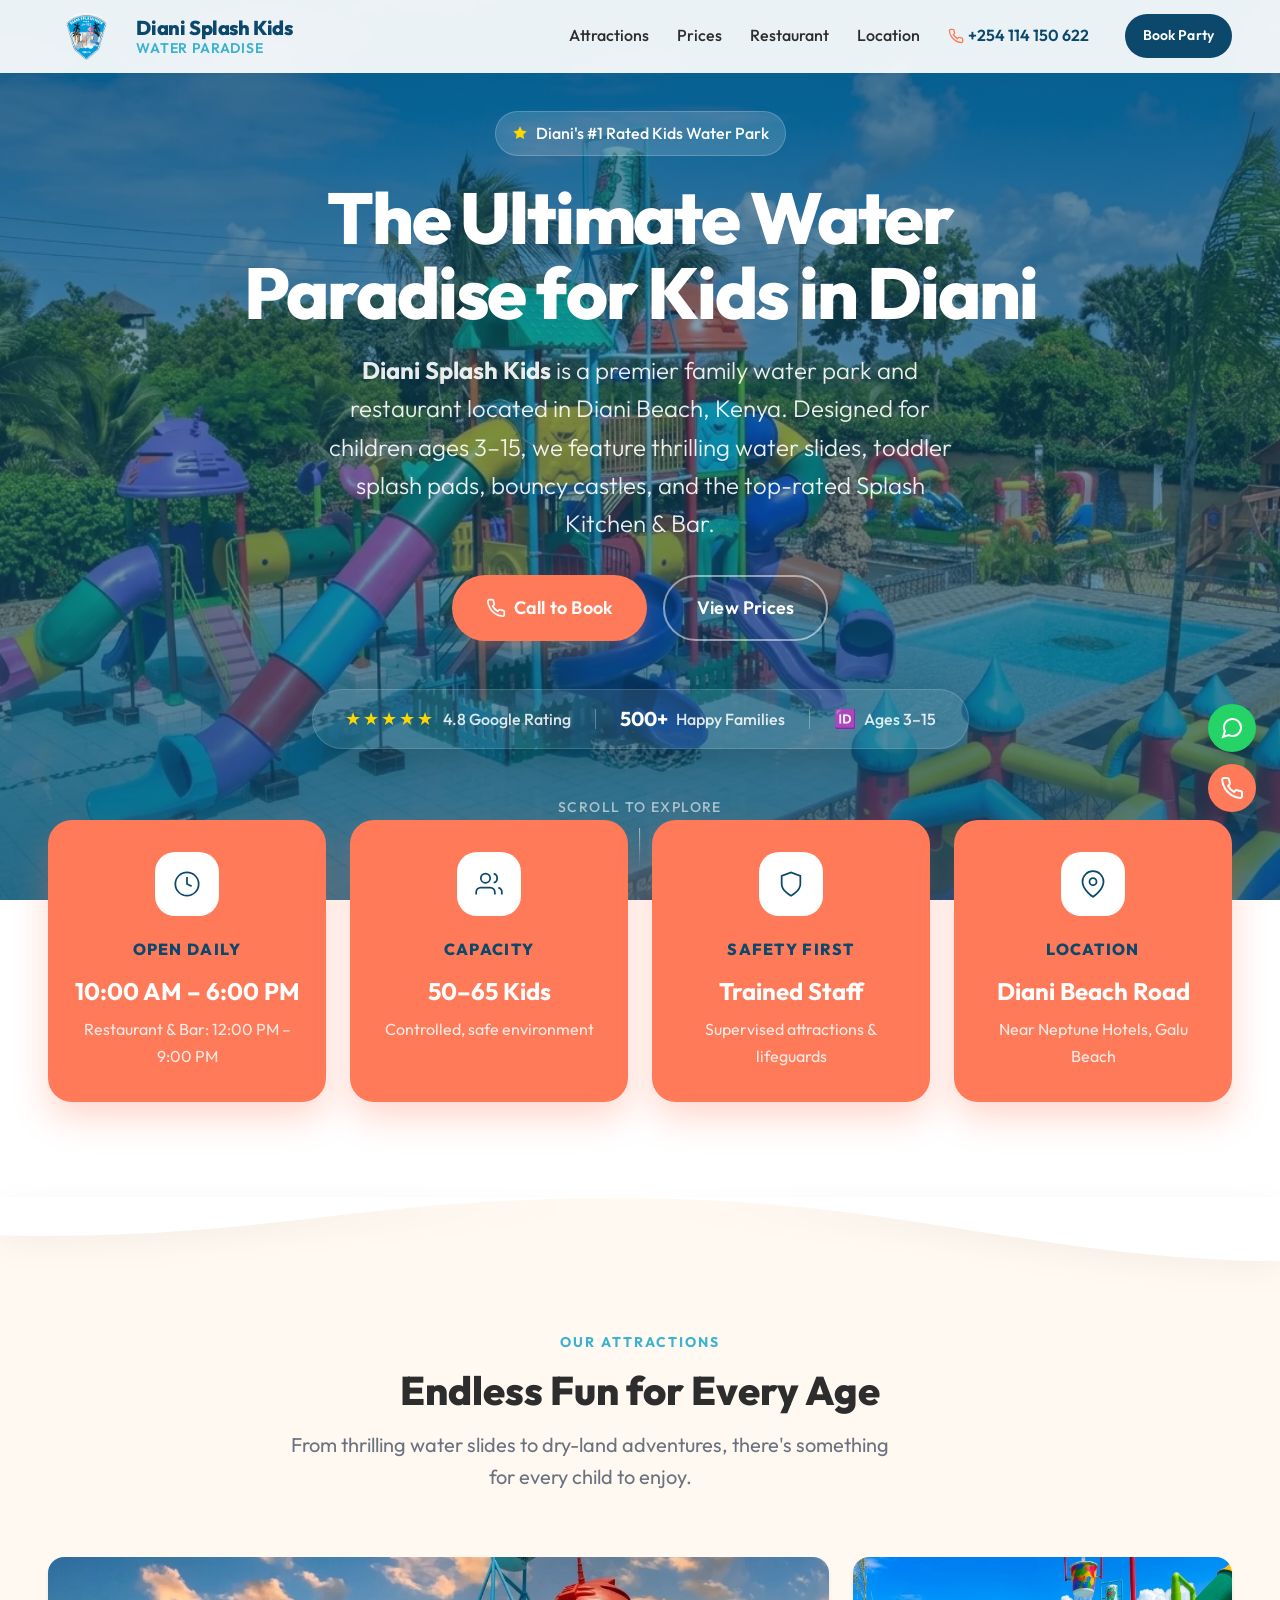
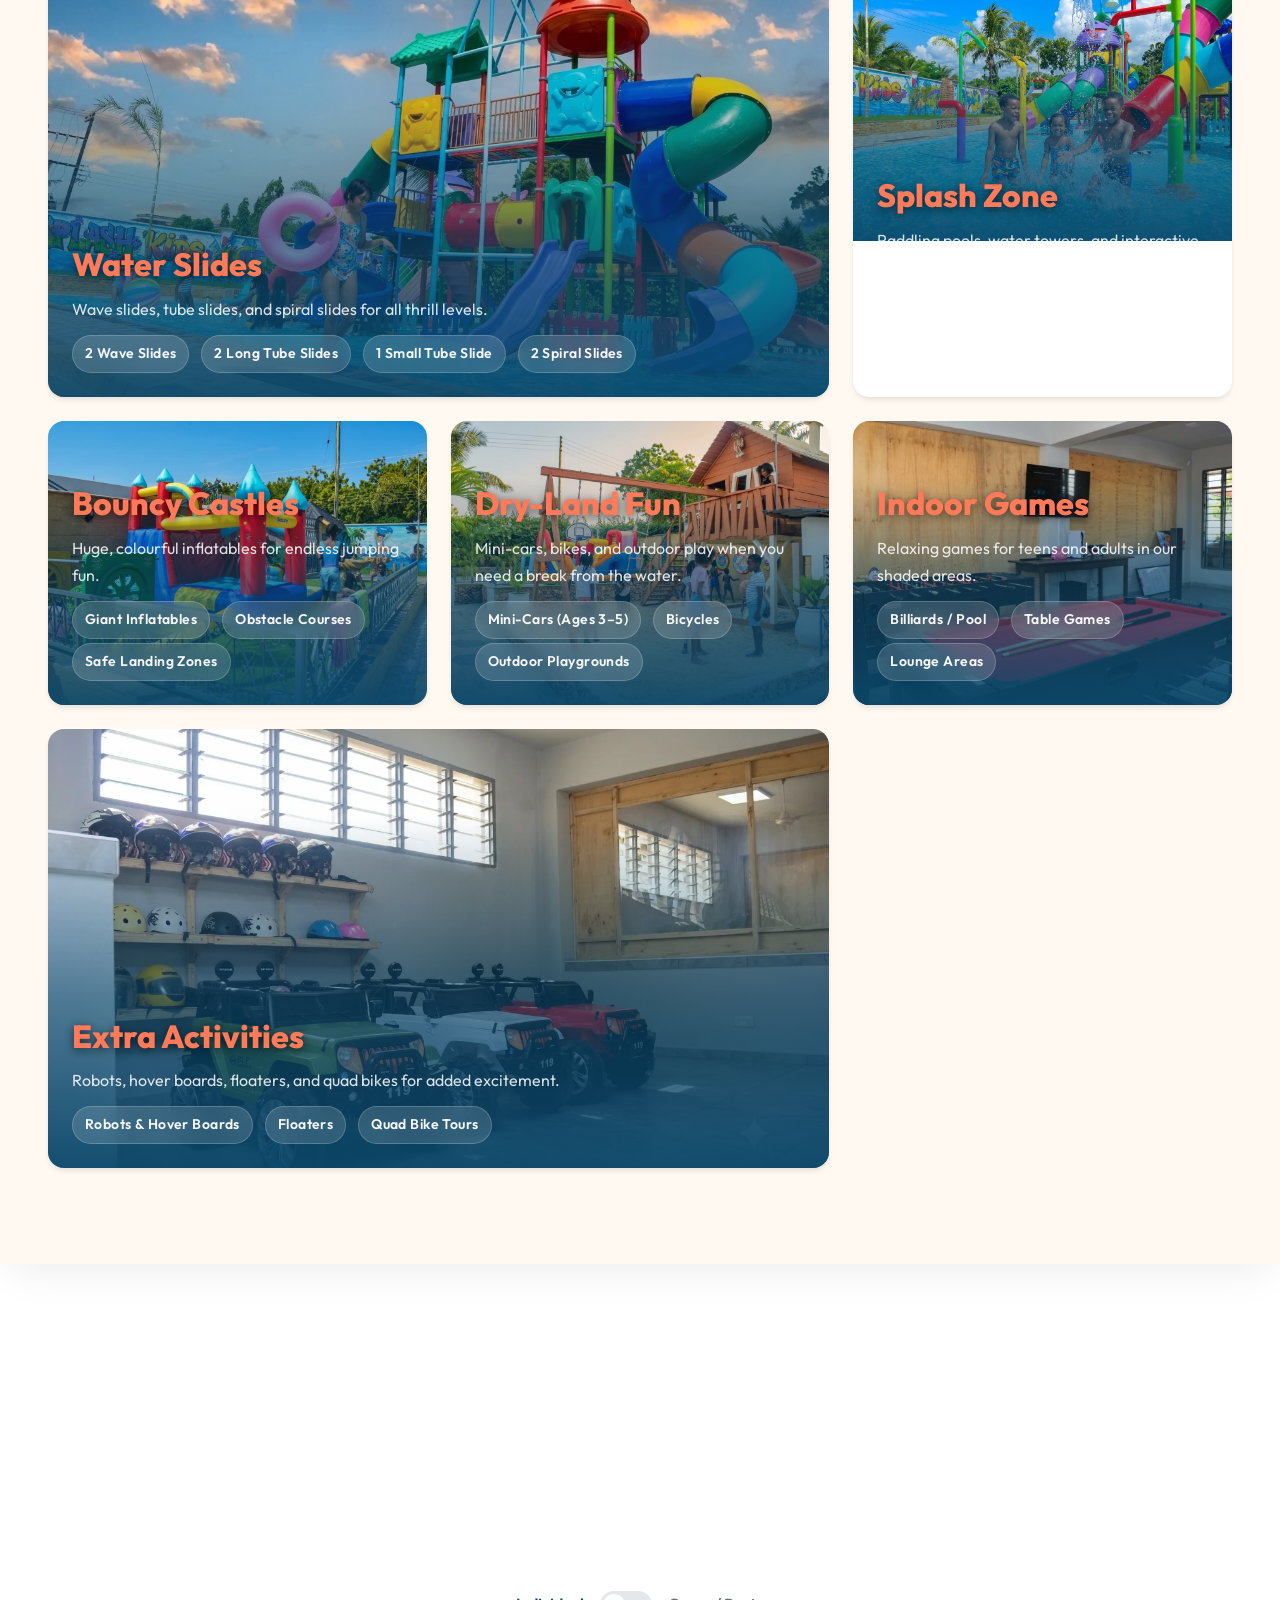
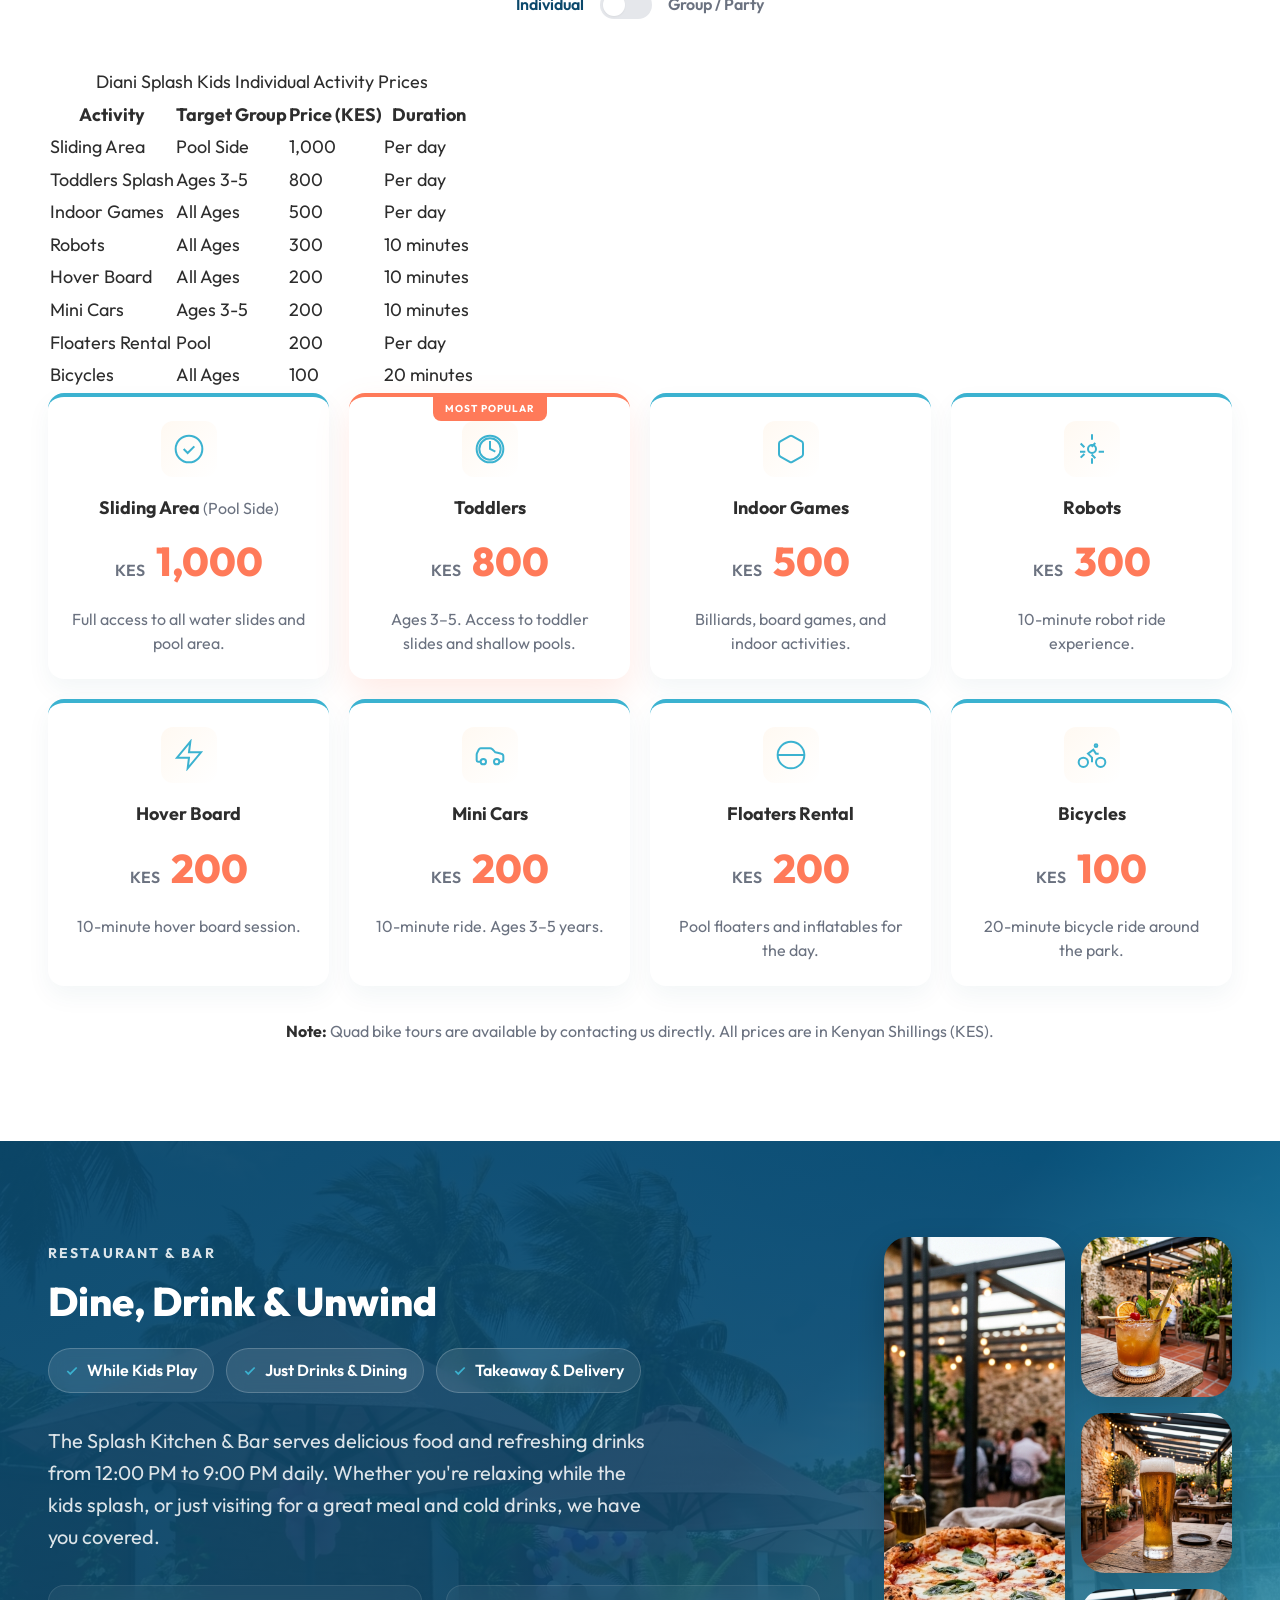
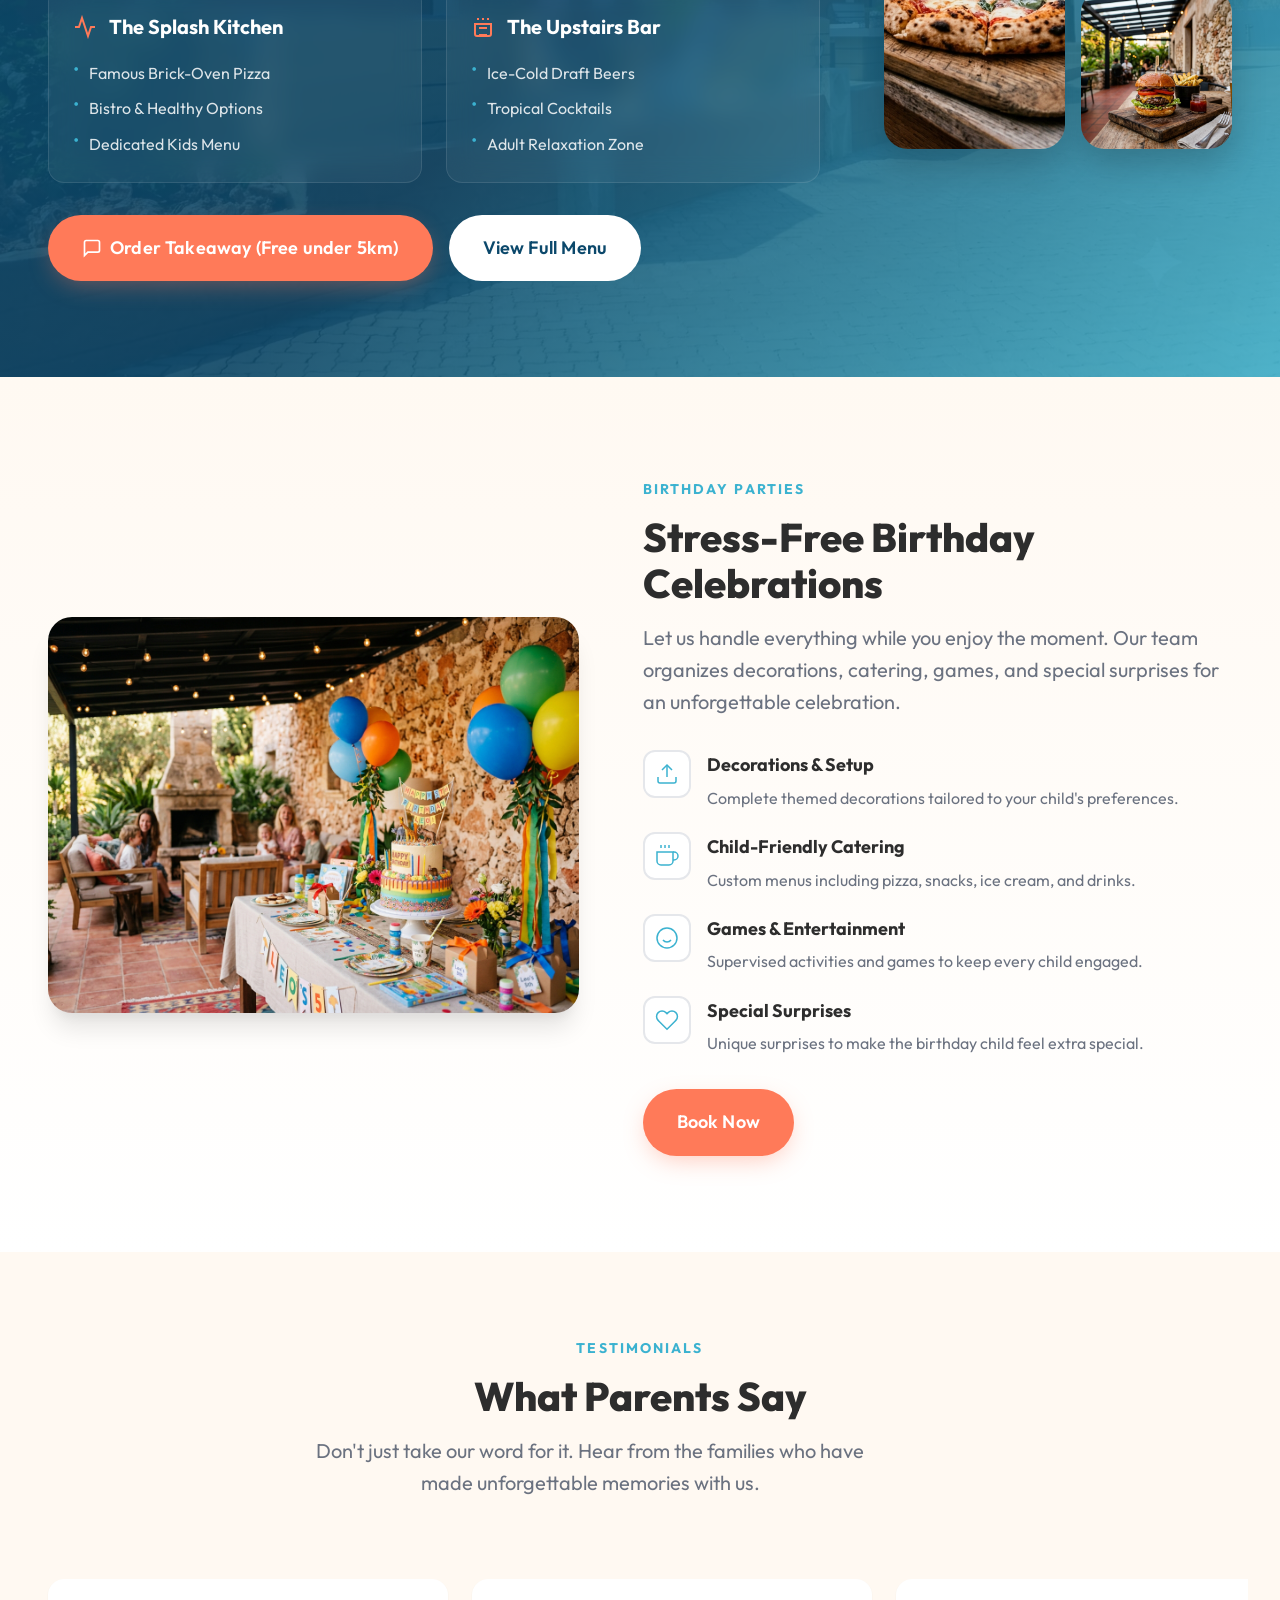
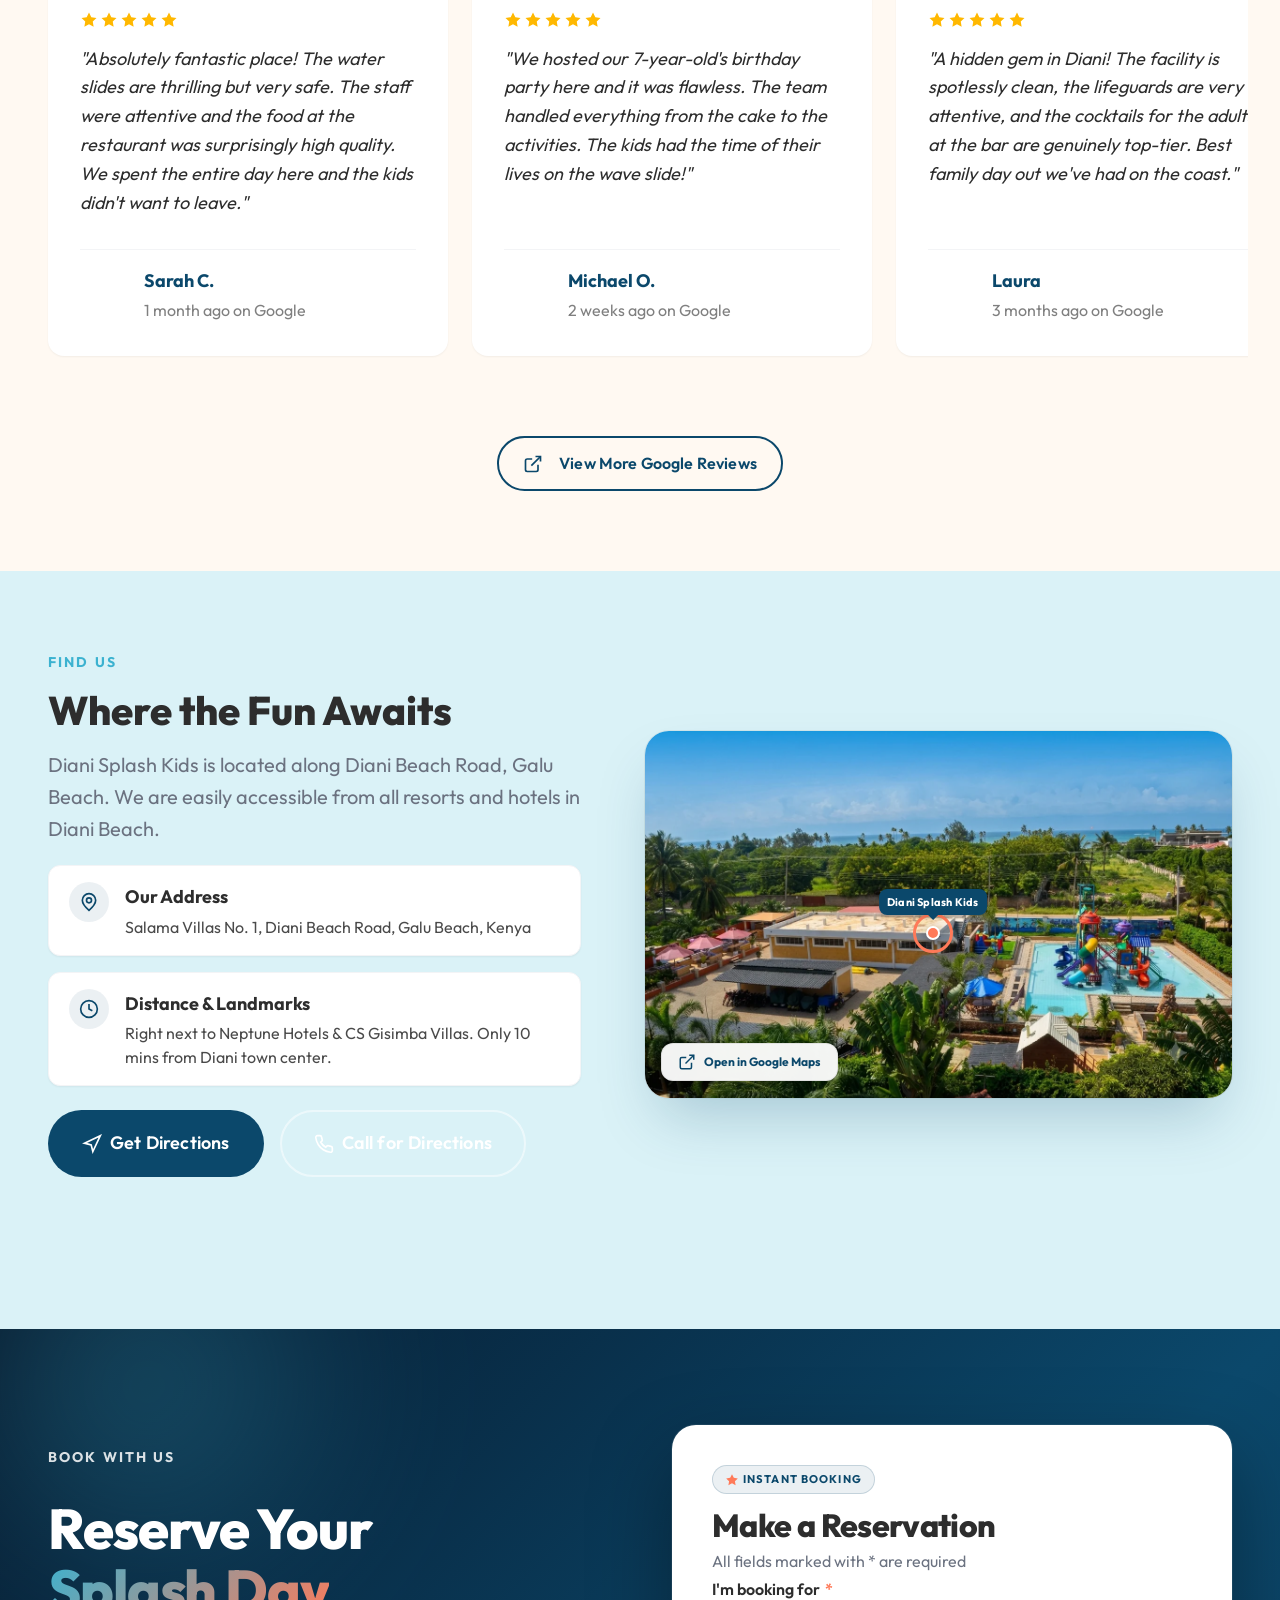
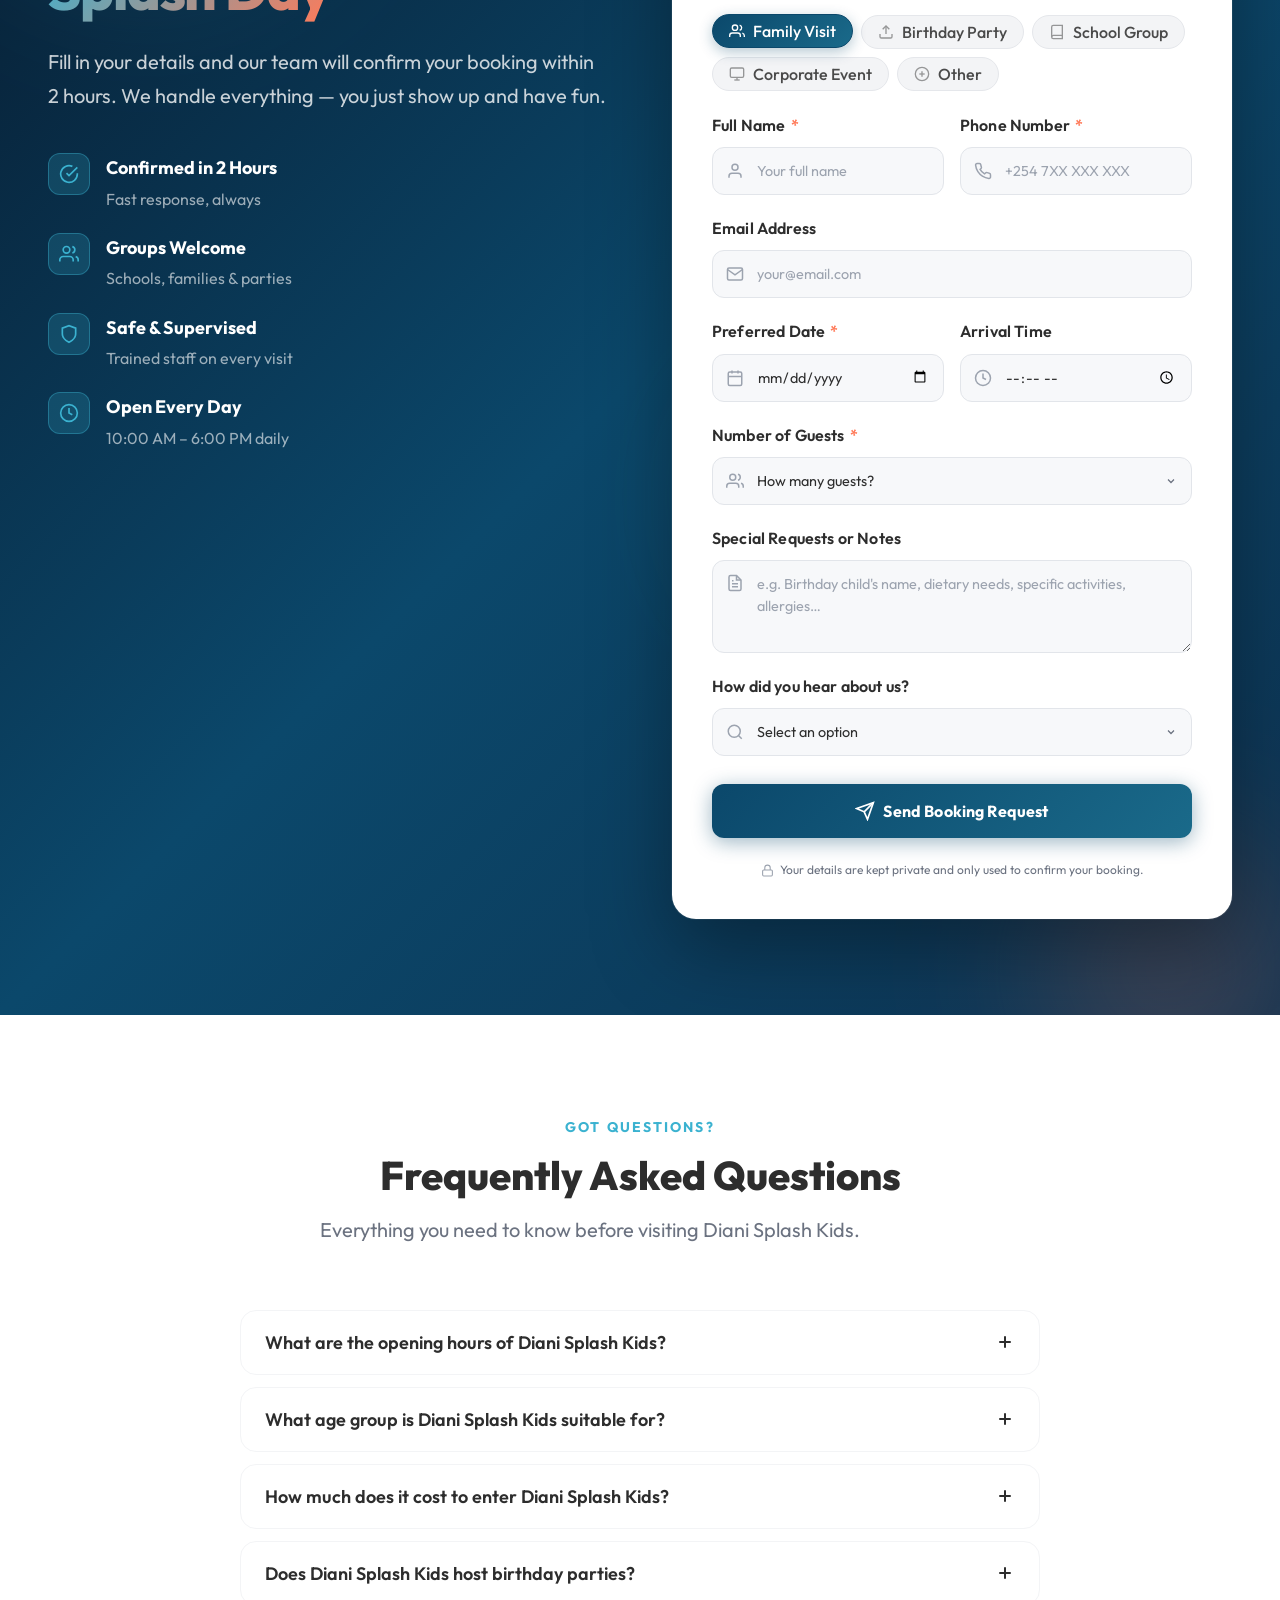
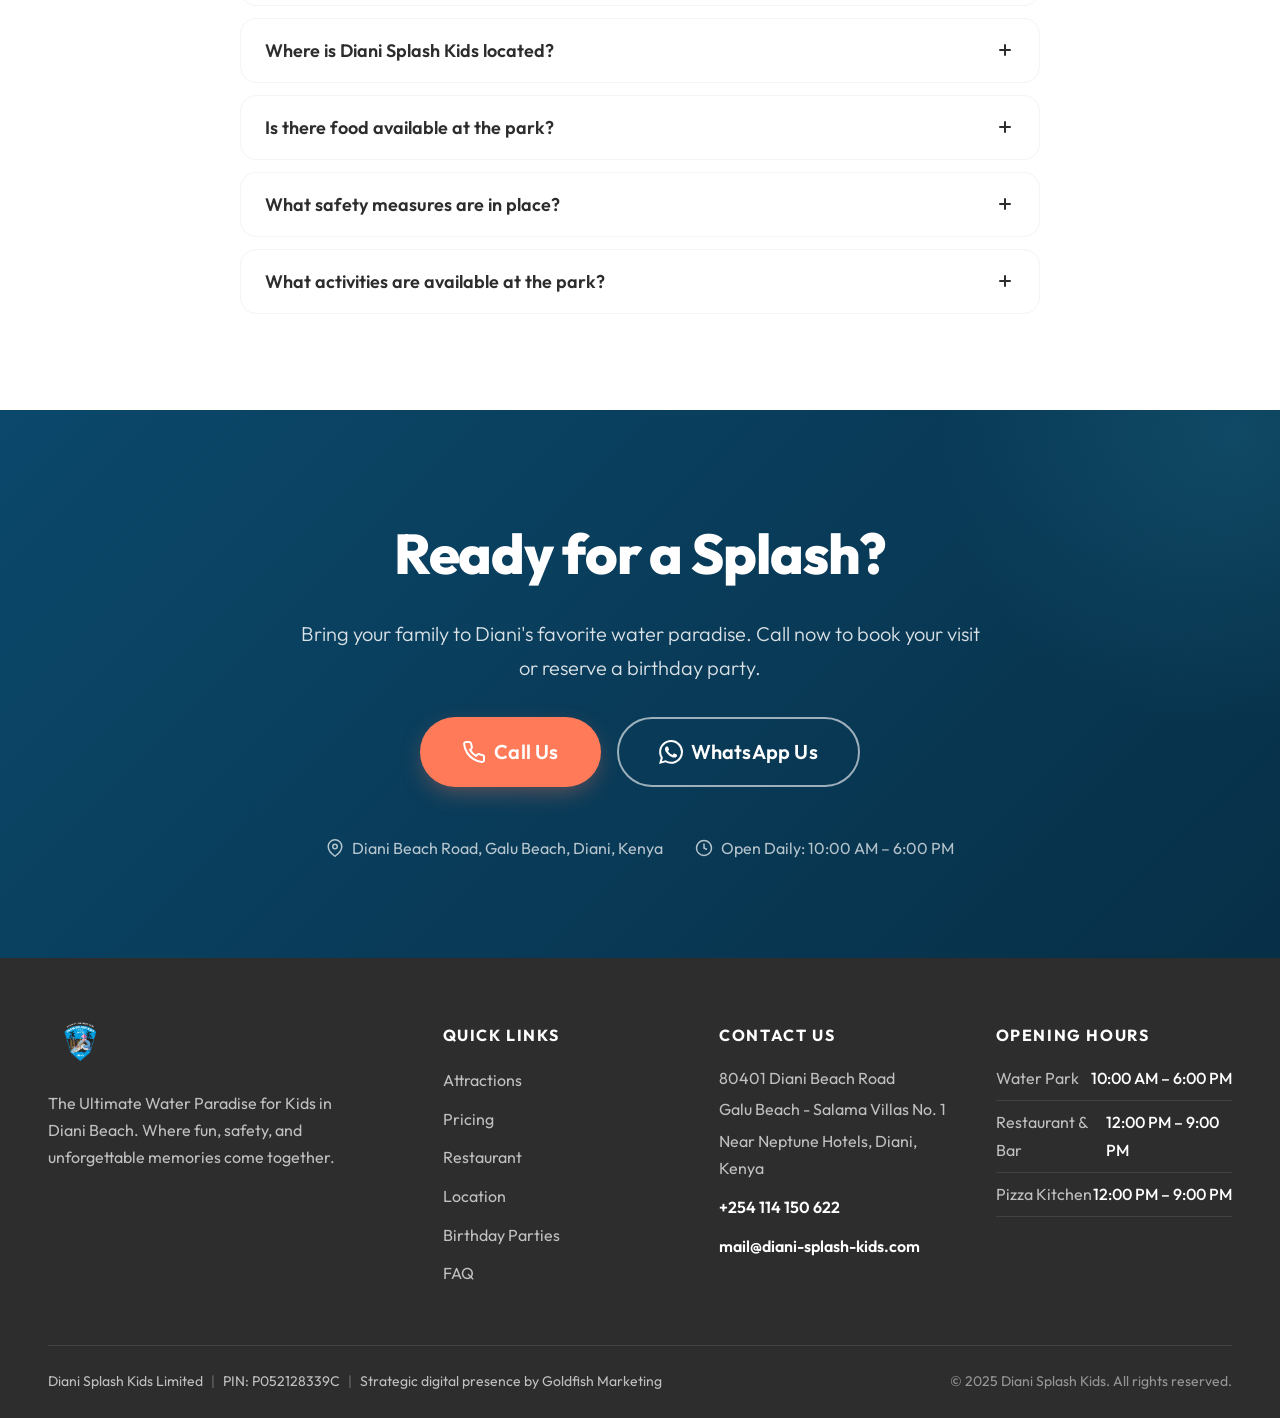
==== index.html @ 2550af13 "Initial commit with SEO and GEO optimizations" ====
<!DOCTYPE html>
<html lang="en">
<head>
    <meta charset="UTF-8">
    <meta name="viewport" content="width=device-width, initial-scale=1.0">
    <meta http-equiv="X-UA-Compatible" content="IE=edge">
    
    <!-- Primary Meta Tags -->
    <title>Diani Splash Kids | The Ultimate Water Paradise for Kids in Diani Beach</title>
    <meta name="title" content="Diani Splash Kids | The Ultimate Water Paradise for Kids in Diani Beach">
    <meta name="description" content="Diani's premier water park for children ages 3-15. Water slides, splash pads, bouncy castles, restaurant & bar. Perfect for birthday parties and family fun. Open daily 10AM-6PM.">
    <meta name="keywords" content="water park Diani, kids activities Diani Beach, children water park Kenya, birthday party venue Diani, family fun Diani, water slides kids, Splash Kids Diani">
    <meta name="author" content="Diani Splash Kids Limited">
    <meta name="robots" content="index, follow">
    <link rel="canonical" href="https://diani-splash-kids.com/">
    
    <!-- Open Graph / Facebook -->
    <meta property="og:type" content="website">
    <meta property="og:url" content="https://diani-splash-kids.com/">
    <meta property="og:title" content="Diani Splash Kids | The Ultimate Water Paradise for Kids in Diani Beach">
    <meta property="og:description" content="Diani's premier water park for children ages 3-15. Water slides, splash pads, bouncy castles, restaurant & bar. Book your visit today!">
    <meta property="og:image" content="https://diani-splash-kids.com/images/og-image.jpg">
    <meta property="og:locale" content="en_KE">
    
    <!-- Twitter -->
    <meta property="twitter:card" content="summary_large_image">
    <meta property="twitter:url" content="https://diani-splash-kids.com/">
    <meta property="twitter:title" content="Diani Splash Kids | The Ultimate Water Paradise for Kids in Diani Beach">
    <meta property="twitter:description" content="Diani's premier water park for children ages 3-15. Water slides, splash pads, bouncy castles, restaurant & bar. Book your visit today!">
    <meta property="twitter:image" content="https://diani-splash-kids.com/images/og-image.jpg">
    
    <!-- Preconnect for Performance -->
    <link rel="preconnect" href="https://fonts.googleapis.com">
    <link rel="preconnect" href="https://fonts.gstatic.com" crossorigin>
    <link rel="preconnect" href="https://images.unsplash.com">
    
    <!-- Google Fonts -->
    <link href="https://fonts.googleapis.com/css2?family=Outfit:wght@300;400;500;600;700;800&display=swap" rel="stylesheet">
    
    <!-- Favicon -->
    <link rel="icon" type="image/webp" href="images/logo.webp">
    
    <!-- Stylesheet -->
    <link rel="stylesheet" href="css/style.css?v=2.2">
    
    <!-- Schema.org JSON-LD -->
    <script type="application/ld+json">
    {
        "@context": "https://schema.org",
        "@type": "WaterPark",
        "name": "Diani Splash Kids",
        "alternateName": "Diani Splash Kids Limited",
        "description": "The Ultimate Water Paradise for Kids in Diani Beach. Water slides, splash pads, bouncy castles, restaurant & bar. Perfect for birthday parties and family fun.",
        "url": "https://diani-splash-kids.com",
        "telephone": "+254114150622",
        "email": "mail@diani-splash-kids.com",
        "priceRange": "$$",
        "currenciesAccepted": "KES",
        "paymentAccepted": "Cash, M-Pesa",
        "address": {
            "@type": "PostalAddress",
            "streetAddress": "Diani Beach Road, Galu Beach - Salama Villas No. 1, Near Neptune Hotels",
            "addressLocality": "Diani Beach",
            "addressRegion": "Kwale",
            "postalCode": "80401",
            "addressCountry": "KE"
        },
        "geo": {
            "@type": "GeoCoordinates",
            "latitude": "-4.3167",
            "longitude": "39.5667"
        },
        "openingHoursSpecification": [
            {
                "@type": "OpeningHoursSpecification",
                "dayOfWeek": ["Monday", "Tuesday", "Wednesday", "Thursday", "Friday", "Saturday", "Sunday"],
                "opens": "10:00",
                "closes": "18:00"
            }
        ],
        "department": {
            "@type": "Restaurant",
            "name": "The Splash Kitchen & Bar",
            "openingHoursSpecification": {
                "@type": "OpeningHoursSpecification",
                "dayOfWeek": ["Monday", "Tuesday", "Wednesday", "Thursday", "Friday", "Saturday", "Sunday"],
                "opens": "12:00",
                "closes": "21:00"
            },
            "servesCuisine": ["Italian", "Kenyan", "Fast Food", "Bistro"],
            "priceRange": "$$"
        },
        "aggregateRating": {
            "@type": "AggregateRating",
            "ratingValue": "4.8",
            "reviewCount": "500"
        },
        "image": [
            "https://diani-splash-kids.com/images/hero-waterpark.jpg",
            "https://diani-splash-kids.com/images/slides.jpg",
            "https://diani-splash-kids.com/images/splash.jpg"
        ]
    }
    </script>
    
    <script type="application/ld+json">
    {
        "@context": "https://schema.org",
        "@type": "FAQPage",
        "mainEntity": [
            {
                "@type": "Question",
                "name": "What are the opening hours of Diani Splash Kids?",
                "acceptedAnswer": {
                    "@type": "Answer",
                    "text": "Diani Splash Kids water park is open daily from 10:00 AM to 6:00 PM. Our restaurant and bar, The Splash Kitchen & Bar, operates from 12:00 PM to 9:00 PM, serving brick-oven pizzas, bistro fare, snacks, and drinks."
                }
            },
            {
                "@type": "Question",
                "name": "What age group is Diani Splash Kids suitable for?",
                "acceptedAnswer": {
                    "@type": "Answer",
                    "text": "Diani Splash Kids is designed primarily for children aged 3 to 15 years, though adults are welcome to join in the fun. We have dedicated toddler areas for the little ones (ages 3-5), as well as more thrilling slides and activities for older children up to age 15."
                }
            },
            {
                "@type": "Question",
                "name": "How much does it cost to enter Diani Splash Kids?",
                "acceptedAnswer": {
                    "@type": "Answer",
                    "text": "Our activity pricing is: Sliding area (pool side) KES 1,000; Toddlers KES 800; Indoor games KES 500; Robots (10 min) KES 300; Hover board (10 min) KES 200; Mini cars 10 min (Age 3-5) KES 200; Floaters rental KES 200; Bicycles (20 min) KES 100. Group discounts and birthday party packages are available."
                }
            },
            {
                "@type": "Question",
                "name": "Does Diani Splash Kids host birthday parties?",
                "acceptedAnswer": {
                    "@type": "Answer",
                    "text": "Yes! Birthday parties are one of our specialties. We offer a stress-free party experience including decorations, child-friendly catering, supervised entertainment and games, and special surprises for the birthday child. We handle all the organization so parents can relax and enjoy. Call +254 114 150 622 to check availability."
                }
            },
            {
                "@type": "Question",
                "name": "Where is Diani Splash Kids located?",
                "acceptedAnswer": {
                    "@type": "Answer",
                    "text": "Diani Splash Kids is located at 80401 Diani Beach Road, Galu Beach - Salama Villas No. 1, near Neptune Hotels in Diani, Kenya. We are conveniently situated near Diani Beach, making us easily accessible for both local families and tourists."
                }
            },
            {
                "@type": "Question",
                "name": "Is there food available at Diani Splash Kids?",
                "acceptedAnswer": {
                    "@type": "Answer",
                    "text": "Absolutely! The Splash Kitchen & Bar is open from 12:00 PM to 9:00 PM daily. We serve bistro fare, fast food, healthy options, snacks, ice cream, and a variety of drinks. Our specialty is brick-oven pizza with free delivery within a 5km radius. We also offer a dedicated kids menu."
                }
            },
            {
                "@type": "Question",
                "name": "What safety measures are in place at Diani Splash Kids?",
                "acceptedAnswer": {
                    "@type": "Answer",
                    "text": "Safety is our top priority. Our facility is designed to accommodate approximately 50-65 children simultaneously in a controlled environment. All water attractions are supervised by trained staff, and we maintain strict safety protocols. The facility is designed specifically for children's safety with age-appropriate equipment and dedicated toddler zones."
                }
            },
            {
                "@type": "Question",
                "name": "What activities are available at Diani Splash Kids?",
                "acceptedAnswer": {
                    "@type": "Answer",
                    "text": "We offer extensive water attractions including six towers, multiple slides (wave slides, tube slides, spiral slides), paddling pools, and water play structures. Dry-land activities include a bouncy castle, mini-cars for younger children, billiards for older kids, robots, hover boards, floaters, and bicycles. Our restaurant and bar provides additional dining and relaxation options for parents."
                }
            }
        ]
    }
    </script>
</head>
<body>
    <!-- Skip to Content Link (Accessibility) -->
    <a href="#main-content" class="skip-link">Skip to main content</a>
    
    <!-- Sticky Header -->
    <header class="site-header" id="header">
        <div class="container header-container">
            <a href="/" class="logo" aria-label="Diani Splash Kids Home">
                <img src="images/logo.webp" alt="Diani Splash Kids Logo" class="logo-img" loading="lazy">
                <div class="logo-text">
                    <span class="logo-title">Diani Splash Kids</span>
                    <span class="logo-tagline">Water Paradise</span>
                </div>
            </a>
            
            <nav class="main-nav" aria-label="Main Navigation">
                <button class="mobile-menu-toggle" id="menuToggle" aria-label="Toggle navigation menu" aria-expanded="false">
                    <span class="hamburger-line"></span>
                    <span class="hamburger-line"></span>
                    <span class="hamburger-line"></span>
                </button>
                
                <ul class="nav-list" id="navList" role="menubar">
                    <li role="none"><a href="#attractions" class="nav-link" role="menuitem">Attractions</a></li>
                    <li role="none"><a href="#pricing" class="nav-link" role="menuitem">Prices</a></li>
                    <li role="none"><a href="#restaurant" class="nav-link" role="menuitem">Restaurant</a></li>
                    <li role="none"><a href="#location" class="nav-link" role="menuitem">Location</a></li>

                    <li role="none"><a href="tel:+254114150622" class="nav-link phone-link" role="menuitem">
                        <svg width="16" height="16" viewBox="0 0 24 24" fill="none" stroke="currentColor" stroke-width="2" aria-hidden="true"><path d="M22 16.92v3a2 2 0 0 1-2.18 2 19.79 19.79 0 0 1-8.63-3.07 19.5 19.5 0 0 1-6-6 19.79 19.79 0 0 1-3.07-8.67A2 2 0 0 1 4.11 2h3a2 2 0 0 1 2 1.72 12.84 12.84 0 0 0 .7 2.81 2 2 0 0 1-.45 2.11L8.09 9.91a16 16 0 0 0 6 6l1.27-1.27a2 2 0 0 1 2.11-.45 12.84 12.84 0 0 0 2.81.7A2 2 0 0 1 22 16.92z"/></svg>
                        +254 114 150 622
                    </a></li>
                </ul>
                
                <a href="tel:+254114150622" class="btn btn-primary btn-small header-cta" id="headerCta">Book Party</a>
            </nav>
        </div>
    </header>
    
    <!-- Main Content -->
    <main id="main-content">
        
        <!-- Hero Section -->
        <section class="hero" id="hero" aria-label="Hero">
            <!-- Interactive Water Bubbles -->
            <div class="water-bubbles-container" aria-hidden="true">
                <div class="water-bubble" style="width: 40px; height: 40px; left: 10%; animation-duration: 8s; animation-delay: 0s;"></div>
                <div class="water-bubble" style="width: 25px; height: 25px; left: 25%; animation-duration: 12s; animation-delay: 2s;"></div>
                <div class="water-bubble" style="width: 50px; height: 50px; left: 45%; animation-duration: 10s; animation-delay: 5s;"></div>
                <div class="water-bubble" style="width: 30px; height: 30px; left: 65%; animation-duration: 14s; animation-delay: 1s;"></div>
                <div class="water-bubble" style="width: 45px; height: 45px; left: 85%; animation-duration: 9s; animation-delay: 3s;"></div>
            </div>
            <div class="hero-image-wrapper">
                <img 
                    src="images/hero-waterpark.webp" 
                    alt="Aerial view of Diani Splash Kids water park showing colourful water slides, the pool area, tropical gardens and the Indian Ocean in the background" 
                    class="hero-image"
                    width="1920" 
                    height="1080"
                    fetchpriority="high"
                    loading="eager"
                    style="background: linear-gradient(135deg, #0B486B 0%, #3BB2D0 100%);"
                >
                <div class="hero-overlay" aria-hidden="true"></div>
            </div>
            <div class="container hero-content">
                <div class="hero-badge">
                    <svg width="16" height="16" viewBox="0 0 24 24" fill="currentColor" aria-hidden="true"><path d="M12 2l3.09 6.26L22 9.27l-5 4.87 1.18 6.88L12 17.77l-6.18 3.25L7 14.14 2 9.27l6.91-1.01L12 2z"/></svg>
                    Diani's #1 Rated Kids Water Park
                </div>
                <h1 class="hero-title">The Ultimate Water Paradise for Kids in Diani</h1>
                <p class="hero-subtitle"><dfn style="font-style: normal; font-weight: bold;">Diani Splash Kids</dfn> is a premier family water park and restaurant located in Diani Beach, Kenya. Designed for children ages 3&ndash;15, we feature thrilling water slides, toddler splash pads, bouncy castles, and the top-rated Splash Kitchen &amp; Bar.</p>
                <div class="hero-cta-group">
                    <a href="tel:+254114150622" class="btn btn-coral btn-large">
                        <svg width="20" height="20" viewBox="0 0 24 24" fill="none" stroke="currentColor" stroke-width="2" aria-hidden="true"><path d="M22 16.92v3a2 2 0 0 1-2.18 2 19.79 19.79 0 0 1-8.63-3.07 19.5 19.5 0 0 1-6-6 19.79 19.79 0 0 1-3.07-8.67A2 2 0 0 1 4.11 2h3a2 2 0 0 1 2 1.72 12.84 12.84 0 0 0 .7 2.81 2 2 0 0 1-.45 2.11L8.09 9.91a16 16 0 0 0 6 6l1.27-1.27a2 2 0 0 1 2.11-.45 12.84 12.84 0 0 0 2.81.7A2 2 0 0 1 22 16.92z"/></svg>
                        Call to Book
                    </a>
                    <a href="#pricing" class="btn btn-outline btn-large">View Prices</a>
                </div>
                <div class="hero-trust">
                    <div class="trust-item">
                        <span class="trust-stars" aria-hidden="true">&#9733;&#9733;&#9733;&#9733;&#9733;</span>
                        <span class="trust-text">4.8 Google Rating</span>
                    </div>
                    <div class="trust-divider" aria-hidden="true"></div>
                    <div class="trust-item">
                        <span class="trust-number">500+</span>
                        <span class="trust-text">Happy Families</span>
                    </div>
                    <div class="trust-divider" aria-hidden="true"></div>
                    <div class="trust-item">
                        <span class="trust-icon" aria-hidden="true">&#127380;</span>
                        <span class="trust-text">Ages 3&ndash;15</span>
                    </div>
                </div>
            </div>
            <div class="hero-scroll-indicator" aria-hidden="true">
                <span class="scroll-text">Scroll to explore</span>
                <div class="scroll-line"></div>
            </div>
        </section>
        
        <!-- Quick Stats Section -->
        <section class="stats-section" id="stats" aria-label="Quick Information">
            <div class="container">
                <div class="stats-grid">
                    <div class="stat-card">
                        <div class="stat-icon-wrapper">
                            <svg width="28" height="28" viewBox="0 0 24 24" fill="none" stroke="currentColor" stroke-width="1.5" aria-hidden="true"><circle cx="12" cy="12" r="10"/><path d="M12 6v6l4 2"/></svg>
                        </div>
                        <h3 class="stat-title">Open Daily</h3>
                        <p class="stat-value">10:00 AM &ndash; 6:00 PM</p>
                        <p class="stat-desc">Restaurant & Bar: 12:00 PM &ndash; 9:00 PM</p>
                    </div>
                    <div class="stat-card">
                        <div class="stat-icon-wrapper">
                            <svg width="28" height="28" viewBox="0 0 24 24" fill="none" stroke="currentColor" stroke-width="1.5" aria-hidden="true"><path d="M17 21v-2a4 4 0 0 0-4-4H5a4 4 0 0 0-4 4v2"/><circle cx="9" cy="7" r="4"/><path d="M23 21v-2a4 4 0 0 0-3-3.87"/><path d="M16 3.13a4 4 0 0 1 0 7.75"/></svg>
                        </div>
                        <h3 class="stat-title">Capacity</h3>
                        <p class="stat-value">50&ndash;65 Kids</p>
                        <p class="stat-desc">Controlled, safe environment</p>
                    </div>
                    <div class="stat-card">
                        <div class="stat-icon-wrapper">
                            <svg width="28" height="28" viewBox="0 0 24 24" fill="none" stroke="currentColor" stroke-width="1.5" aria-hidden="true"><path d="M12 22s8-4 8-10V5l-8-3-8 3v7c0 6 8 10 8 10z"/></svg>
                        </div>
                        <h3 class="stat-title">Safety First</h3>
                        <p class="stat-value">Trained Staff</p>
                        <p class="stat-desc">Supervised attractions &amp; lifeguards</p>
                    </div>
                    <div class="stat-card">
                        <div class="stat-icon-wrapper">
                            <svg width="28" height="28" viewBox="0 0 24 24" fill="none" stroke="currentColor" stroke-width="1.5" aria-hidden="true"><path d="M21 10c0 7-9 13-9 13s-9-6-9-13a9 9 0 0 1 18 0z"/><circle cx="12" cy="10" r="3"/></svg>
                        </div>
                        <h3 class="stat-title">Location</h3>
                        <p class="stat-value">Diani Beach Road</p>
                        <p class="stat-desc">Near Neptune Hotels, Galu Beach</p>
                    </div>
                </div>
            </div>
        </section>
        
        <!-- Attractions Section -->
        <section class="attractions-section" id="attractions" aria-labelledby="attractions-title">
            <div class="section-wave-top">
                <svg data-name="Layer 1" xmlns="http://www.w3.org/2000/svg" viewBox="0 0 1200 120" preserveAspectRatio="none">
                    <path d="M321.39,56.44c58-10.79,114.16-30.13,172-41.86,82.39-16.72,168.19-17.73,250.45-.39C823.78,31,906.67,72,985.66,92.83c70.05,18.48,146.53,26.09,214.34,3V0H0V27.35A600.21,600.21,0,0,0,321.39,56.44Z" class="shape-fill"></path>
                </svg>
            </div>
            <div class="container">
                <div class="section-header">
                    <span class="section-label">Our Attractions</span>
                    <h2 id="attractions-title" class="section-title">Endless Fun for Every Age</h2>
                    <p class="section-subtitle">From thrilling water slides to dry-land adventures, there's something for every child to enjoy.</p>
                </div>
                
                <div class="attractions-grid">
                    <div class="attraction-card attraction-large">
                        <div class="attraction-image-wrapper">
                            <img 
                                src="images/slides.webp" 
                                alt="Colorful water slides with children sliding into a pool" 
                                class="attraction-image"
                                width="600" 
                                height="400"
                                loading="lazy"
                            >
                            <div class="attraction-overlay"></div>
                        </div>
                        <div class="attraction-content">
                            <h3 class="attraction-title">Water Slides</h3>
                            <p class="attraction-desc">Wave slides, tube slides, and spiral slides for all thrill levels.</p>
                            <ul class="attraction-list">
                                <li>2 Wave Slides</li>
                                <li>2 Long Tube Slides</li>
                                <li>1 Small Tube Slide</li>
                                <li>2 Spiral Slides</li>
                            </ul>
                        </div>
                    </div>
                    
                    <div class="attraction-card">
                        <div class="attraction-image-wrapper">
                            <img 
                                src="images/splash_zone_kids.jpg" 
                                alt="Close up of happy kids splashing in the pool at Diani Splash Kids" 
                                class="attraction-image"
                                width="400" 
                                height="300"
                                loading="lazy"
                            >
                            <div class="attraction-overlay"></div>
                        </div>
                        <div class="attraction-content">
                            <h3 class="attraction-title">Splash Zone</h3>
                            <p class="attraction-desc">Paddling pools, water towers, and interactive water features.</p>
                            <ul class="attraction-list">
                                <li>Water Towers</li>
                                <li>Paddling Pools</li>
                                <li>Safe Play Areas</li>
                            </ul>
                        </div>
                    </div>
                    
                    <div class="attraction-card">
                        <div class="attraction-image-wrapper">
                            <img 
                                src="images/bouncy.webp" 
                                alt="Colorful bouncy castle inflatable for kids" 
                                class="attraction-image"
                                width="400" 
                                height="300"
                                loading="lazy"
                            >
                            <div class="attraction-overlay"></div>
                        </div>
                        <div class="attraction-content">
                            <h3 class="attraction-title">Bouncy Castles</h3>
                            <p class="attraction-desc">Huge, colourful inflatables for endless jumping fun.</p>
                            <ul class="attraction-list">
                                <li>Giant Inflatables</li>
                                <li>Obstacle Courses</li>
                                <li>Safe Landing Zones</li>
                            </ul>
                        </div>
                    </div>

                    <div class="attraction-card">
                        <div class="attraction-image-wrapper">
                            <img 
                                src="images/dry-land-fun.webp" 
                                alt="Dry land fun and activities" 
                                class="attraction-image"
                                width="400" 
                                height="300"
                                loading="lazy"
                            >
                            <div class="attraction-overlay"></div>
                        </div>
                        <div class="attraction-content">
                            <h3 class="attraction-title">Dry-Land Fun</h3>
                            <p class="attraction-desc">Mini-cars, bikes, and outdoor play when you need a break from the water.</p>
                            <ul class="attraction-list">
                                <li>Mini-Cars (Ages 3&ndash;5)</li>
                                <li>Bicycles</li>
                                <li>Outdoor Playgrounds</li>
                            </ul>
                        </div>
                    </div>
                    
                    <div class="attraction-card">
                        <div class="attraction-image-wrapper">
                            <img 
                                src="images/indoor games 1.webp" 
                                alt="Indoor games and activities" 
                                class="attraction-image"
                                width="400" 
                                height="300"
                                loading="lazy"
                            >
                            <div class="attraction-overlay"></div>
                        </div>
                        <div class="attraction-content">
                            <h3 class="attraction-title">Indoor Games</h3>
                            <p class="attraction-desc">Relaxing games for teens and adults in our shaded areas.</p>
                            <ul class="attraction-list">
                                <li>Billiards / Pool</li>
                                <li>Table Games</li>
                                <li>Lounge Areas</li>
                            </ul>
                        </div>
                    </div>
                    
                    <div class="attraction-card attraction-large">
                        <div class="attraction-image-wrapper">
                            <img 
                                src="images/extra-activities.webp" 
                                alt="Extra fun activities and adventures" 
                                class="attraction-image"
                                width="600" 
                                height="400"
                                loading="lazy"
                            >
                            <div class="attraction-overlay"></div>
                        </div>
                        <div class="attraction-content">
                            <h3 class="attraction-title">Extra Activities</h3>
                            <p class="attraction-desc">Robots, hover boards, floaters, and quad bikes for added excitement.</p>
                            <ul class="attraction-list">
                                <li>Robots &amp; Hover Boards</li>
                                <li>Floaters</li>
                                <li>Quad Bike Tours</li>
                            </ul>
                        </div>
                    </div>
                </div>
            </div>
        </section>
        
        <!-- Pricing Section -->
        <section class="pricing-section" id="pricing" aria-labelledby="pricing-title">
            <div class="container">
                <div class="section-header">
                    <span class="section-label">Pricing</span>
                    <h2 id="pricing-title" class="section-title">Affordable Fun for Everyone</h2>
                    <p class="section-subtitle">All activities priced individually so you only pay for what you enjoy. Group discounts available.</p>
                </div>
                
                <div class="pricing-toggle-wrapper">
                    <span class="toggle-label active" id="labelIndividual">Individual</span>
                    <button class="pricing-toggle" id="pricingToggle" aria-label="Toggle between individual and group pricing" aria-pressed="false">
                        <span class="toggle-slider"></span>
                    </button>
                    <span class="toggle-label" id="labelGroup">Group / Party</span>
                </div>
                
                <!-- GEO Optimization: AI-citable data table -->
                <table class="sr-only" aria-hidden="true">
                    <caption>Diani Splash Kids Individual Activity Prices</caption>
                    <thead>
                        <tr>
                            <th>Activity</th>
                            <th>Target Group</th>
                            <th>Price (KES)</th>
                            <th>Duration</th>
                        </tr>
                    </thead>
                    <tbody>
                        <tr><td>Sliding Area</td><td>Pool Side</td><td>1,000</td><td>Per day</td></tr>
                        <tr><td>Toddlers Splash</td><td>Ages 3-5</td><td>800</td><td>Per day</td></tr>
                        <tr><td>Indoor Games</td><td>All Ages</td><td>500</td><td>Per day</td></tr>
                        <tr><td>Robots</td><td>All Ages</td><td>300</td><td>10 minutes</td></tr>
                        <tr><td>Hover Board</td><td>All Ages</td><td>200</td><td>10 minutes</td></tr>
                        <tr><td>Mini Cars</td><td>Ages 3-5</td><td>200</td><td>10 minutes</td></tr>
                        <tr><td>Floaters Rental</td><td>Pool</td><td>200</td><td>Per day</td></tr>
                        <tr><td>Bicycles</td><td>All Ages</td><td>100</td><td>20 minutes</td></tr>
                    </tbody>
                </table>
                
                <div class="pricing-grid" id="individualPricing">
                    <div class="pricing-card">
                        <div class="pricing-icon">
                            <svg width="32" height="32" viewBox="0 0 24 24" fill="none" stroke="currentColor" stroke-width="1.5" aria-hidden="true"><path d="M22 12c0-5.52-4.48-10-10-10S2 6.48 2 12s4.48 10 10 10 10-4.48 10-10z"/><path d="M8 12l3 3 5-5"/></svg>
                        </div>
                        <h3 class="pricing-name">Sliding Area <span class="pricing-tag">(Pool Side)</span></h3>
                        <p class="pricing-price"><span class="currency">KES</span> 1,000</p>
                        <p class="pricing-desc">Full access to all water slides and pool area.</p>
                    </div>
                    
                    <div class="pricing-card featured">
                        <div class="pricing-badge">Most Popular</div>
                        <div class="pricing-icon">
                            <svg width="32" height="32" viewBox="0 0 24 24" fill="none" stroke="currentColor" stroke-width="1.5" aria-hidden="true"><path d="M12 2a10 10 0 1 0 10 10A10 10 0 0 0 12 2zm0 18a8 8 0 1 1 8-8 8 8 0 0 1-8 8z"/><path d="M12 6v6l4 2"/></svg>
                        </div>
                        <h3 class="pricing-name">Toddlers</h3>
                        <p class="pricing-price"><span class="currency">KES</span> 800</p>
                        <p class="pricing-desc">Ages 3&ndash;5. Access to toddler slides and shallow pools.</p>
                    </div>
                    
                    <div class="pricing-card">
                        <div class="pricing-icon">
                            <svg width="32" height="32" viewBox="0 0 24 24" fill="none" stroke="currentColor" stroke-width="1.5" aria-hidden="true"><path d="M21 16V8a2 2 0 0 0-1-1.73l-7-4a2 2 0 0 0-2 0l-7 4A2 2 0 0 0 3 8v8a2 2 0 0 0 1 1.73l7 4a2 2 0 0 0 2 0l7-4A2 2 0 0 0 21 16z"/></svg>
                        </div>
                        <h3 class="pricing-name">Indoor Games</h3>
                        <p class="pricing-price"><span class="currency">KES</span> 500</p>
                        <p class="pricing-desc">Billiards, board games, and indoor activities.</p>
                    </div>
                    
                    <div class="pricing-card">
                        <div class="pricing-icon">
                            <svg width="32" height="32" viewBox="0 0 24 24" fill="none" stroke="currentColor" stroke-width="1.5" aria-hidden="true"><circle cx="12" cy="12" r="3"/><path d="M12 1v4m0 14v4m-9-9h4m14 0h-4m-2.5-6.5l-2.8 2.8m-5.4 5.4l-2.8 2.8m0-10.6l2.8 2.8m5.4 5.4l2.8 2.8"/></svg>
                        </div>
                        <h3 class="pricing-name">Robots</h3>
                        <p class="pricing-price"><span class="currency">KES</span> 300</p>
                        <p class="pricing-desc">10-minute robot ride experience.</p>
                    </div>
                    
                    <div class="pricing-card">
                        <div class="pricing-icon">
                            <svg width="32" height="32" viewBox="0 0 24 24" fill="none" stroke="currentColor" stroke-width="1.5" aria-hidden="true"><path d="M13 2L3 14h9l-1 8 10-12h-9l1-8z"/></svg>
                        </div>
                        <h3 class="pricing-name">Hover Board</h3>
                        <p class="pricing-price"><span class="currency">KES</span> 200</p>
                        <p class="pricing-desc">10-minute hover board session.</p>
                    </div>
                    
                    <div class="pricing-card">
                        <div class="pricing-icon">
                            <svg width="32" height="32" viewBox="0 0 24 24" fill="none" stroke="currentColor" stroke-width="1.5" aria-hidden="true"><path d="M19 17h2c.6 0 1-.4 1-1v-3c0-.9-.7-1.7-1.5-1.9C18.7 10.6 16 10 16 10s-1.3-1.4-2.2-2.3c-.5-.4-1.1-.7-1.8-.7H5c-.6 0-1.1.4-1.4.9l-1.4 2.9A3.7 3.7 0 0 0 2 12v4c0 .6.4 1 1 1h2"/><circle cx="7" cy="17" r="2"/><circle cx="17" cy="17" r="2"/></svg>
                        </div>
                        <h3 class="pricing-name">Mini Cars</h3>
                        <p class="pricing-price"><span class="currency">KES</span> 200</p>
                        <p class="pricing-desc">10-minute ride. Ages 3&ndash;5 years.</p>
                    </div>
                    
                    <div class="pricing-card">
                        <div class="pricing-icon">
                            <svg width="32" height="32" viewBox="0 0 24 24" fill="none" stroke="currentColor" stroke-width="1.5" aria-hidden="true"><path d="M2 12h20M2 12c0-5.5 4.5-10 10-10s10 4.5 10 10M2 12c0 5.5 4.5 10 10 10s10-4.5 10-10"/></svg>
                        </div>
                        <h3 class="pricing-name">Floaters Rental</h3>
                        <p class="pricing-price"><span class="currency">KES</span> 200</p>
                        <p class="pricing-desc">Pool floaters and inflatables for the day.</p>
                    </div>
                    
                    <div class="pricing-card">
                        <div class="pricing-icon">
                            <svg width="32" height="32" viewBox="0 0 24 24" fill="none" stroke="currentColor" stroke-width="1.5" aria-hidden="true"><circle cx="5.5" cy="17.5" r="3.5"/><circle cx="18.5" cy="17.5" r="3.5"/><path d="M15 6a1 1 0 1 0 0-2 1 1 0 0 0 0 2zm-3 11.5V14l-3-3 4-3 2 3h2"/></svg>
                        </div>
                        <h3 class="pricing-name">Bicycles</h3>
                        <p class="pricing-price"><span class="currency">KES</span> 100</p>
                        <p class="pricing-desc">20-minute bicycle ride around the park.</p>
                    </div>
                </div>
                
                <div id="groupPricing" style="display:none;">
                    <div class="group-pricing-banner">
                        <div class="group-banner-content">
                            <div class="group-banner-icon">
                                <svg width="48" height="48" viewBox="0 0 24 24" fill="none" stroke="currentColor" stroke-width="1.5" aria-hidden="true"><path d="M17 21v-2a4 4 0 0 0-4-4H5a4 4 0 0 0-4 4v2"/><circle cx="9" cy="7" r="4"/><path d="M23 21v-2a4 4 0 0 0-3-3.87"/><path d="M16 3.13a4 4 0 0 1 0 7.75"/></svg>
                            </div>
                            <h3>Special Pricing for Groups &amp; Parties</h3>
                            <p>We offer fantastic, tailored experiences for school trips, birthday parties, and large family gatherings. To ensure we provide you with the most accurate quotation and the perfect package for your needs, please reach out to our team directly.</p>
                            
                            <div class="group-banner-actions">
                                <a href="https://wa.me/254114150622" class="btn btn-whatsapp" target="_blank" rel="noopener noreferrer">
                                    <svg width="20" height="20" viewBox="0 0 24 24" fill="none" stroke="currentColor" stroke-width="2" stroke-linecap="round" stroke-linejoin="round"><path d="M21 11.5a8.38 8.38 0 0 1-.9 3.8 8.5 8.5 0 0 1-7.6 4.7 8.38 8.38 0 0 1-3.8-.9L3 21l1.9-5.7a8.38 8.38 0 0 1-.9-3.8 8.5 8.5 0 0 1 4.7-7.6 8.38 8.38 0 0 1 3.8-.9h.5a8.48 8.48 0 0 1 8 8v.5z"></path></svg>
                                    Message on WhatsApp
                                </a>
                                <a href="tel:+254114150622" class="btn btn-coral">
                                    <svg width="20" height="20" viewBox="0 0 24 24" fill="none" stroke="currentColor" stroke-width="2" stroke-linecap="round" stroke-linejoin="round"><path d="M22 16.92v3a2 2 0 0 1-2.18 2 19.79 19.79 0 0 1-8.63-3.07 19.5 19.5 0 0 1-6-6 19.79 19.79 0 0 1-3.07-8.67A2 2 0 0 1 4.11 2h3a2 2 0 0 1 2 1.72 12.84 12.84 0 0 0 .7 2.81 2 2 0 0 1-.45 2.11L8.09 9.91a16 16 0 0 0 6 6l1.27-1.27a2 2 0 0 1 2.11-.45 12.84 12.84 0 0 0 2.81.7A2 2 0 0 1 22 16.92z"></path></svg>
                                    Call Us Now
                                </a>
                            </div>
                        </div>
                    </div>
                </div>
                
                <p class="pricing-note"><strong>Note:</strong> Quad bike tours are available by contacting us directly. All prices are in Kenyan Shillings (KES).</p>
            </div>
        </section>
        
        <!-- Restaurant Teaser Section -->
        <section class="restaurant-section" id="restaurant" aria-labelledby="restaurant-title">
            <div class="restaurant-bg">
                <img 
                    src="images/restaurant 1.webp" 
                    alt="Delicious brick-oven pizza at The Splash Kitchen and Bar" 
                    class="restaurant-bg-image"
                    width="1920" 
                    height="800"
                    loading="lazy"
                >
                <div class="restaurant-bg-overlay"></div>
            </div>
            <div class="container restaurant-content">
                <div class="restaurant-grid">
                    <div class="restaurant-text">
                        <span class="section-label light">Restaurant &amp; Bar</span>
                        <h2 id="restaurant-title" class="section-title light">Dine, Drink &amp; Unwind</h2>
                        
                        <div class="use-case-badges">
                            <span class="use-case-badge"><svg width="14" height="14" viewBox="0 0 24 24" fill="none" stroke="currentColor" stroke-width="3"><polyline points="20 6 9 17 4 12"></polyline></svg> While Kids Play</span>
                            <span class="use-case-badge"><svg width="14" height="14" viewBox="0 0 24 24" fill="none" stroke="currentColor" stroke-width="3"><polyline points="20 6 9 17 4 12"></polyline></svg> Just Drinks &amp; Dining</span>
                            <span class="use-case-badge"><svg width="14" height="14" viewBox="0 0 24 24" fill="none" stroke="currentColor" stroke-width="3"><polyline points="20 6 9 17 4 12"></polyline></svg> Takeaway &amp; Delivery</span>
                        </div>
                        
                        <p class="section-subtitle light">The Splash Kitchen &amp; Bar serves delicious food and refreshing drinks from 12:00 PM to 9:00 PM daily. Whether you're relaxing while the kids splash, or just visiting for a great meal and cold drinks, we have you covered.</p>
                        
                        <div class="restaurant-features-split">
                            <div class="feature-box">
                                <div class="feature-box-header">
                                    <svg width="24" height="24" viewBox="0 0 24 24" fill="none" stroke="currentColor" stroke-width="2"><path d="M22 12h-4l-3 9L9 3l-3 9H2"/></svg>
                                    <h3>The Splash Kitchen</h3>
                                </div>
                                <ul>
                                    <li>Famous Brick-Oven Pizza</li>
                                    <li>Bistro &amp; Healthy Options</li>
                                    <li>Dedicated Kids Menu</li>
                                </ul>
                            </div>
                            <div class="feature-box">
                                <div class="feature-box-header">
                                    <svg width="24" height="24" viewBox="0 0 24 24" fill="none" stroke="currentColor" stroke-width="2"><path d="M17 3v2M12 3v2M7 3v2M4 9h16v10a2 2 0 0 1-2 2H6a2 2 0 0 1-2-2V9zm4 11h8M8 13h8"/></svg>
                                    <h3>The Upstairs Bar</h3>
                                </div>
                                <ul>
                                    <li>Ice-Cold Draft Beers</li>
                                    <li>Tropical Cocktails</li>
                                    <li>Adult Relaxation Zone</li>
                                </ul>
                            </div>
                        </div>
                        
                        <div class="restaurant-buttons" style="display: flex; flex-wrap: wrap; gap: var(--space-4); margin-top: var(--space-8);">
                            <a href="https://wa.me/254114150622?text=Hello%20Diani%20Splash%20Kids,%20I'd%20like%20to%20order%20some%20takeaway%20food!" target="_blank" rel="noopener noreferrer" class="btn btn-coral btn-large">
                                <svg width="20" height="20" viewBox="0 0 24 24" fill="none" stroke="currentColor" stroke-width="2" aria-hidden="true"><path d="M21 15a2 2 0 0 1-2 2H7l-4 4V5a2 2 0 0 1 2-2h14a2 2 0 0 1 2 2z"/></svg>
                                Order Takeaway (Free under 5km)
                            </a>
                            <a href="menu.html" class="btn btn-light btn-large">View Full Menu</a>
                        </div>
                    </div>
                    <div class="bento-grid">
                        <div class="bento-item bento-large">
                            <img src="images/bento_pizza.jpg" alt="Signature brick-oven pizza" loading="lazy">
                            <div class="bento-label">Signature Pizza</div>
                        </div>
                        <div class="bento-item bento-small-1">
                            <img src="images/bento_cocktail.jpg" alt="Tropical cocktail" loading="lazy">
                            <div class="bento-label">Tropical Cocktails</div>
                        </div>
                        <div class="bento-item bento-small-2">
                            <img src="images/bento_beer.jpg" alt="Cold draft beer" loading="lazy">
                            <div class="bento-label">Ice-Cold Drafts</div>
                        </div>
                        <div class="bento-item bento-small-3">
                            <img src="images/bento_burger.jpg" alt="Gourmet bistro burger" loading="lazy">
                            <div class="bento-label">Bistro Classics</div>
                        </div>
                    </div>
                </div>
            </div>
        </section>
        
        <!-- Party Section -->
        <section class="party-section" id="parties" aria-labelledby="party-title">
            <div class="container">
                <div class="party-grid">
                    <div class="party-visual">
                        <img 
                            src="images/birthday_party.jpg" 
                            alt="Beautifully decorated premium kids birthday party setup at Diani Splash Kids" 
                            class="party-image"
                            width="600" 
                            height="500"
                            loading="lazy"
                        >
                    </div>
                    <div class="party-text">
                        <span class="section-label">Birthday Parties</span>
                        <h2 id="party-title" class="section-title">Stress-Free Birthday Celebrations</h2>
                        <p class="section-subtitle">Let us handle everything while you enjoy the moment. Our team organizes decorations, catering, games, and special surprises for an unforgettable celebration.</p>
                        
                        <div class="party-features">
                            <div class="party-feature">
                                <div class="party-feature-icon">
                                    <svg width="24" height="24" viewBox="0 0 24 24" fill="none" stroke="currentColor" stroke-width="1.5" aria-hidden="true"><path d="M21 15v4a2 2 0 0 1-2 2H5a2 2 0 0 1-2-2v-4"/><polyline points="17 8 12 3 7 8"/><line x1="12" y1="3" x2="12" y2="15"/></svg>
                                </div>
                                <div>
                                    <h4>Decorations &amp; Setup</h4>
                                    <p>Complete themed decorations tailored to your child's preferences.</p>
                                </div>
                            </div>
                            <div class="party-feature">
                                <div class="party-feature-icon">
                                    <svg width="24" height="24" viewBox="0 0 24 24" fill="none" stroke="currentColor" stroke-width="1.5" aria-hidden="true"><path d="M18 8h1a4 4 0 0 1 0 8h-1"/><path d="M2 8h16v9a4 4 0 0 1-4 4H6a4 4 0 0 1-4-4V8z"/><line x1="6" y1="1" x2="6" y2="4"/><line x1="10" y1="1" x2="10" y2="4"/><line x1="14" y1="1" x2="14" y2="4"/></svg>
                                </div>
                                <div>
                                    <h4>Child-Friendly Catering</h4>
                                    <p>Custom menus including pizza, snacks, ice cream, and drinks.</p>
                                </div>
                            </div>
                            <div class="party-feature">
                                <div class="party-feature-icon">
                                    <svg width="24" height="24" viewBox="0 0 24 24" fill="none" stroke="currentColor" stroke-width="1.5" aria-hidden="true"><circle cx="12" cy="12" r="10"/><path d="M8 14s1.5 2 4 2 4-2 4-2"/><line x1="9" y1="9" x2="9.01" y2="9"/><line x1="15" y1="9" x2="15.01" y2="9"/></svg>
                                </div>
                                <div>
                                    <h4>Games &amp; Entertainment</h4>
                                    <p>Supervised activities and games to keep every child engaged.</p>
                                </div>
                            </div>
                            <div class="party-feature">
                                <div class="party-feature-icon">
                                    <svg width="24" height="24" viewBox="0 0 24 24" fill="none" stroke="currentColor" stroke-width="1.5" aria-hidden="true"><path d="M20.84 4.61a5.5 5.5 0 0 0-7.78 0L12 5.67l-1.06-1.06a5.5 5.5 0 0 0-7.78 7.78l1.06 1.06L12 21.23l7.78-7.78 1.06-1.06a5.5 5.5 0 0 0 0-7.78z"/></svg>
                                </div>
                                <div>
                                    <h4>Special Surprises</h4>
                                    <p>Unique surprises to make the birthday child feel extra special.</p>
                                </div>
                            </div>
                        </div>
                        <a href="#booking" class="btn btn-coral btn-large" data-booking-type="birthday">Book Now</a>
                    </div>
                </div>
            </div>
        </section>
        
        <!-- Customer Reviews Section -->
        <section class="reviews-section" id="reviews" aria-labelledby="reviews-title">
            <div class="container">
                <div class="section-header text-center">
                    <span class="section-label">Testimonials</span>
                    <h2 id="reviews-title" class="section-title">What Parents Say</h2>
                    <p class="section-subtitle">Don't just take our word for it. Hear from the families who have made unforgettable memories with us.</p>
                </div>
                
                <div class="reviews-slider">
                    <div class="reviews-track">
                        
                        <div class="review-card">
                            <div class="review-stars">
                                <svg width="18" height="18" viewBox="0 0 24 24" fill="currentColor" stroke="none"><polygon points="12 2 15.09 8.26 22 9.27 17 14.14 18.18 21.02 12 17.77 5.82 21.02 7 14.14 2 9.27 8.91 8.26 12 2"/></svg>
                                <svg width="18" height="18" viewBox="0 0 24 24" fill="currentColor" stroke="none"><polygon points="12 2 15.09 8.26 22 9.27 17 14.14 18.18 21.02 12 17.77 5.82 21.02 7 14.14 2 9.27 8.91 8.26 12 2"/></svg>
                                <svg width="18" height="18" viewBox="0 0 24 24" fill="currentColor" stroke="none"><polygon points="12 2 15.09 8.26 22 9.27 17 14.14 18.18 21.02 12 17.77 5.82 21.02 7 14.14 2 9.27 8.91 8.26 12 2"/></svg>
                                <svg width="18" height="18" viewBox="0 0 24 24" fill="currentColor" stroke="none"><polygon points="12 2 15.09 8.26 22 9.27 17 14.14 18.18 21.02 12 17.77 5.82 21.02 7 14.14 2 9.27 8.91 8.26 12 2"/></svg>
                                <svg width="18" height="18" viewBox="0 0 24 24" fill="currentColor" stroke="none"><polygon points="12 2 15.09 8.26 22 9.27 17 14.14 18.18 21.02 12 17.77 5.82 21.02 7 14.14 2 9.27 8.91 8.26 12 2"/></svg>
                            </div>
                            <p class="review-text">"Absolutely fantastic place! The water slides are thrilling but very safe. The staff were attentive and the food at the restaurant was surprisingly high quality. We spent the entire day here and the kids didn't want to leave."</p>
                            <div class="review-author">
                                <div class="author-avatar">SC</div>
                                <div class="author-info">
                                    <span class="author-name">Sarah C.</span>
                                    <span class="author-date">1 month ago on Google</span>
                                </div>
                            </div>
                        </div>

                        <div class="review-card">
                            <div class="review-stars">
                                <svg width="18" height="18" viewBox="0 0 24 24" fill="currentColor" stroke="none"><polygon points="12 2 15.09 8.26 22 9.27 17 14.14 18.18 21.02 12 17.77 5.82 21.02 7 14.14 2 9.27 8.91 8.26 12 2"/></svg>
                                <svg width="18" height="18" viewBox="0 0 24 24" fill="currentColor" stroke="none"><polygon points="12 2 15.09 8.26 22 9.27 17 14.14 18.18 21.02 12 17.77 5.82 21.02 7 14.14 2 9.27 8.91 8.26 12 2"/></svg>
                                <svg width="18" height="18" viewBox="0 0 24 24" fill="currentColor" stroke="none"><polygon points="12 2 15.09 8.26 22 9.27 17 14.14 18.18 21.02 12 17.77 5.82 21.02 7 14.14 2 9.27 8.91 8.26 12 2"/></svg>
                                <svg width="18" height="18" viewBox="0 0 24 24" fill="currentColor" stroke="none"><polygon points="12 2 15.09 8.26 22 9.27 17 14.14 18.18 21.02 12 17.77 5.82 21.02 7 14.14 2 9.27 8.91 8.26 12 2"/></svg>
                                <svg width="18" height="18" viewBox="0 0 24 24" fill="currentColor" stroke="none"><polygon points="12 2 15.09 8.26 22 9.27 17 14.14 18.18 21.02 12 17.77 5.82 21.02 7 14.14 2 9.27 8.91 8.26 12 2"/></svg>
                            </div>
                            <p class="review-text">"We hosted our 7-year-old's birthday party here and it was flawless. The team handled everything from the cake to the activities. The kids had the time of their lives on the wave slide!"</p>
                            <div class="review-author">
                                <div class="author-avatar" style="background-color: var(--primary);">MO</div>
                                <div class="author-info">
                                    <span class="author-name">Michael O.</span>
                                    <span class="author-date">2 weeks ago on Google</span>
                                </div>
                            </div>
                        </div>

                        <div class="review-card">
                            <div class="review-stars">
                                <svg width="18" height="18" viewBox="0 0 24 24" fill="currentColor" stroke="none"><polygon points="12 2 15.09 8.26 22 9.27 17 14.14 18.18 21.02 12 17.77 5.82 21.02 7 14.14 2 9.27 8.91 8.26 12 2"/></svg>
                                <svg width="18" height="18" viewBox="0 0 24 24" fill="currentColor" stroke="none"><polygon points="12 2 15.09 8.26 22 9.27 17 14.14 18.18 21.02 12 17.77 5.82 21.02 7 14.14 2 9.27 8.91 8.26 12 2"/></svg>
                                <svg width="18" height="18" viewBox="0 0 24 24" fill="currentColor" stroke="none"><polygon points="12 2 15.09 8.26 22 9.27 17 14.14 18.18 21.02 12 17.77 5.82 21.02 7 14.14 2 9.27 8.91 8.26 12 2"/></svg>
                                <svg width="18" height="18" viewBox="0 0 24 24" fill="currentColor" stroke="none"><polygon points="12 2 15.09 8.26 22 9.27 17 14.14 18.18 21.02 12 17.77 5.82 21.02 7 14.14 2 9.27 8.91 8.26 12 2"/></svg>
                                <svg width="18" height="18" viewBox="0 0 24 24" fill="currentColor" stroke="none"><polygon points="12 2 15.09 8.26 22 9.27 17 14.14 18.18 21.02 12 17.77 5.82 21.02 7 14.14 2 9.27 8.91 8.26 12 2"/></svg>
                            </div>
                            <p class="review-text">"A hidden gem in Diani! The facility is spotlessly clean, the lifeguards are very attentive, and the cocktails for the adults at the bar are genuinely top-tier. Best family day out we've had on the coast."</p>
                            <div class="review-author">
                                <div class="author-avatar" style="background-color: var(--secondary);">L</div>
                                <div class="author-info">
                                    <span class="author-name">Laura</span>
                                    <span class="author-date">3 months ago on Google</span>
                                </div>
                            </div>
                        </div>

                    </div>
                </div>
                
                <div class="reviews-cta" style="margin-top: var(--space-8); text-align: center;">
                    <a href="https://share.google/GzXaBL1xdPrdNawxU" class="btn btn-outline-dark" target="_blank" rel="noopener noreferrer">
                        <svg width="20" height="20" viewBox="0 0 24 24" fill="none" stroke="currentColor" stroke-width="2" aria-hidden="true" style="margin-right: 8px; vertical-align: middle;"><path d="M18 13v6a2 2 0 0 1-2 2H5a2 2 0 0 1-2-2V8a2 2 0 0 1 2-2h6"/><polyline points="15 3 21 3 21 9"/><line x1="10" y1="14" x2="21" y2="3"/></svg>
                        View More Google Reviews
                    </a>
                </div>
            </div>
        </section>
        
        <!-- Location Section -->
        <section class="location-section" id="location" aria-labelledby="location-title">
            <div class="container">
                <div class="location-grid">
                    
                    <!-- Left: Details & CTAs -->
                    <div class="location-info">
                        <span class="section-label">Find Us</span>
                        <h2 id="location-title" class="section-title">Where the Fun Awaits</h2>
                        <p class="section-subtitle">Diani Splash Kids is located along Diani Beach Road, Galu Beach. We are easily accessible from all resorts and hotels in Diani Beach.</p>
                        
                        <div class="location-details">
                            <div class="location-detail-card">
                                <div class="detail-icon">
                                    <svg width="20" height="20" viewBox="0 0 24 24" fill="none" stroke="currentColor" stroke-width="2" aria-hidden="true"><path d="M12 2a8 8 0 0 0-8 8c0 5.25 8 12 8 12s8-6.75 8-12a8 8 0 0 0-8-8z"/><circle cx="12" cy="10" r="3"/></svg>
                                </div>
                                <div class="detail-text">
                                    <strong>Our Address</strong>
                                    <span>Salama Villas No. 1, Diani Beach Road, Galu Beach, Kenya</span>
                                </div>
                            </div>
                            <div class="location-detail-card">
                                <div class="detail-icon">
                                    <svg width="20" height="20" viewBox="0 0 24 24" fill="none" stroke="currentColor" stroke-width="2" aria-hidden="true"><circle cx="12" cy="12" r="10"/><path d="M12 6v6l4 2"/></svg>
                                </div>
                                <div class="detail-text">
                                    <strong>Distance &amp; Landmarks</strong>
                                    <span>Right next to Neptune Hotels &amp; CS Gisimba Villas. Only 10 mins from Diani town center.</span>
                                </div>
                            </div>
                        </div>

                        <div class="location-cta-group">
                            <a href="https://maps.app.goo.gl/w9if31QLhnVyutxz6" target="_blank" rel="noopener noreferrer" class="btn btn-primary btn-large">
                                <svg width="20" height="20" viewBox="0 0 24 24" fill="none" stroke="currentColor" stroke-width="2" aria-hidden="true"><polygon points="3 11 22 2 13 21 11 13 3 11"/></svg>
                                Get Directions
                            </a>
                            <a href="tel:+254114150622" class="btn btn-outline btn-large">
                                <svg width="20" height="20" viewBox="0 0 24 24" fill="none" stroke="currentColor" stroke-width="2" aria-hidden="true"><path d="M22 16.92v3a2 2 0 0 1-2.18 2 19.79 19.79 0 0 1-8.63-3.07 19.5 19.5 0 0 1-6-6 19.79 19.79 0 0 1-3.07-8.67A2 2 0 0 1 4.11 2h3a2 2 0 0 1 2 1.72 12.84 12.84 0 0 0 .7 2.81 2 2 0 0 1-.45 2.11L8.09 9.91a16 16 0 0 0 6 6l1.27-1.27a2 2 0 0 1 2.11-.45 12.84 12.84 0 0 0 2.81.7A2 2 0 0 1 22 16.92z"/></svg>
                                Call for Directions
                            </a>
                        </div>
                    </div>

                    <!-- Right: Premium Map Wrapper -->
                    <div class="location-map-card">
                        <div class="map-inner">
                            <img src="images/diani splash location drone shot.webp" alt="Map of Diani Splash Kids location along Diani Beach Road" class="static-map-img" loading="lazy">
                            
                            <!-- Premium Animated Map Pin Overlay -->
                            <div class="map-pin-pulse" style="top: 55%; left: 49%;">
                                <div class="pin-ring"></div>
                                <div class="pin-dot"></div>
                                <div class="pin-tooltip">Diani Splash Kids</div>
                            </div>
                            
                            <!-- Google Maps Button Overlay -->
                            <a href="https://maps.google.com/?q=-4.3214555,39.5638202" target="_blank" rel="noopener noreferrer" class="map-overlay-btn" aria-label="Open location in Google Maps">
                                <svg width="18" height="18" viewBox="0 0 24 24" fill="none" stroke="currentColor" stroke-width="2"><path d="M18 13v6a2 2 0 0 1-2 2H5a2 2 0 0 1-2-2V8a2 2 0 0 1 2-2h6"/><polyline points="15 3 21 3 21 9"/><line x1="10" y1="14" x2="21" y2="3"/></svg>
                                Open in Google Maps
                            </a>
                        </div>
                    </div>
                </div>
            </div>
        </section>

        <!-- Booking Form Section -->
        <section class="booking-section" id="booking" aria-labelledby="booking-title">
            <!-- Animated background orbs -->
            <div class="booking-orb booking-orb-1" aria-hidden="true"></div>
            <div class="booking-orb booking-orb-2" aria-hidden="true"></div>
            <div class="booking-orb booking-orb-3" aria-hidden="true"></div>

            <div class="container booking-container">
                <div class="booking-layout">

                    <!-- Left: Info Panel -->
                    <div class="booking-info">
                        <span class="section-label light">Book With Us</span>
                        <h2 id="booking-title" class="booking-headline">Reserve Your<br><span class="booking-gradient-text">Splash Day</span></h2>
                        <p class="booking-desc">Fill in your details and our team will confirm your booking within 2 hours. We handle everything — you just show up and have fun.</p>

                        <div class="booking-promises">
                            <div class="booking-promise-item">
                                <div class="promise-icon">
                                    <svg width="20" height="20" viewBox="0 0 24 24" fill="none" stroke="currentColor" stroke-width="2" aria-hidden="true"><path d="M22 11.08V12a10 10 0 1 1-5.93-9.14"/><polyline points="22 4 12 14.01 9 11.01"/></svg>
                                </div>
                                <div>
                                    <strong>Confirmed in 2 Hours</strong>
                                    <span>Fast response, always</span>
                                </div>
                            </div>
                            <div class="booking-promise-item">
                                <div class="promise-icon">
                                    <svg width="20" height="20" viewBox="0 0 24 24" fill="none" stroke="currentColor" stroke-width="2" aria-hidden="true"><path d="M17 21v-2a4 4 0 0 0-4-4H5a4 4 0 0 0-4 4v2"/><circle cx="9" cy="7" r="4"/><path d="M23 21v-2a4 4 0 0 0-3-3.87"/><path d="M16 3.13a4 4 0 0 1 0 7.75"/></svg>
                                </div>
                                <div>
                                    <strong>Groups Welcome</strong>
                                    <span>Schools, families &amp; parties</span>
                                </div>
                            </div>
                            <div class="booking-promise-item">
                                <div class="promise-icon">
                                    <svg width="20" height="20" viewBox="0 0 24 24" fill="none" stroke="currentColor" stroke-width="2" aria-hidden="true"><path d="M12 22s8-4 8-10V5l-8-3-8 3v7c0 6 8 10 8 10z"/></svg>
                                </div>
                                <div>
                                    <strong>Safe &amp; Supervised</strong>
                                    <span>Trained staff on every visit</span>
                                </div>
                            </div>
                            <div class="booking-promise-item">
                                <div class="promise-icon">
                                    <svg width="20" height="20" viewBox="0 0 24 24" fill="none" stroke="currentColor" stroke-width="2" aria-hidden="true"><circle cx="12" cy="12" r="10"/><path d="M12 6v6l4 2"/></svg>
                                </div>
                                <div>
                                    <strong>Open Every Day</strong>
                                    <span>10:00 AM – 6:00 PM daily</span>
                                </div>
                            </div>
                        </div>
                    </div>

                    <!-- Right: Form Card -->
                    <div class="booking-card" role="region" aria-label="Booking form">
                        <div class="booking-card-header">
                            <span class="booking-card-badge">
                                <svg width="14" height="14" viewBox="0 0 24 24" fill="currentColor" aria-hidden="true"><path d="M12 2l3.09 6.26L22 9.27l-5 4.87 1.18 6.88L12 17.77l-6.18 3.25L7 14.14 2 9.27l6.91-1.01L12 2z"/></svg>
                                Instant Booking
                            </span>
                            <h3 class="booking-card-title">Make a Reservation</h3>
                            <p class="booking-card-subtitle">All fields marked with <span aria-hidden="true">*</span> are required</p>
                        </div>

                        <form class="booking-form" id="bookingForm" novalidate aria-label="Reservation form">

                            <!-- Booking Type Chips -->
                            <fieldset class="booking-type-group">
                                <legend class="form-legend">I'm booking for <span aria-hidden="true">*</span></legend>
                                <div class="booking-chips" role="group" aria-label="Booking type">
                                    <label class="chip-label">
                                        <input type="radio" name="bookingType" value="family" class="chip-input" checked>
                                        <span class="chip">
                                            <svg width="16" height="16" viewBox="0 0 24 24" fill="none" stroke="currentColor" stroke-width="2" aria-hidden="true"><path d="M17 21v-2a4 4 0 0 0-4-4H5a4 4 0 0 0-4 4v2"/><circle cx="9" cy="7" r="4"/><path d="M23 21v-2a4 4 0 0 0-3-3.87"/><path d="M16 3.13a4 4 0 0 1 0 7.75"/></svg>
                                            Family Visit
                                        </span>
                                    </label>
                                    <label class="chip-label">
                                        <input type="radio" name="bookingType" value="birthday" class="chip-input">
                                        <span class="chip">
                                            <svg width="16" height="16" viewBox="0 0 24 24" fill="none" stroke="currentColor" stroke-width="2" aria-hidden="true"><path d="M21 15v4a2 2 0 0 1-2 2H5a2 2 0 0 1-2-2v-4"/><polyline points="17 8 12 3 7 8"/><line x1="12" y1="3" x2="12" y2="15"/></svg>
                                            Birthday Party
                                        </span>
                                    </label>
                                    <label class="chip-label">
                                        <input type="radio" name="bookingType" value="school" class="chip-input">
                                        <span class="chip">
                                            <svg width="16" height="16" viewBox="0 0 24 24" fill="none" stroke="currentColor" stroke-width="2" aria-hidden="true"><path d="M4 19.5A2.5 2.5 0 0 1 6.5 17H20"/><path d="M6.5 2H20v20H6.5A2.5 2.5 0 0 1 4 19.5v-15A2.5 2.5 0 0 1 6.5 2z"/></svg>
                                            School Group
                                        </span>
                                    </label>
                                    <label class="chip-label">
                                        <input type="radio" name="bookingType" value="corporate" class="chip-input">
                                        <span class="chip">
                                            <svg width="16" height="16" viewBox="0 0 24 24" fill="none" stroke="currentColor" stroke-width="2" aria-hidden="true"><rect x="2" y="3" width="20" height="14" rx="2" ry="2"/><line x1="8" y1="21" x2="16" y2="21"/><line x1="12" y1="17" x2="12" y2="21"/></svg>
                                            Corporate Event
                                        </span>
                                    </label>
                                    <label class="chip-label">
                                        <input type="radio" name="bookingType" value="other" class="chip-input">
                                        <span class="chip">
                                            <svg width="16" height="16" viewBox="0 0 24 24" fill="none" stroke="currentColor" stroke-width="2" aria-hidden="true"><circle cx="12" cy="12" r="10"/><line x1="12" y1="8" x2="12" y2="16"/><line x1="8" y1="12" x2="16" y2="12"/></svg>
                                            Other
                                        </span>
                                    </label>
                                </div>
                            </fieldset>

                            <!-- Name + Phone Row -->
                            <div class="form-row">
                                <div class="form-group">
                                    <label class="form-label" for="bookingName">Full Name <span aria-hidden="true">*</span></label>
                                    <div class="input-wrapper">
                                        <svg class="input-icon" width="18" height="18" viewBox="0 0 24 24" fill="none" stroke="currentColor" stroke-width="2" aria-hidden="true"><path d="M20 21v-2a4 4 0 0 0-4-4H8a4 4 0 0 0-4 4v2"/><circle cx="12" cy="7" r="4"/></svg>
                                        <input type="text" id="bookingName" name="name" class="booking-input" placeholder="Your full name" required autocomplete="name">
                                    </div>
                                </div>
                                <div class="form-group">
                                    <label class="form-label" for="bookingPhone">Phone Number <span aria-hidden="true">*</span></label>
                                    <div class="input-wrapper">
                                        <svg class="input-icon" width="18" height="18" viewBox="0 0 24 24" fill="none" stroke="currentColor" stroke-width="2" aria-hidden="true"><path d="M22 16.92v3a2 2 0 0 1-2.18 2 19.79 19.79 0 0 1-8.63-3.07 19.5 19.5 0 0 1-6-6 19.79 19.79 0 0 1-3.07-8.67A2 2 0 0 1 4.11 2h3a2 2 0 0 1 2 1.72 12.84 12.84 0 0 0 .7 2.81 2 2 0 0 1-.45 2.11L8.09 9.91a16 16 0 0 0 6 6l1.27-1.27a2 2 0 0 1 2.11-.45 12.84 12.84 0 0 0 2.81.7A2 2 0 0 1 22 16.92z"/></svg>
                                        <input type="tel" id="bookingPhone" name="phone" class="booking-input" placeholder="+254 7XX XXX XXX" required autocomplete="tel">
                                    </div>
                                </div>
                            </div>

                            <!-- Email -->
                            <div class="form-group">
                                <label class="form-label" for="bookingEmail">Email Address</label>
                                <div class="input-wrapper">
                                    <svg class="input-icon" width="18" height="18" viewBox="0 0 24 24" fill="none" stroke="currentColor" stroke-width="2" aria-hidden="true"><path d="M4 4h16c1.1 0 2 .9 2 2v12c0 1.1-.9 2-2 2H4c-1.1 0-2-.9-2-2V6c0-1.1.9-2 2-2z"/><polyline points="22,6 12,13 2,6"/></svg>
                                    <input type="email" id="bookingEmail" name="email" class="booking-input" placeholder="your@email.com" autocomplete="email">
                                </div>
                            </div>

                            <!-- Date + Time Row -->
                            <div class="form-row">
                                <div class="form-group">
                                    <label class="form-label" for="bookingDate">Preferred Date <span aria-hidden="true">*</span></label>
                                    <div class="input-wrapper">
                                        <svg class="input-icon" width="18" height="18" viewBox="0 0 24 24" fill="none" stroke="currentColor" stroke-width="2" aria-hidden="true"><rect x="3" y="4" width="18" height="18" rx="2" ry="2"/><line x1="16" y1="2" x2="16" y2="6"/><line x1="8" y1="2" x2="8" y2="6"/><line x1="3" y1="10" x2="21" y2="10"/></svg>
                                        <input type="date" id="bookingDate" name="date" class="booking-input booking-input--date" required>
                                    </div>
                                </div>
                                <div class="form-group">
                                    <label class="form-label" for="bookingTime">Arrival Time</label>
                                    <div class="input-wrapper">
                                        <svg class="input-icon" width="18" height="18" viewBox="0 0 24 24" fill="none" stroke="currentColor" stroke-width="2" aria-hidden="true"><circle cx="12" cy="12" r="10"/><polyline points="12 6 12 12 16 14"/></svg>
                                        <input type="time" id="bookingTime" name="time" class="booking-input booking-input--time">
                                    </div>
                                </div>
                            </div>

                            <!-- Guests Row -->
                            <div class="form-group">
                                <label class="form-label" for="bookingGuests">Number of Guests <span aria-hidden="true">*</span></label>
                                <div class="input-wrapper">
                                    <svg class="input-icon" width="18" height="18" viewBox="0 0 24 24" fill="none" stroke="currentColor" stroke-width="2" aria-hidden="true"><path d="M17 21v-2a4 4 0 0 0-4-4H5a4 4 0 0 0-4 4v2"/><circle cx="9" cy="7" r="4"/><path d="M23 21v-2a4 4 0 0 0-3-3.87"/><path d="M16 3.13a4 4 0 0 1 0 7.75"/></svg>
                                    <select id="bookingGuests" name="guests" class="booking-input booking-input--select" required>
                                        <option value="" disabled selected>How many guests?</option>
                                        <option value="1-5">1 – 5 guests</option>
                                        <option value="6-15">6 – 15 guests</option>
                                        <option value="16-30">16 – 30 guests</option>
                                        <option value="31-65">31 – 65 guests</option>
                                        <option value="65+">More than 65 guests</option>
                                    </select>
                                </div>
                            </div>

                            <!-- Special Requests -->
                            <div class="form-group">
                                <label class="form-label" for="bookingNotes">Special Requests or Notes</label>
                                <div class="input-wrapper input-wrapper--textarea">
                                    <svg class="input-icon input-icon--top" width="18" height="18" viewBox="0 0 24 24" fill="none" stroke="currentColor" stroke-width="2" aria-hidden="true"><path d="M14 2H6a2 2 0 0 0-2 2v16a2 2 0 0 0 2 2h12a2 2 0 0 0 2-2V8z"/><polyline points="14 2 14 8 20 8"/><line x1="16" y1="13" x2="8" y2="13"/><line x1="16" y1="17" x2="8" y2="17"/><polyline points="10 9 9 9 8 9"/></svg>
                                    <textarea id="bookingNotes" name="notes" class="booking-input booking-input--textarea" placeholder="e.g. Birthday child's name, dietary needs, specific activities, allergies…" rows="3"></textarea>
                                </div>
                            </div>

                            <!-- How did you hear -->
                            <div class="form-group">
                                <label class="form-label" for="bookingSource">How did you hear about us?</label>
                                <div class="input-wrapper">
                                    <svg class="input-icon" width="18" height="18" viewBox="0 0 24 24" fill="none" stroke="currentColor" stroke-width="2" aria-hidden="true"><circle cx="11" cy="11" r="8"/><line x1="21" y1="21" x2="16.65" y2="16.65"/></svg>
                                    <select id="bookingSource" name="source" class="booking-input booking-input--select">
                                        <option value="" disabled selected>Select an option</option>
                                        <option value="google">Google Search</option>
                                        <option value="instagram">Instagram</option>
                                        <option value="facebook">Facebook</option>
                                        <option value="friend">Friend / Family</option>
                                        <option value="hotel">Hotel Recommendation</option>
                                        <option value="other">Other</option>
                                    </select>
                                </div>
                            </div>

                            <!-- Submit Button -->
                            <button type="submit" class="booking-submit" id="bookingSubmit" aria-label="Submit booking request">
                                <span class="booking-submit-text">
                                    <svg width="20" height="20" viewBox="0 0 24 24" fill="none" stroke="currentColor" stroke-width="2" aria-hidden="true"><line x1="22" y1="2" x2="11" y2="13"/><polygon points="22 2 15 22 11 13 2 9 22 2"/></svg>
                                    Send Booking Request
                                </span>
                                <span class="booking-submit-loading" aria-hidden="true">
                                    <svg class="spin" width="20" height="20" viewBox="0 0 24 24" fill="none" stroke="currentColor" stroke-width="2"><path d="M12 2v4m0 12v4M4.93 4.93l2.83 2.83m8.48 8.48l2.83 2.83M2 12h4m12 0h4M4.93 19.07l2.83-2.83m8.48-8.48l2.83-2.83"/></svg>
                                    Sending…
                                </span>
                                <div class="booking-submit-shine" aria-hidden="true"></div>
                            </button>

                            <!-- Privacy note -->
                            <p class="booking-privacy">
                                <svg width="13" height="13" viewBox="0 0 24 24" fill="none" stroke="currentColor" stroke-width="2" aria-hidden="true"><rect x="3" y="11" width="18" height="11" rx="2" ry="2"/><path d="M7 11V7a5 5 0 0 1 10 0v4"/></svg>
                                Your details are kept private and only used to confirm your booking.
                            </p>
                        </form>

                        <!-- Success State -->
                        <div class="booking-success" id="bookingSuccess" aria-live="polite" hidden>
                            <div class="success-icon-wrapper" aria-hidden="true">
                                <svg width="40" height="40" viewBox="0 0 24 24" fill="none" stroke="currentColor" stroke-width="1.5"><path d="M22 11.08V12a10 10 0 1 1-5.93-9.14"/><polyline points="22 4 12 14.01 9 11.01"/></svg>
                            </div>
                            <h3 class="success-title">Booking Request Sent! 🎉</h3>
                            <p class="success-message">Thank you! Our team will call you at the number provided within 2 hours to confirm your reservation.</p>
                            <a href="tel:+254114150622" class="btn btn-coral btn-large">
                                <svg width="18" height="18" viewBox="0 0 24 24" fill="none" stroke="currentColor" stroke-width="2" aria-hidden="true"><path d="M22 16.92v3a2 2 0 0 1-2.18 2 19.79 19.79 0 0 1-8.63-3.07 19.5 19.5 0 0 1-6-6 19.79 19.79 0 0 1-3.07-8.67A2 2 0 0 1 4.11 2h3a2 2 0 0 1 2 1.72 12.84 12.84 0 0 0 .7 2.81 2 2 0 0 1-.45 2.11L8.09 9.91a16 16 0 0 0 6 6l1.27-1.27a2 2 0 0 1 2.11-.45 12.84 12.84 0 0 0 2.81.7A2 2 0 0 1 22 16.92z"/></svg>
                                Or Call Us Now
                            </a>
                        </div>
                    </div>
                </div>
            </div>
        </section>

        <!-- FAQ Section -->
        <section class="faq-section" id="faq" aria-labelledby="faq-title">
            <div class="container">
                <div class="section-header">
                    <span class="section-label">Got Questions?</span>
                    <h2 id="faq-title" class="section-title">Frequently Asked Questions</h2>
                    <p class="section-subtitle">Everything you need to know before visiting Diani Splash Kids.</p>
                </div>
                
                <div class="faq-grid">
                    <div class="faq-item">
                        <button class="faq-question">
                            <span>What are the opening hours of Diani Splash Kids?</span>
                            <span class="faq-icon" aria-hidden="true"></span>
                        </button>
                        <div class="faq-answer-wrapper">
                            <div class="faq-answer">
                                <p>Our water park is open <strong>daily from 10:00 AM to 6:00 PM</strong>. The Splash Kitchen &amp; Bar restaurant operates from <strong>12:00 PM to 9:00 PM</strong>, serving lunch, dinner, snacks, and drinks throughout the day.</p>
                            </div>
                        </div>
                    </div>
                    
                    <div class="faq-item">
                        <button class="faq-question">
                            <span>What age group is Diani Splash Kids suitable for?</span>
                            <span class="faq-icon" aria-hidden="true"></span>
                        </button>
                        <div class="faq-answer-wrapper">
                            <div class="faq-answer">
                                <p>Diani Splash Kids is designed primarily for <strong>children aged 3 to 15 years</strong>. We have dedicated toddler areas with shallow pools and mini slides for ages 3&ndash;5, as well as more thrilling water slides and activities for older children. Adults are welcome to join in the fun too!</p>
                            </div>
                        </div>
                    </div>
                    
                    <div class="faq-item">
                        <button class="faq-question">
                            <span>How much does it cost to enter Diani Splash Kids?</span>
                            <span class="faq-icon" aria-hidden="true"></span>
                        </button>
                        <div class="faq-answer-wrapper">
                            <div class="faq-answer">
                                <p>We offer individual activity pricing so you only pay for what you enjoy. Sliding area (pool side) is <strong>KES 1,000</strong>, Toddlers <strong>KES 800</strong>, Indoor Games <strong>KES 500</strong>, Robots <strong>KES 300</strong>, Hover Board / Mini Cars / Floaters <strong>KES 200</strong> each, and Bicycles <strong>KES 100</strong> for 20 minutes. See our full pricing section above for details.</p>
                            </div>
                        </div>
                    </div>
                    
                    <div class="faq-item">
                        <button class="faq-question">
                            <span>Does Diani Splash Kids host birthday parties?</span>
                            <span class="faq-icon" aria-hidden="true"></span>
                        </button>
                        <div class="faq-answer-wrapper">
                            <div class="faq-answer">
                                <p>Absolutely! Birthday parties are one of our specialties. We offer a <strong>stress-free party experience</strong> that includes themed decorations, child-friendly catering (pizza, snacks, ice cream), supervised games and entertainment, and special surprises for the birthday child. <a href="tel:+254114150622">Call +254 114 150 622</a> to check availability and customize your package.</p>
                            </div>
                        </div>
                    </div>
                    
                    <div class="faq-item">
                        <button class="faq-question">
                            <span>Where is Diani Splash Kids located?</span>
                            <span class="faq-icon" aria-hidden="true"></span>
                        </button>
                        <div class="faq-answer-wrapper">
                            <div class="faq-answer">
                                <p>We are located at <strong>80401 Diani Beach Road, Galu Beach &ndash; Salama Villas No. 1</strong>, near Neptune Hotels in Diani, Kenya. We are conveniently situated along the main Diani Beach road, easily accessible for both local families and tourists.</p>
                            </div>
                        </div>
                    </div>
                    
                    <div class="faq-item">
                        <button class="faq-question">
                            <span>Is there food available at the park?</span>
                            <span class="faq-icon" aria-hidden="true"></span>
                        </button>
                        <div class="faq-answer-wrapper">
                            <div class="faq-answer">
                                <p>Yes! <strong>The Splash Kitchen &amp; Bar</strong> is open daily from 12:00 PM to 9:00 PM. We serve bistro fare, fast food, healthy options, snacks, and a full range of drinks. Our specialty is <strong>brick-oven pizza</strong>, and we offer <strong>free delivery within a 5km radius</strong>. We also have a dedicated kids menu with mini burgers, sandwiches, and child-friendly meals.</p>
                            </div>
                        </div>
                    </div>
                    
                    <div class="faq-item">
                        <button class="faq-question">
                            <span>What safety measures are in place?</span>
                            <span class="faq-icon" aria-hidden="true"></span>
                        </button>
                        <div class="faq-answer-wrapper">
                            <div class="faq-answer">
                                <p>Safety is our top priority. Our facility accommodates approximately <strong>50&ndash;65 children</strong> simultaneously in a controlled environment. All water attractions are supervised by <strong>trained staff and lifeguards</strong>. We maintain strict safety protocols, with age-appropriate equipment and dedicated toddler zones separated from deeper water areas.</p>
                            </div>
                        </div>
                    </div>
                    
                    <div class="faq-item">
                        <button class="faq-question">
                            <span>What activities are available at the park?</span>
                            <span class="faq-icon" aria-hidden="true"></span>
                        </button>
                        <div class="faq-answer-wrapper">
                            <div class="faq-answer">
                                <p>We offer a wide range of attractions including <strong>water slides</strong> (wave slides, tube slides, spiral slides), <strong>splash pads and paddling pools</strong>, <strong>six water towers</strong> with interactive features, a <strong>bouncy castle</strong>, <strong>mini-cars</strong> (ages 3&ndash;5), <strong>billiards</strong>, <strong>robots</strong> and <strong>hover boards</strong>, <strong>floaters</strong> and <strong>bicycles</strong>. Quad bike tours are also available by contacting us directly.</p>
                            </div>
                        </div>
                    </div>
                </div>
            </div>
        </section>
        
        <!-- Contact / CTA Section -->
        <section class="cta-section" id="contact" aria-label="Contact">
            <!-- Interactive Water Bubbles -->
            <div class="water-bubbles-container" aria-hidden="true">
                <div class="water-bubble" style="width: 35px; height: 35px; left: 15%; animation-duration: 9s; animation-delay: 1s;"></div>
                <div class="water-bubble" style="width: 20px; height: 20px; left: 35%; animation-duration: 11s; animation-delay: 3s;"></div>
                <div class="water-bubble" style="width: 45px; height: 45px; left: 55%; animation-duration: 8s; animation-delay: 0s;"></div>
                <div class="water-bubble" style="width: 25px; height: 25px; left: 75%; animation-duration: 13s; animation-delay: 4s;"></div>
                <div class="water-bubble" style="width: 40px; height: 40px; left: 90%; animation-duration: 10s; animation-delay: 2s;"></div>
            </div>
            <div class="container">
                <div class="cta-content">
                    <h2 class="cta-title">Ready for a Splash?</h2>
                    <p class="cta-subtitle">Bring your family to Diani's favorite water paradise. Call now to book your visit or reserve a birthday party.</p>
                    <div class="cta-buttons">
                        <a href="tel:+254114150622" class="btn btn-coral btn-xlarge">
                            <svg width="24" height="24" viewBox="0 0 24 24" fill="none" stroke="currentColor" stroke-width="2" aria-hidden="true"><path d="M22 16.92v3a2 2 0 0 1-2.18 2 19.79 19.79 0 0 1-8.63-3.07 19.5 19.5 0 0 1-6-6 19.79 19.79 0 0 1-3.07-8.67A2 2 0 0 1 4.11 2h3a2 2 0 0 1 2 1.72 12.84 12.84 0 0 0 .7 2.81 2 2 0 0 1-.45 2.11L8.09 9.91a16 16 0 0 0 6 6l1.27-1.27a2 2 0 0 1 2.11-.45 12.84 12.84 0 0 0 2.81.7A2 2 0 0 1 22 16.92z"/></svg>
                            Call Us
                        </a>
                        <a href="https://wa.me/254114150622" class="btn btn-outline-light btn-xlarge" target="_blank" rel="noopener noreferrer">
                            <svg width="24" height="24" viewBox="0 0 24 24" fill="currentColor" stroke="none" aria-hidden="true"><path d="M17.472 14.382c-.297-.149-1.758-.867-2.03-.967-.273-.099-.471-.148-.67.15-.197.297-.767.966-.94 1.164-.173.199-.347.223-.644.075-.297-.15-1.255-.463-2.39-1.475-.888-.788-1.489-1.761-1.663-2.06-.173-.299-.018-.461.13-.611.134-.133.298-.347.446-.52.149-.174.198-.298.298-.497.099-.198.05-.371-.025-.52-.075-.149-.669-1.612-.916-2.207-.242-.579-.487-.5-.669-.51-.173-.008-.371-.01-.57-.01-.198 0-.52.074-.792.372-.272.297-1.04 1.016-1.04 2.479 0 1.462 1.065 2.875 1.213 3.074.149.198 2.096 3.2 5.077 4.487.709.306 1.262.489 1.694.625.712.227 1.36.195 1.871.118.571-.085 1.758-.719 2.006-1.413.248-.694.248-1.289.173-1.413-.074-.124-.272-.198-.57-.347m-5.421 7.403h-.004a9.87 9.87 0 01-5.031-1.378l-.361-.214-3.741.982.998-3.648-.235-.374a9.86 9.86 0 01-1.51-5.26c.001-5.45 4.436-9.884 9.888-9.884 2.64 0 5.122 1.03 6.988 2.898a9.825 9.825 0 012.893 6.994c-.003 5.45-4.437 9.884-9.885 9.884m8.413-18.297A11.815 11.815 0 0012.05 0C5.495 0 .16 5.335.157 11.892c0 2.096.547 4.142 1.588 5.945L.057 24l6.305-1.654a11.882 11.882 0 005.683 1.448h.005c6.554 0 11.89-5.335 11.893-11.893a11.821 11.821 0 00-3.48-8.413Z"/></svg>
                            WhatsApp Us
                        </a>
                    </div>
                    <div class="cta-info">
                        <div class="cta-info-item">
                            <svg width="18" height="18" viewBox="0 0 24 24" fill="none" stroke="currentColor" stroke-width="2" aria-hidden="true"><path d="M21 10c0 7-9 13-9 13s-9-6-9-13a9 9 0 0 1 18 0z"/><circle cx="12" cy="10" r="3"/></svg>
                            <span>Diani Beach Road, Galu Beach, Diani, Kenya</span>
                        </div>
                        <div class="cta-info-item">
                            <svg width="18" height="18" viewBox="0 0 24 24" fill="none" stroke="currentColor" stroke-width="2" aria-hidden="true"><circle cx="12" cy="12" r="10"/><polyline points="12 6 12 12 16 14"/></svg>
                            <span>Open Daily: 10:00 AM &ndash; 6:00 PM</span>
                        </div>
                    </div>
                </div>
            </div>
        </section>
        
    </main>
    
    <!-- Footer -->
    <footer class="site-footer" role="contentinfo">
        <div class="container">
            <div class="footer-grid">
                <div class="footer-brand">
                    <a href="/" class="footer-logo">
                        <img src="images/logo.webp" alt="Diani Splash Kids Logo" class="footer-logo-img" loading="lazy">
                    </a>
                    <p class="footer-tagline">The Ultimate Water Paradise for Kids in Diani Beach. Where fun, safety, and unforgettable memories come together.</p>
                </div>
                
                <div class="footer-nav">
                    <h4 class="footer-heading">Quick Links</h4>
                    <ul class="footer-links">
                        <li><a href="#attractions">Attractions</a></li>
                        <li><a href="#pricing">Pricing</a></li>
                        <li><a href="#restaurant">Restaurant</a></li>
                        <li><a href="#location">Location</a></li>
                        <li><a href="#parties">Birthday Parties</a></li>
                        <li><a href="#faq">FAQ</a></li>
                    </ul>
                </div>
                
                <div class="footer-contact">
                    <h4 class="footer-heading">Contact Us</h4>
                    <address class="footer-address">
                        <p>80401 Diani Beach Road</p>
                        <p>Galu Beach - Salama Villas No. 1</p>
                        <p>Near Neptune Hotels, Diani, Kenya</p>
                        <p class="footer-phone">
                            <a href="tel:+254114150622">+254 114 150 622</a>
                        </p>
                        <p class="footer-email">
                            <a href="mailto:mail@diani-splash-kids.com">mail@diani-splash-kids.com</a>
                        </p>
                    </address>
                </div>
                
                <div class="footer-hours">
                    <h4 class="footer-heading">Opening Hours</h4>
                    <div class="hours-list">
                        <div class="hours-row">
                            <span>Water Park</span>
                            <span>10:00 AM &ndash; 6:00 PM</span>
                        </div>
                        <div class="hours-row">
                            <span>Restaurant &amp; Bar</span>
                            <span>12:00 PM &ndash; 9:00 PM</span>
                        </div>
                        <div class="hours-row">
                            <span>Pizza Kitchen</span>
                            <span>12:00 PM &ndash; 9:00 PM</span>
                        </div>
                    </div>
                </div>
            </div>
            
            <div class="footer-bottom">
                <p class="footer-legal">
                    <span>Diani Splash Kids Limited</span>
                    <span class="separator" aria-hidden="true">|</span>
                    <span>PIN: P052128339C</span>
                    <span class="separator" aria-hidden="true">|</span>
                    <span>Strategic digital presence by Goldfish Marketing</span>
                </p>
                <p class="footer-copyright">&copy; 2025 Diani Splash Kids. All rights reserved.</p>
            </div>
        </div>
    </footer>
    
    <!-- Sticky Mobile CTA -->
    <div class="sticky-cta" id="stickyCta">
        <a href="tel:+254114150622" class="btn btn-coral btn-full">
            <svg width="20" height="20" viewBox="0 0 24 24" fill="none" stroke="currentColor" stroke-width="2" aria-hidden="true"><path d="M22 16.92v3a2 2 0 0 1-2.18 2 19.79 19.79 0 0 1-8.63-3.07 19.5 19.5 0 0 1-6-6 19.79 19.79 0 0 1-3.07-8.67A2 2 0 0 1 4.11 2h3a2 2 0 0 1 2 1.72 12.84 12.84 0 0 0 .7 2.81 2 2 0 0 1-.45 2.11L8.09 9.91a16 16 0 0 0 6 6l1.27-1.27a2 2 0 0 1 2.11-.45 12.84 12.84 0 0 0 2.81.7A2 2 0 0 1 22 16.92z"/></svg>
            Call to Book
        </a>
    </div>
    
    <!-- Floating Action Buttons -->
    <div class="floating-actions" role="region" aria-label="Quick contact buttons">
        <a href="https://wa.me/254114150622?text=Hello%20Diani%20Splash%20Kids,%20I'd%20like%20to%20inquire%20about..." class="floating-btn floating-whatsapp" target="_blank" rel="noopener noreferrer" aria-label="Contact via WhatsApp">
            <svg width="24" height="24" viewBox="0 0 24 24" fill="none" stroke="currentColor" stroke-width="2" aria-hidden="true"><path d="M21 11.5a8.38 8.38 0 0 1-.9 3.8 8.5 8.5 0 0 1-7.6 4.7 8.38 8.38 0 0 1-3.8-.9L3 21l1.9-5.7a8.38 8.38 0 0 1-.9-3.8 8.5 8.5 0 0 1 4.7-7.6 8.38 8.38 0 0 1 3.8-.9h.5a8.48 8.48 0 0 1 8 8v.5z"/></svg>
        </a>
        <a href="tel:+254114150622" class="floating-btn floating-phone" aria-label="Call Us Now">
            <svg width="24" height="24" viewBox="0 0 24 24" fill="none" stroke="currentColor" stroke-width="2" aria-hidden="true"><path d="M22 16.92v3a2 2 0 0 1-2.18 2 19.79 19.79 0 0 1-8.63-3.07 19.5 19.5 0 0 1-6-6 19.79 19.79 0 0 1-3.07-8.67A2 2 0 0 1 4.11 2h3a2 2 0 0 1 2 1.72 12.84 12.84 0 0 0 .7 2.81 2 2 0 0 1-.45 2.11L8.09 9.91a16 16 0 0 0 6 6l1.27-1.27a2 2 0 0 1 2.11-.45 12.84 12.84 0 0 0 2.81.7A2 2 0 0 1 22 16.92z"/></svg>
        </a>
    </div>
    
    <!-- Scroll to Top Button -->
    <button class="scroll-top" id="scrollTop" aria-label="Scroll to top" title="Scroll to top">
        <svg width="20" height="20" viewBox="0 0 24 24" fill="none" stroke="currentColor" stroke-width="2.5" aria-hidden="true"><path d="M18 15l-6-6-6 6"/></svg>
    </button>
    
    <!-- Mobile Bottom Navigation -->
    <nav class="mobile-bottom-nav">
        <div class="mobile-bottom-nav-inner">
            <a href="#" class="mobile-nav-item" aria-label="Home">
                <svg class="mobile-nav-icon" viewBox="0 0 24 24" fill="none" stroke="currentColor" stroke-width="2"><path d="M3 9l9-7 9 7v11a2 2 0 0 1-2 2H5a2 2 0 0 1-2-2z"/><polyline points="9 22 9 12 15 12 15 22"/></svg>
                <span class="mobile-nav-label">Home</span>
            </a>
            <a href="#pricing" class="mobile-nav-item" aria-label="Prices">
                <svg class="mobile-nav-icon" viewBox="0 0 24 24" fill="none" stroke="currentColor" stroke-width="2"><line x1="12" y1="1" x2="12" y2="23"/><path d="M17 5H9.5a3.5 3.5 0 0 0 0 7h5a3.5 3.5 0 0 1 0 7H6"/></svg>
                <span class="mobile-nav-label">Prices</span>
            </a>
            <a href="#location" class="mobile-nav-item" aria-label="Map">
                <svg class="mobile-nav-icon" viewBox="0 0 24 24" fill="none" stroke="currentColor" stroke-width="2"><path d="M21 10c0 7-9 13-9 13s-9-6-9-13a9 9 0 0 1 18 0z"/><circle cx="12" cy="10" r="3"/></svg>
                <span class="mobile-nav-label">Map</span>
            </a>
            <a href="#booking" class="mobile-nav-item" aria-label="Book">
                <svg class="mobile-nav-icon" viewBox="0 0 24 24" fill="none" stroke="currentColor" stroke-width="2"><rect x="3" y="4" width="18" height="18" rx="2" ry="2"/><line x1="16" y1="2" x2="16" y2="6"/><line x1="8" y1="2" x2="8" y2="6"/><line x1="3" y1="10" x2="21" y2="10"/></svg>
                <span class="mobile-nav-label">Book</span>
            </a>
        </div>
    </nav>
    
    <!-- JavaScript -->
    <script src="js/main.js" defer></script>
</body>
</html>
---- css/style.css ----
/* ========================================
   DIANI SPLASH KIDS - PREMIUM STYLES
   Mobile-First | Conversion-Optimized
   ======================================== */

/* ---- CSS Custom Properties (Design Tokens) ---- */
:root {
    /* Colors */
    --ocean-deep: #0B486B;
    --ocean-deep-hover: #093857;
    --splash-cyan: #3BB2D0;
    --splash-cyan-light: #5CC8E0;
    --coral-energy: #FF7A59;
    --coral-energy-hover: #E86848;
    --sand-light: #FFF9F2;
    --white: #FFFFFF;
    --charcoal: #2D2D2D;
    --charcoal-light: #4A4A4A;
    --gray: #6B7280;
    --gray-light: #9CA3AF;
    --border: #E5E7EB;
    --border-light: #F3F4F6;
    --success: #10B981;
    
    /* Typography */
    --font-primary: 'Outfit', -apple-system, BlinkMacSystemFont, sans-serif;
    --text-xs: clamp(0.75rem, 0.7rem + 0.25vw, 0.875rem);
    --text-sm: clamp(0.875rem, 0.8rem + 0.35vw, 1rem);
    --text-base: clamp(1rem, 0.9rem + 0.5vw, 1.125rem);
    --text-lg: clamp(1.125rem, 1rem + 0.6vw, 1.25rem);
    --text-xl: clamp(1.25rem, 1.1rem + 0.75vw, 1.5rem);
    --text-2xl: clamp(1.5rem, 1.2rem + 1.5vw, 2rem);
    --text-3xl: clamp(1.875rem, 1.5rem + 1.875vw, 2.5rem);
    --text-4xl: clamp(2.25rem, 1.75rem + 2.5vw, 3.5rem);
    --text-5xl: clamp(2.75rem, 2rem + 3.75vw, 4.5rem);
    
    /* Spacing */
    --space-1: 0.25rem;
    --space-2: 0.5rem;
    --space-3: 0.75rem;
    --space-4: 1rem;
    --space-5: 1.25rem;
    --space-6: 1.5rem;
    --space-8: 2rem;
    --space-10: 2.5rem;
    --space-12: 3rem;
    --space-16: 4rem;
    --space-20: 5rem;
    --space-24: 6rem;
    --space-32: 8rem;
    
    /* Layout */
    --container-max: 1280px;
    --container-padding: clamp(1.25rem, 4vw, 3rem);
    --radius-sm: 8px;
    --radius-md: 12px;
    --radius-lg: 16px;
    --radius-xl: 24px;
    --radius-full: 9999px;
    
    /* Shadows */
    --shadow-sm: 0 1px 2px 0 rgba(0, 0, 0, 0.05);
    --shadow-md: 0 4px 6px -1px rgba(0, 0, 0, 0.08), 0 2px 4px -1px rgba(0, 0, 0, 0.04);
    --shadow-lg: 0 10px 15px -3px rgba(0, 0, 0, 0.1), 0 4px 6px -2px rgba(0, 0, 0, 0.05);
    --shadow-xl: 0 20px 25px -5px rgba(0, 0, 0, 0.1), 0 10px 10px -5px rgba(0, 0, 0, 0.04);
    --shadow-coral: 0 8px 25px -5px rgba(255, 122, 89, 0.4);
    
    /* Transitions */
    --transition-fast: 150ms cubic-bezier(0.4, 0, 0.2, 1);
    --transition-base: 250ms cubic-bezier(0.4, 0, 0.2, 1);
    --transition-slow: 400ms cubic-bezier(0.4, 0, 0.2, 1);
    --transition-spring: 500ms cubic-bezier(0.34, 1.56, 0.64, 1);
    
    /* Z-Index */
    --z-base: 1;
    --z-above: 10;
    --z-header: 100;
    --z-sticky: 200;
    --z-overlay: 300;
    --z-modal: 400;
}

/* ---- Reset & Base ---- */
*, *::before, *::after {
    margin: 0;
    padding: 0;
    box-sizing: border-box;
}

[hidden] {
    display: none !important;
}

html {
    scroll-behavior: smooth;
    -webkit-text-size-adjust: 100%;
    -webkit-font-smoothing: antialiased;
    -moz-osx-font-smoothing: grayscale;
}

body {
    font-family: var(--font-primary);
    font-size: var(--text-base);
    line-height: 1.7;
    color: var(--charcoal);
    background: var(--white);
    overflow-x: hidden;
}

img {
    max-width: 100%;
    height: auto;
    display: block;
}

a {
    color: inherit;
    text-decoration: none;
}

button {
    font-family: inherit;
    cursor: pointer;
    border: none;
    background: none;
}

ul, ol {
    list-style: none;
}

address {
    font-style: normal;
}

/* Skip Link (Accessibility) */
.skip-link {
    position: absolute;
    top: -100%;
    left: 50%;
    transform: translateX(-50%);
    background: var(--ocean-deep);
    color: var(--white);
    padding: var(--space-3) var(--space-6);
    border-radius: var(--radius-md);
    font-weight: 600;
    z-index: var(--z-modal);
    transition: top var(--transition-base);
}

.skip-link:focus {
    top: var(--space-4);
}

/* ---- Utility Classes ---- */
.container {
    max-width: var(--container-max);
    margin: 0 auto;
    padding: 0 var(--container-padding);
    width: 100%;
}

.hidden {
    display: none !important;
}

/* ---- Buttons ---- */
.btn {
    display: inline-flex;
    align-items: center;
    justify-content: center;
    gap: var(--space-2);
    font-family: var(--font-primary);
    font-weight: 600;
    text-align: center;
    border-radius: var(--radius-full);
    transition: all var(--transition-base);
    cursor: pointer;
    white-space: nowrap;
    min-height: 48px;
    padding: var(--space-3) var(--space-6);
    font-size: var(--text-sm);
    letter-spacing: 0.01em;
    border: 2px solid transparent;
}

.btn svg {
    flex-shrink: 0;
}

.btn-primary {
    background: var(--ocean-deep);
    color: var(--white);
}

.btn-primary:hover {
    background: var(--ocean-deep-hover);
    transform: translateY(-2px);
    box-shadow: var(--shadow-md);
}

.btn-coral {
    background: var(--coral-energy);
    color: var(--white);
    box-shadow: var(--shadow-coral);
}

.btn-coral:hover {
    background: var(--coral-energy-hover);
    transform: translateY(-2px);
    box-shadow: 0 12px 30px -5px rgba(255, 122, 89, 0.5);
}

.btn-outline {
    background: transparent;
    color: var(--white);
    border-color: rgba(255, 255, 255, 0.5);
}

.btn-outline:hover {
    background: rgba(255, 255, 255, 0.1);
    border-color: var(--white);
    transform: translateY(-2px);
}

.btn-outline-dark {
    background: transparent;
    color: var(--ocean-deep);
    border-color: var(--ocean-deep);
}

.btn-outline-dark:hover {
    background: var(--ocean-deep);
    color: var(--white);
    transform: translateY(-2px);
}

.btn-light {
    background: var(--white);
    color: var(--ocean-deep);
}

.btn-light:hover {
    background: var(--sand-light);
    transform: translateY(-2px);
    box-shadow: var(--shadow-lg);
}

.btn-outline-light {
    background: transparent;
    color: var(--white);
    border-color: rgba(255, 255, 255, 0.6);
}

.btn-outline-light:hover {
    background: rgba(255, 255, 255, 0.15);
    border-color: var(--white);
}

.btn-small {
    padding: var(--space-2) var(--space-4);
    font-size: var(--text-xs);
    min-height: 36px;
}

.btn-large {
    padding: var(--space-4) var(--space-8);
    font-size: var(--text-base);
    min-height: 56px;
}

.btn-xlarge {
    padding: var(--space-4) var(--space-10);
    font-size: var(--text-lg);
    min-height: 64px;
}

.btn-full {
    width: 100%;
}

/* ---- Section Labels & Headers ---- */
.section-label {
    display: inline-block;
    font-size: var(--text-xs);
    font-weight: 700;
    text-transform: uppercase;
    letter-spacing: 0.15em;
    color: var(--splash-cyan);
    margin-bottom: var(--space-3);
}

.section-label.light {
    color: rgba(255, 255, 255, 0.85);
}

.section-title {
    font-size: var(--text-3xl);
    font-weight: 800;
    line-height: 1.15;
    color: var(--charcoal);
    margin-bottom: var(--space-4);
}

.section-title.light {
    color: var(--white);
}

.section-subtitle {
    font-size: var(--text-lg);
    color: var(--gray);
    max-width: 600px;
    line-height: 1.6;
}

.section-subtitle.light {
    color: rgba(255, 255, 255, 0.85);
}

.section-header {
    text-align: center;
    margin-bottom: var(--space-16);
    max-width: 700px;
    margin-left: auto;
    margin-right: auto;
}

/* ========================================
   CUSTOMER REVIEWS
   ======================================== */
.reviews-section {
    background: var(--sand-light);
    padding: var(--space-20) 0;
    overflow: hidden;
}

.reviews-slider {
    margin-top: var(--space-10);
    margin-left: calc(-1 * var(--space-4));
    margin-right: calc(-1 * var(--space-4));
}

.reviews-track {
    display: flex;
    gap: var(--space-6);
    overflow-x: auto;
    scroll-snap-type: x mandatory;
    padding: var(--space-4) var(--space-4) var(--space-12) var(--space-4);
    -ms-overflow-style: none;
    scrollbar-width: none;
}

.reviews-track::-webkit-scrollbar {
    display: none;
}

.review-card {
    background: var(--white);
    border-radius: var(--radius-lg);
    padding: var(--space-8);
    min-width: 320px;
    max-width: 400px;
    flex-shrink: 0;
    scroll-snap-align: center;
    box-shadow: var(--shadow-sm);
    display: flex;
    flex-direction: column;
    gap: var(--space-4);
    transition: transform var(--transition-base), box-shadow var(--transition-base);
}

.review-card:hover {
    transform: translateY(-5px);
    box-shadow: var(--shadow-md);
}

.review-stars {
    color: #FFB800;
    display: flex;
    gap: 2px;
}

.review-text {
    font-size: var(--text-base);
    font-style: italic;
    color: var(--charcoal);
    line-height: 1.6;
    flex-grow: 1;
}

.review-author {
    display: flex;
    align-items: center;
    gap: var(--space-4);
    margin-top: var(--space-4);
    padding-top: var(--space-4);
    border-top: 1px solid var(--border-light);
}

.author-avatar {
    width: 48px;
    height: 48px;
    border-radius: 50%;
    background-color: var(--coral);
    color: var(--white);
    display: flex;
    align-items: center;
    justify-content: center;
    font-weight: 700;
    font-size: var(--text-lg);
}

.author-info {
    display: flex;
    flex-direction: column;
}

.author-name {
    font-weight: 700;
    color: var(--ocean-deep);
}

.author-date {
    font-size: var(--text-sm);
    color: rgba(0, 0, 0, 0.5);
}

/* ========================================
   INTERACTIVE WATER BUBBLES
   ======================================== */
.water-bubbles-container {
    position: absolute;
    top: 0;
    left: 0;
    width: 100%;
    height: 100%;
    overflow: hidden;
    pointer-events: none;
    z-index: 0;
}

.water-bubble {
    position: absolute;
    bottom: -100px;
    background: radial-gradient(circle at 30% 30%, rgba(255, 255, 255, 0.8), rgba(255, 255, 255, 0.1));
    border-radius: 50%;
    backdrop-filter: blur(2px);
    -webkit-backdrop-filter: blur(2px);
    animation: floatUp linear infinite;
}

@keyframes floatUp {
    0% {
        transform: translateY(0) scale(1);
        opacity: 0;
    }
    10% {
        opacity: 0.8;
    }
    90% {
        opacity: 0.6;
    }
    100% {
        transform: translateY(-1000px) scale(1.5);
        opacity: 0;
    }
}

/* ========================================
   MOBILE BOTTOM NAVIGATION
   ======================================== */
.mobile-bottom-nav {
    display: none;
    position: fixed;
    bottom: 0;
    left: 0;
    width: 100%;
    background: rgba(255, 255, 255, 0.95);
    backdrop-filter: blur(20px);
    -webkit-backdrop-filter: blur(20px);
    border-top: 1px solid var(--border-light);
    z-index: var(--z-fixed);
    box-shadow: 0 -4px 20px rgba(0, 0, 0, 0.05);
    padding-bottom: env(safe-area-inset-bottom, 0);
}

.mobile-bottom-nav-inner {
    display: flex;
    justify-content: space-around;
    align-items: center;
    height: 65px;
}

.mobile-nav-item {
    display: flex;
    flex-direction: column;
    align-items: center;
    justify-content: center;
    gap: 4px;
    color: var(--charcoal);
    text-decoration: none;
    flex: 1;
    height: 100%;
    transition: color var(--transition-fast);
}

.mobile-nav-item.active,
.mobile-nav-item:hover {
    color: var(--splash-cyan);
}

.mobile-nav-icon {
    width: 22px;
    height: 22px;
}

.mobile-nav-label {
    font-size: 10px;
    font-weight: 600;
}

/* ========================================
   MEDIA QUERIES
   ======================================== */
.site-header {
    position: fixed;
    top: 0;
    left: 0;
    right: 0;
    z-index: var(--z-header);
    background: rgba(255, 255, 255, 0.92);
    backdrop-filter: blur(20px);
    -webkit-backdrop-filter: blur(20px);
    border-bottom: 1px solid transparent;
    transition: all var(--transition-base);
}

.site-header.scrolled {
    border-bottom-color: var(--border-light);
    box-shadow: var(--shadow-sm);
}

.header-container {
    display: flex;
    align-items: center;
    justify-content: space-between;
    height: 72px;
}

/* Logo */
.logo {
    display: flex;
    align-items: center;
    gap: var(--space-3);
    flex-shrink: 0;
    text-decoration: none;
}

.logo-img {
    height: 48px;
    width: auto;
    max-width: 200px;
    object-fit: contain;
    display: block;
    flex-shrink: 0;
}

.logo-text {
    display: flex;
    flex-direction: column;
    line-height: 1.2;
}

.logo-title {
    font-size: var(--text-lg);
    font-weight: 800;
    color: var(--ocean-deep);
    letter-spacing: -0.02em;
}

.logo-tagline {
    font-size: var(--text-xs);
    color: var(--splash-cyan);
    font-weight: 600;
    letter-spacing: 0.05em;
    text-transform: uppercase;
}

/* Footer logo image */
.footer-logo-img {
    height: 40px;
    width: auto;
    max-width: 180px;
    object-fit: contain;
    display: block;
    margin-bottom: var(--space-3);
}

/* Navigation */
.main-nav {
    display: flex;
    align-items: center;
    gap: var(--space-6);
}

.nav-list {
    display: flex;
    align-items: center;
    gap: var(--space-1);
}

.nav-link {
    display: flex;
    align-items: center;
    gap: var(--space-1);
    padding: var(--space-2) var(--space-3);
    font-size: var(--text-sm);
    font-weight: 500;
    color: var(--charcoal);
    border-radius: var(--radius-md);
    transition: all var(--transition-fast);
}

.nav-link:hover {
    color: var(--ocean-deep);
    background: var(--sand-light);
}

.phone-link {
    color: var(--ocean-deep);
    font-weight: 600;
}

.phone-link svg {
    color: var(--coral-energy);
}

/* Mobile Menu Toggle */
.mobile-menu-toggle {
    display: none;
    flex-direction: column;
    gap: 5px;
    padding: var(--space-2);
    z-index: var(--z-above);
}

.hamburger-line {
    display: block;
    width: 24px;
    height: 2px;
    background: var(--charcoal);
    border-radius: 2px;
    transition: all var(--transition-base);
}

.mobile-menu-toggle.active .hamburger-line:nth-child(1) {
    transform: rotate(45deg) translate(5px, 5px);
}

.mobile-menu-toggle.active .hamburger-line:nth-child(2) {
    opacity: 0;
}

.mobile-menu-toggle.active .hamburger-line:nth-child(3) {
    transform: rotate(-45deg) translate(5px, -5px);
}

.header-cta {
    flex-shrink: 0;
}

/* ========================================
   HERO SECTION
   ======================================== */
.hero {
    position: relative;
    min-height: 100vh;
    min-height: 100dvh;
    display: flex;
    align-items: center;
    justify-content: center;
    overflow: hidden;
}

.hero-image-wrapper {
    position: absolute;
    inset: 0;
    z-index: 0;
}

.hero-image {
    width: 100%;
    height: 100%;
    object-fit: cover;
    object-position: center;
}

.hero-overlay {
    position: absolute;
    inset: 0;
    background: linear-gradient(
        180deg,
        rgba(11, 72, 107, 0.7) 0%,
        rgba(11, 72, 107, 0.5) 40%,
        rgba(11, 72, 107, 0.75) 100%
    );
}

.hero-content {
    position: relative;
    z-index: var(--z-base);
    text-align: center;
    color: var(--white);
    padding-top: 100px;
    padding-bottom: 140px;
    max-width: 900px;
    animation: fadeInUp 1s ease-out 0.2s both;
}

@keyframes fadeInUp {
    from {
        opacity: 0;
        transform: translateY(30px);
    }
    to {
        opacity: 1;
        transform: translateY(0);
    }
}

.hero-badge {
    display: inline-flex;
    align-items: center;
    gap: var(--space-2);
    background: rgba(255, 255, 255, 0.15);
    backdrop-filter: blur(10px);
    border: 1px solid rgba(255, 255, 255, 0.2);
    padding: var(--space-2) var(--space-4);
    border-radius: var(--radius-full);
    font-size: var(--text-sm);
    font-weight: 500;
    margin-bottom: var(--space-6);
}

.hero-badge svg {
    color: #FFD700;
}

.hero-title {
    font-size: var(--text-5xl);
    font-weight: 800;
    line-height: 1.05;
    margin-bottom: var(--space-5);
    text-wrap: balance;
    letter-spacing: -0.03em;
}

.hero-subtitle {
    font-size: var(--text-xl);
    color: rgba(255, 255, 255, 0.9);
    max-width: 640px;
    margin: 0 auto var(--space-8);
    line-height: 1.6;
    font-weight: 300;
}

.hero-cta-group {
    display: flex;
    flex-wrap: wrap;
    gap: var(--space-4);
    justify-content: center;
    margin-bottom: var(--space-12);
}

.hero-trust {
    display: inline-flex;
    align-items: center;
    justify-content: center;
    gap: var(--space-6);
    flex-wrap: wrap;
    background: rgba(255, 255, 255, 0.08);
    backdrop-filter: blur(16px);
    -webkit-backdrop-filter: blur(16px);
    border: 1px solid rgba(255, 255, 255, 0.15);
    padding: var(--space-3) var(--space-8);
    border-radius: 100px;
    box-shadow: 0 10px 40px rgba(0, 0, 0, 0.2);
    margin: 0 auto;
}

.trust-item {
    display: flex;
    align-items: center;
    gap: var(--space-2);
}

.trust-stars {
    color: #FFD700;
    letter-spacing: 2px;
}

.trust-number {
    font-weight: 700;
    font-size: var(--text-lg);
}

.trust-text {
    font-size: var(--text-sm);
    color: rgba(255, 255, 255, 0.85);
    font-weight: 500;
}

.trust-divider {
    width: 1px;
    height: 20px;
    background: rgba(255, 255, 255, 0.3);
}

.hero-scroll-indicator {
    position: absolute;
    bottom: var(--space-8);
    left: 50%;
    transform: translateX(-50%);
    display: flex;
    flex-direction: column;
    align-items: center;
    gap: var(--space-2);
    color: rgba(255, 255, 255, 0.6);
    font-size: var(--text-xs);
    font-weight: 500;
    letter-spacing: 0.1em;
    text-transform: uppercase;
}

.scroll-line {
    width: 1px;
    height: 40px;
    background: linear-gradient(180deg, rgba(255, 255, 255, 0.6) 0%, transparent 100%);
    animation: scrollPulse 2s ease-in-out infinite;
}

@keyframes scrollPulse {
    0%, 100% { opacity: 0.4; transform: scaleY(0.6); }
    50% { opacity: 1; transform: scaleY(1); }
}

/* ========================================
   STATS SECTION
   ======================================== */
.stats-section {
    padding: 0 0 var(--space-24); /* Remove top padding for overlap */
    background: linear-gradient(180deg, transparent 0%, var(--white) 100px, var(--white) 100%);
}

.stats-grid {
    display: grid;
    grid-template-columns: repeat(4, 1fr);
    gap: var(--space-6);
    margin-top: -80px; /* Pulls cards up over the hero */
    position: relative;
    z-index: 10;
    align-items: flex-start;
}

.stat-card {
    display: flex;
    flex-direction: column;
    justify-content: flex-start;
    height: 100%;
    text-align: center;
    padding: var(--space-8) var(--space-6);
    border-radius: 24px;
    background: var(--coral-energy);
    border: none;
    box-shadow: 0 15px 35px rgba(255, 122, 89, 0.3);
    transition: all 0.3s cubic-bezier(0.2, 0.8, 0.2, 1);
}

/* The Staggered Wave Layout */
.stat-card:nth-child(even) {
    transform: translateY(24px);
}

.stat-card:hover {
    transform: translateY(-8px) scale(1.02);
    box-shadow: 0 25px 50px rgba(255, 122, 89, 0.45);
}
.stat-card:nth-child(even):hover {
    transform: translateY(16px) scale(1.02);
}

.stat-icon-wrapper {
    width: 64px;
    height: 64px;
    display: flex;
    align-items: center;
    justify-content: center;
    margin: 0 auto var(--space-5);
    border-radius: 20px;
    background: var(--white);
    color: var(--ocean-deep);
    transition: transform var(--transition-fast);
}

.stat-card:hover .stat-icon-wrapper {
    transform: scale(1.1) rotate(5deg);
}

.stat-title {
    font-size: var(--text-sm);
    font-weight: 800;
    color: var(--ocean-deep);
    text-transform: uppercase;
    letter-spacing: 0.08em;
    margin-bottom: var(--space-2);
}

.stat-value {
    font-size: var(--text-xl);
    font-weight: 700;
    color: var(--white);
    margin-bottom: var(--space-1);
}

.stat-desc {
    font-size: var(--text-sm);
    color: rgba(255, 255, 255, 0.85);
}

/* ========================================
   ATTRACTIONS SECTION
   ======================================== */
.attractions-section {
    position: relative;
    padding: var(--space-32) 0 var(--space-24);
    background: var(--sand-light);
    box-shadow: 0 15px 40px -10px rgba(0,0,0,0.08);
    z-index: 2;
}

.section-wave-top {
    position: absolute;
    top: -1px;
    left: 0;
    width: 100%;
    overflow: hidden;
    line-height: 0;
    z-index: 5;
    filter: drop-shadow(0 10px 15px rgba(0,0,0,0.04));
}

.section-wave-top svg {
    position: relative;
    display: block;
    width: calc(130% + 1.3px);
    height: 70px;
    transform: translateX(-15%);
}

.section-wave-top .shape-fill {
    fill: var(--white);
}

.attractions-grid {
    display: grid;
    grid-template-columns: repeat(3, 1fr);
    grid-template-rows: auto auto;
    gap: var(--space-6);
}

.attraction-card {
    position: relative;
    border-radius: var(--radius-lg);
    overflow: hidden;
    background: var(--white);
    box-shadow: var(--shadow-md);
    transition: all var(--transition-base);
}

.attraction-card:hover {
    transform: translateY(-8px);
    box-shadow: 0 20px 40px rgba(11, 72, 107, 0.3);
}

.attraction-large {
    grid-column: span 2;
    grid-row: span 1;
}

.attraction-image-wrapper {
    position: relative;
    aspect-ratio: 4/3;
    overflow: hidden;
}

.attraction-large .attraction-image-wrapper {
    aspect-ratio: 16/9;
}

.attraction-image {
    width: 100%;
    height: 100%;
    object-fit: cover;
    transition: transform var(--transition-slow);
}

.attraction-card:hover .attraction-image {
    transform: scale(1.05);
}

.attraction-overlay {
    position: absolute;
    inset: 0;
    background: linear-gradient(180deg, transparent 20%, rgba(11, 72, 107, 0.6) 60%, rgba(11, 72, 107, 0.95) 100%);
}

.attraction-content {
    position: absolute;
    bottom: 0;
    left: 0;
    right: 0;
    padding: var(--space-6);
    color: var(--white);
}

.attraction-title {
    font-size: var(--text-2xl);
    font-weight: 800;
    color: var(--coral-energy);
    text-shadow: 0 2px 10px rgba(0, 0, 0, 0.6);
    margin-bottom: var(--space-1);
}

.attraction-desc {
    font-size: var(--text-sm);
    color: rgba(255, 255, 255, 0.85);
    margin-bottom: var(--space-3);
}

.attraction-list {
    display: flex;
    flex-wrap: wrap;
    gap: var(--space-1) var(--space-3);
}

.attraction-list li {
    font-size: var(--text-xs);
    font-weight: 600;
    color: rgba(255, 255, 255, 0.95);
    background: rgba(255, 255, 255, 0.15);
    backdrop-filter: blur(8px);
    -webkit-backdrop-filter: blur(8px);
    border: 1px solid rgba(255, 255, 255, 0.2);
    padding: 6px 12px;
    border-radius: 100px;
    letter-spacing: 0.03em;
}

/* ========================================
   PRICING SECTION
   ======================================== */
.pricing-section {
    padding: var(--space-24) 0;
    background: var(--white);
}

.pricing-toggle-wrapper {
    display: flex;
    align-items: center;
    justify-content: center;
    gap: var(--space-4);
    margin-bottom: var(--space-12);
}

.toggle-label {
    font-size: var(--text-sm);
    font-weight: 600;
    color: var(--gray);
    cursor: pointer;
    transition: color var(--transition-fast);
    user-select: none;
}

.toggle-label.active {
    color: var(--ocean-deep);
}

.pricing-toggle {
    width: 52px;
    height: 28px;
    background: var(--border);
    border-radius: var(--radius-full);
    position: relative;
    transition: background var(--transition-base);
    flex-shrink: 0;
}

.pricing-toggle.active {
    background: var(--ocean-deep);
}

.toggle-slider {
    position: absolute;
    top: 3px;
    left: 3px;
    width: 22px;
    height: 22px;
    background: var(--white);
    border-radius: 50%;
    transition: transform var(--transition-spring);
    box-shadow: var(--shadow-sm);
}

.pricing-toggle.active .toggle-slider {
    transform: translateX(24px);
}

.pricing-grid {
    display: grid;
    grid-template-columns: repeat(4, 1fr);
    gap: var(--space-5);
    animation: fadeIn 0.4s ease-out;
}

@keyframes fadeIn {
    from { opacity: 0; transform: translateY(10px); }
    to { opacity: 1; transform: translateY(0); }
}

.pricing-card {
    position: relative;
    background: var(--white);
    border: none;
    border-top: 4px solid var(--splash-cyan);
    border-radius: var(--radius-lg);
    padding: var(--space-6);
    text-align: center;
    transition: all var(--transition-base);
    box-shadow: 0 10px 25px rgba(11, 72, 107, 0.05);
}

.pricing-card:hover {
    transform: translateY(-6px);
    box-shadow: 0 20px 40px rgba(11, 72, 107, 0.12);
}

.pricing-card.featured {
    border-top: 4px solid var(--coral-energy);
    box-shadow: 0 15px 35px rgba(255, 122, 89, 0.15);
}

.pricing-card.featured:hover {
    box-shadow: 0 20px 45px rgba(255, 122, 89, 0.25);
}

.pricing-badge {
    position: absolute;
    top: -1px;
    left: 50%;
    transform: translateX(-50%);
    background: var(--coral-energy);
    color: var(--white);
    font-size: 10px;
    font-weight: 700;
    text-transform: uppercase;
    letter-spacing: 0.1em;
    padding: var(--space-1) var(--space-3);
    border-radius: 0 0 var(--radius-sm) var(--radius-sm);
}

.pricing-icon {
    width: 56px;
    height: 56px;
    display: flex;
    align-items: center;
    justify-content: center;
    margin: 0 auto var(--space-4);
    background: linear-gradient(135deg, var(--sand-light) 0%, var(--white) 100%);
    border-radius: var(--radius-md);
    color: var(--splash-cyan);
}

.pricing-name {
    font-size: var(--text-base);
    font-weight: 700;
    color: var(--charcoal);
    margin-bottom: var(--space-1);
}

.pricing-tag {
    font-weight: 400;
    color: var(--gray);
    font-size: var(--text-sm);
}

.pricing-price {
    font-size: var(--text-3xl);
    font-weight: 800;
    color: var(--coral-energy);
    margin-bottom: var(--space-3);
}

.pricing-price .currency {
    font-size: var(--text-sm);
    font-weight: 600;
    color: var(--gray);
    margin-right: var(--space-1);
}

.pricing-desc {
    font-size: var(--text-sm);
    color: var(--gray);
    line-height: 1.5;
}

/* Group Pricing Banner */
.group-pricing-banner {
    background: linear-gradient(135deg, var(--ocean-deep) 0%, #1a6a8a 100%);
    border-radius: var(--radius-xl);
    padding: var(--space-12) var(--space-6);
    text-align: center;
    color: var(--white);
    box-shadow: 0 20px 40px rgba(11, 72, 107, 0.25);
    animation: fadeIn 0.4s ease-out;
}

.group-banner-content {
    max-width: 700px;
    margin: 0 auto;
}

.group-banner-icon {
    width: 80px;
    height: 80px;
    margin: 0 auto var(--space-6);
    background: rgba(255, 255, 255, 0.1);
    border-radius: 50%;
    display: flex;
    align-items: center;
    justify-content: center;
    color: var(--splash-cyan);
}

.group-banner-content h3 {
    font-size: var(--text-3xl);
    font-weight: 800;
    margin-bottom: var(--space-4);
    color: var(--white);
}

.group-banner-content p {
    font-size: var(--text-lg);
    line-height: 1.6;
    color: rgba(255, 255, 255, 0.9);
    margin-bottom: var(--space-8);
}

.group-banner-actions {
    display: flex;
    justify-content: center;
    gap: var(--space-4);
    flex-wrap: wrap;
}

.pricing-note {
    text-align: center;
    margin-top: var(--space-8);
    font-size: var(--text-sm);
    color: var(--gray);
}

.pricing-note strong {
    color: var(--charcoal);
}

/* ========================================
   RESTAURANT SECTION
   ======================================== */
.restaurant-section {
    position: relative;
    padding: var(--space-24) 0;
    overflow: hidden;
}

.restaurant-bg {
    position: absolute;
    inset: 0;
    z-index: 0;
}

.restaurant-bg-image {
    width: 100%;
    height: 100%;
    object-fit: cover;
    object-position: center;
}

.restaurant-bg-overlay {
    position: absolute;
    inset: 0;
    background: linear-gradient(
        135deg,
        rgba(11, 72, 107, 0.95) 0%,
        rgba(11, 72, 107, 0.88) 50%,
        rgba(59, 178, 208, 0.85) 100%
    );
}

.restaurant-content {
    position: relative;
    z-index: var(--z-base);
}

.restaurant-grid {
    display: grid;
    grid-template-columns: 1fr 0.45fr;
    gap: var(--space-16);
    align-items: center;
}

.restaurant-text {
    color: var(--white);
}

/* Use Case Badges */
.use-case-badges {
    display: flex;
    flex-wrap: wrap;
    gap: var(--space-3);
    margin: var(--space-6) 0 var(--space-8);
}

.use-case-badge {
    display: inline-flex;
    align-items: center;
    gap: var(--space-2);
    background: rgba(255, 255, 255, 0.1);
    border: 1px solid rgba(255, 255, 255, 0.2);
    color: var(--white);
    padding: var(--space-2) var(--space-4);
    border-radius: var(--radius-full);
    font-size: var(--text-sm);
    font-weight: 600;
    backdrop-filter: blur(8px);
}

.use-case-badge svg {
    color: var(--splash-cyan);
}

/* Feature Boxes Split */
.restaurant-features-split {
    display: grid;
    grid-template-columns: 1fr 1fr;
    gap: var(--space-6);
    margin: var(--space-8) 0;
}

.feature-box {
    background: rgba(255, 255, 255, 0.05);
    border: 1px solid rgba(255, 255, 255, 0.1);
    border-radius: var(--radius-lg);
    padding: var(--space-6);
    backdrop-filter: blur(12px);
    transition: transform var(--transition-base), background var(--transition-base);
}

.feature-box:hover {
    transform: translateY(-4px);
    background: rgba(255, 255, 255, 0.08);
}

.feature-box-header {
    display: flex;
    align-items: center;
    gap: var(--space-3);
    margin-bottom: var(--space-4);
    color: var(--coral-energy);
}

.feature-box-header h3 {
    font-size: var(--text-lg);
    font-weight: 700;
    color: var(--white);
    margin: 0;
}

.feature-box ul {
    list-style: none;
    padding: 0;
    margin: 0;
    display: flex;
    flex-direction: column;
    gap: var(--space-2);
}

.feature-box li {
    font-size: var(--text-sm);
    color: rgba(255, 255, 255, 0.85);
    position: relative;
    padding-left: var(--space-4);
}

.feature-box li::before {
    content: "•";
    color: var(--splash-cyan);
    position: absolute;
    left: 0;
    top: 0;
    font-size: 1.2rem;
    line-height: 1;
}

/* Bento Grid Layout */
.bento-grid {
    display: grid;
    grid-template-columns: 1.2fr 1fr;
    grid-template-rows: repeat(3, 160px);
    gap: var(--space-4);
    height: 100%;
}

.bento-item {
    position: relative;
    border-radius: var(--radius-xl);
    overflow: hidden;
    box-shadow: 0 15px 35px rgba(0, 0, 0, 0.2);
    transition: transform var(--transition-base), box-shadow var(--transition-base);
}

.bento-item img {
    width: 100%;
    height: 100%;
    object-fit: cover;
    transition: transform 0.6s cubic-bezier(0.2, 0.8, 0.2, 1);
}

.bento-item:hover {
    transform: translateY(-4px);
    box-shadow: 0 25px 45px rgba(0, 0, 0, 0.3);
    z-index: 2;
}

.bento-item:hover img {
    transform: scale(1.08);
}

.bento-label {
    position: absolute;
    bottom: var(--space-3);
    left: var(--space-3);
    background: rgba(11, 72, 107, 0.85);
    backdrop-filter: blur(8px);
    color: var(--white);
    padding: var(--space-1) var(--space-3);
    border-radius: var(--radius-full);
    font-size: var(--text-xs);
    font-weight: 600;
    opacity: 0;
    transform: translateY(10px);
    transition: all 0.3s ease;
}

.bento-item:hover .bento-label {
    opacity: 1;
    transform: translateY(0);
}

.bento-large {
    grid-column: 1 / 2;
    grid-row: 1 / 4;
}

.bento-small-1 {
    grid-column: 2 / 3;
    grid-row: 1 / 2;
}

.bento-small-2 {
    grid-column: 2 / 3;
    grid-row: 2 / 3;
}

.bento-small-3 {
    grid-column: 2 / 3;
    grid-row: 3 / 4;
}

/* ========================================
   PARTY SECTION
   ======================================== */
.party-section {
    padding: var(--space-24) 0;
    background: linear-gradient(180deg, var(--sand-light) 0%, var(--white) 100%);
}

.party-grid {
    display: grid;
    grid-template-columns: 0.9fr 1fr;
    gap: var(--space-16);
    align-items: center;
}

.party-visual {
    display: flex;
    justify-content: center;
}

.party-image {
    border-radius: var(--radius-xl);
    box-shadow: var(--shadow-xl);
    max-height: 450px;
    object-fit: cover;
    transition: transform var(--transition-slow);
}

.party-image:hover {
    transform: scale(1.02);
}

.party-text .section-title {
    text-align: left;
}

.party-text .section-subtitle {
    text-align: left;
    max-width: 100%;
}

.party-features {
    display: flex;
    flex-direction: column;
    gap: var(--space-5);
    margin: var(--space-8) 0;
}

.party-feature {
    display: flex;
    gap: var(--space-4);
    align-items: flex-start;
}

.party-feature-icon {
    width: 48px;
    height: 48px;
    display: flex;
    align-items: center;
    justify-content: center;
    background: var(--white);
    border: 2px solid var(--border);
    border-radius: var(--radius-md);
    color: var(--splash-cyan);
    flex-shrink: 0;
    transition: all var(--transition-base);
}

.party-feature:hover .party-feature-icon {
    background: var(--splash-cyan);
    border-color: var(--splash-cyan);
    color: var(--white);
}

.party-feature h4 {
    font-size: var(--text-base);
    font-weight: 700;
    color: var(--charcoal);
    margin-bottom: var(--space-1);
}

.party-feature p {
    font-size: var(--text-sm);
    color: var(--gray);
}

/* ========================================
   FAQ SECTION
   ======================================== */
.faq-section {
    padding: var(--space-24) 0;
    background: var(--white);
}

.faq-grid {
    max-width: 800px;
    margin: 0 auto;
    display: flex;
    flex-direction: column;
    gap: var(--space-3);
}

.faq-item {
    border: 1px solid var(--border-light);
    border-radius: var(--radius-lg);
    overflow: hidden;
    transition: all var(--transition-base);
}

.faq-item:hover {
    border-color: var(--border);
}

.faq-item.active {
    border-color: var(--splash-cyan);
    box-shadow: var(--shadow-md);
}

.faq-question {
    display: flex;
    align-items: center;
    justify-content: space-between;
    padding: var(--space-5) var(--space-6);
    font-size: var(--text-base);
    font-weight: 600;
    color: var(--charcoal);
    cursor: pointer;
    list-style: none;
    transition: all var(--transition-fast);
    background: transparent;
    border: none;
    width: 100%;
    text-align: left;
    font-family: inherit;
}

.faq-question:hover {
    color: var(--ocean-deep);
    background: var(--sand-light);
}

.faq-item.active .faq-question {
    color: var(--ocean-deep);
    background: var(--sand-light);
}

.faq-icon {
    position: relative;
    width: 20px;
    height: 20px;
    flex-shrink: 0;
    margin-left: var(--space-4);
}

.faq-icon::before,
.faq-icon::after {
    content: '';
    position: absolute;
    background: currentColor;
    transition: transform var(--transition-base);
    border-radius: 2px;
}

.faq-icon::before {
    width: 2px;
    height: 12px;
    top: 4px;
    left: 9px;
}

.faq-icon::after {
    width: 12px;
    height: 2px;
    top: 9px;
    left: 4px;
}

.faq-item.active .faq-icon::before {
    transform: rotate(90deg);
}

.faq-answer-wrapper {
    display: grid;
    grid-template-rows: 0fr;
    transition: grid-template-rows var(--transition-base) ease-in-out;
}

.faq-item.active .faq-answer-wrapper {
    grid-template-rows: 1fr;
}

.faq-answer {
    padding: 0 var(--space-6);
    font-size: var(--text-sm);
    color: var(--charcoal-light);
    line-height: 1.7;
    overflow: hidden;
}

.faq-item.active .faq-answer {
    padding-bottom: var(--space-5);
}

.faq-answer a {
    color: var(--coral-energy);
    font-weight: 600;
    text-decoration: underline;
    text-underline-offset: 2px;
}

.faq-answer a:hover {
    color: var(--coral-energy-hover);
}

.faq-answer strong {
    color: var(--charcoal);
}

/* ========================================
   CTA SECTION
   ======================================== */
.cta-section {
    padding: var(--space-24) 0;
    background: linear-gradient(135deg, var(--ocean-deep) 0%, #072f47 100%);
    position: relative;
    overflow: hidden;
}

.cta-section::before {
    content: '';
    position: absolute;
    top: -50%;
    right: -20%;
    width: 600px;
    height: 600px;
    background: radial-gradient(circle, rgba(59, 178, 208, 0.15) 0%, transparent 70%);
    border-radius: 50%;
    pointer-events: none;
}

.cta-content {
    position: relative;
    z-index: var(--z-base);
    text-align: center;
    color: var(--white);
    max-width: 700px;
    margin: 0 auto;
}

.cta-title {
    font-size: var(--text-4xl);
    font-weight: 800;
    margin-bottom: var(--space-4);
    letter-spacing: -0.02em;
}

.cta-subtitle {
    font-size: var(--text-lg);
    color: rgba(255, 255, 255, 0.85);
    margin-bottom: var(--space-8);
    font-weight: 300;
}

.cta-buttons {
    display: flex;
    flex-wrap: wrap;
    gap: var(--space-4);
    justify-content: center;
    margin-bottom: var(--space-12);
}

.cta-info {
    display: flex;
    flex-wrap: wrap;
    gap: var(--space-8);
    justify-content: center;
}

.cta-info-item {
    display: flex;
    align-items: center;
    gap: var(--space-2);
    font-size: var(--text-sm);
    color: rgba(255, 255, 255, 0.7);
}

/* ========================================
   FOOTER
   ======================================== */
.site-footer {
    background: var(--charcoal);
    color: rgba(255, 255, 255, 0.7);
    padding: var(--space-16) 0 0;
}

.footer-grid {
    display: grid;
    grid-template-columns: 1.5fr 1fr 1fr 1fr;
    gap: var(--space-10);
    margin-bottom: var(--space-12);
}

.footer-logo {
    display: flex;
    align-items: center;
    gap: var(--space-2);
    margin-bottom: var(--space-4);
}

.footer-logo .logo-icon {
    font-size: 1.5rem;
}

.footer-logo .logo-title {
    font-size: var(--text-lg);
    font-weight: 700;
    color: var(--white);
}

.footer-tagline {
    font-size: var(--text-sm);
    line-height: 1.7;
    max-width: 300px;
}

.footer-heading {
    font-size: var(--text-sm);
    font-weight: 700;
    color: var(--white);
    text-transform: uppercase;
    letter-spacing: 0.1em;
    margin-bottom: var(--space-4);
}

.footer-links li {
    margin-bottom: var(--space-2);
}

.footer-links a {
    font-size: var(--text-sm);
    color: rgba(255, 255, 255, 0.7);
    transition: color var(--transition-fast);
}

.footer-links a:hover {
    color: var(--splash-cyan);
}

.footer-address p {
    font-size: var(--text-sm);
    margin-bottom: var(--space-1);
}

.footer-phone,
.footer-email {
    margin-top: var(--space-3);
}

.footer-phone a,
.footer-email a {
    color: var(--white);
    font-weight: 600;
    transition: color var(--transition-fast);
}

.footer-phone a:hover,
.footer-email a:hover {
    color: var(--splash-cyan);
}

.hours-list {
    display: flex;
    flex-direction: column;
    gap: var(--space-2);
}

.hours-row {
    display: flex;
    justify-content: space-between;
    font-size: var(--text-sm);
    padding-bottom: var(--space-2);
    border-bottom: 1px solid rgba(255, 255, 255, 0.1);
}

.hours-row span:last-child {
    color: var(--white);
    font-weight: 500;
}

.footer-bottom {
    border-top: 1px solid rgba(255, 255, 255, 0.1);
    padding: var(--space-6) 0;
    display: flex;
    flex-wrap: wrap;
    justify-content: space-between;
    align-items: center;
    gap: var(--space-4);
}

.footer-legal {
    font-size: var(--text-xs);
    display: flex;
    flex-wrap: wrap;
    gap: var(--space-2);
    align-items: center;
}

.footer-legal .separator {
    color: rgba(255, 255, 255, 0.3);
}

.footer-copyright {
    font-size: var(--text-xs);
    color: rgba(255, 255, 255, 0.5);
}

/* ========================================
   STICKY MOBILE CTA
   ======================================== */
.sticky-cta {
    display: none;
    position: fixed;
    bottom: 0;
    left: 0;
    right: 0;
    padding: var(--space-3) var(--space-4);
    background: var(--white);
    box-shadow: 0 -4px 20px rgba(0, 0, 0, 0.1);
    z-index: var(--z-sticky);
    border-top: 1px solid var(--border-light);
}

.sticky-cta.visible {
    display: block;
    animation: slideUp 0.3s ease-out;
}

@keyframes slideUp {
    from {
        transform: translateY(100%);
    }
    to {
        transform: translateY(0);
    }
}

/* ========================================
   SCROLL TO TOP BUTTON
   ======================================== */
.scroll-top {
    position: fixed;
    bottom: var(--space-6);
    right: var(--space-6);
    width: 48px;
    height: 48px;
    border-radius: 50%;
    background: var(--ocean-deep);
    color: var(--white);
    display: flex;
    align-items: center;
    justify-content: center;
    box-shadow: var(--shadow-lg);
    opacity: 0;
    visibility: hidden;
    transform: translateY(20px);
    transition: all var(--transition-base);
    z-index: var(--z-sticky);
}

.scroll-top.visible {
    opacity: 1;
    visibility: visible;
    transform: translateY(0);
}

.scroll-top:hover {
    background: var(--ocean-deep-hover);
    transform: translateY(-2px);
}

/* ========================================
   ANIMATIONS (Scroll Triggered)
   ======================================== */
.animate-on-scroll {
    opacity: 0;
    transform: translateY(24px);
    transition: opacity 0.6s ease-out, transform 0.6s ease-out;
}

.animate-on-scroll.visible {
    opacity: 1;
    transform: translateY(0);
}

/* ========================================
   RESPONSIVE DESIGN
   ======================================== */

/* Tablet (up to 1024px) */
@media (max-width: 1024px) {
    .stats-grid {
        grid-template-columns: repeat(2, 1fr);
    }
    
    .pricing-grid {
        grid-template-columns: repeat(3, 1fr);
    }
    
    .attractions-grid {
        grid-template-columns: repeat(2, 1fr);
    }
    
    .attraction-large {
        grid-column: span 2;
    }
    
    .restaurant-grid {
        grid-template-columns: 1fr;
        gap: var(--space-10);
    }
    
    .restaurant-visual {
        display: none;
    }
    
    .party-grid {
        grid-template-columns: 1fr;
        gap: var(--space-10);
    }
    
    .party-visual {
        order: 2;
    }
    
    .party-text {
        order: 1;
    }
    
    .footer-grid {
        grid-template-columns: repeat(2, 1fr);
    }
}

/* Mobile (up to 768px) */
@media (max-width: 768px) {
    body {
        padding-bottom: 65px;
    }
    
    .mobile-bottom-nav {
        display: block;
    }
    
    .header-cta {
        display: none;
    }
    
    .mobile-menu-toggle {
        display: flex;
    }
    
    .nav-list {
        position: absolute;
        top: 100%;
        left: 0;
        right: 0;
        height: 100vh;
        background: rgba(255, 255, 255, 0.98);
        backdrop-filter: blur(20px);
        flex-direction: column;
        align-items: center;
        justify-content: center;
        gap: var(--space-4);
        padding: var(--space-8);
        transform: translateX(100%);
        transition: transform var(--transition-base);
        z-index: var(--z-overlay);
    }
    
    .nav-list.active {
        transform: translateX(0);
    }
    
    .nav-link {
        font-size: var(--text-xl);
        font-weight: 600;
        padding: var(--space-3) var(--space-6);
    }
    
    .phone-link {
        margin-top: var(--space-4);
        padding: var(--space-4) var(--space-8);
        background: var(--ocean-deep);
        color: var(--white);
        border-radius: var(--radius-full);
    }
    
    .phone-link svg {
        color: var(--white);
    }
    
    .hero-title {
        font-size: var(--text-4xl);
    }
    
    .hero-subtitle {
        font-size: var(--text-lg);
    }
    
    .stats-grid {
        grid-template-columns: 1fr 1fr;
        gap: var(--space-4);
    }
    
    .stat-card {
        padding: var(--space-6) var(--space-4);
    }
    
    .attractions-grid {
        grid-template-columns: 1fr;
    }
    
    .attraction-large {
        grid-column: span 1;
    }
    
    .pricing-grid {
        grid-template-columns: 1fr 1fr;
        gap: var(--space-4);
    }
    
    .pricing-card {
        padding: var(--space-5) var(--space-4);
    }
    
    .group-pricing-banner {
        grid-column: span 2;
    }
    
    .footer-grid {
        grid-template-columns: 1fr;
        gap: var(--space-8);
        text-align: center;
    }
    
    .footer-tagline {
        max-width: 100%;
    }
    
    .footer-bottom {
        flex-direction: column;
        text-align: center;
    }
    
    .sticky-cta.visible {
        display: block;
    }
    
    .scroll-top.visible {
        bottom: 80px;
    }
    
    .section-header {
        margin-bottom: var(--space-10);
    }
    
    .cta-buttons {
        flex-direction: column;
        align-items: center;
    }
    
    .btn-xlarge {
        width: 100%;
        max-width: 400px;
    }
    
    .restaurant-features-split {
        grid-template-columns: 1fr;
    }
    
    .bento-grid {
        grid-template-columns: 1fr 1fr;
        grid-template-rows: repeat(2, 200px);
    }
    .bento-large {
        grid-column: 1 / 3;
        grid-row: 1 / 2;
    }
    .bento-small-1 {
        grid-column: 1 / 2;
        grid-row: 2 / 3;
    }
    .bento-small-2 {
        grid-column: 2 / 3;
        grid-row: 2 / 3;
    }
    .bento-small-3 {
        display: none;
    }
}

/* Small Mobile (up to 480px) */
@media (max-width: 480px) {
    .hero-title {
        font-size: var(--text-3xl);
    }
    
    .hero-trust {
        gap: var(--space-3);
    }
    
    .trust-divider {
        display: none;
    }
    
    .stats-grid {
        grid-template-columns: 1fr;
    }
    
    .pricing-grid {
        grid-template-columns: 1fr;
    }
    
    .group-pricing-banner {
        grid-column: span 1;
    }
    
    .bento-grid {
        grid-template-columns: 1fr;
        grid-template-rows: repeat(3, 200px);
    }
    .bento-large {
        grid-column: 1 / 2;
        grid-row: 1 / 2;
    }
    .bento-small-1 {
        grid-column: 1 / 2;
        grid-row: 2 / 3;
    }
    .bento-small-2 {
        grid-column: 1 / 2;
        grid-row: 3 / 4;
    }
    
    .section-title {
        font-size: var(--text-2xl);
    }
    
    .party-feature {
        gap: var(--space-3);
    }
    
    .highlight-item {
        font-size: var(--text-sm);
    }
}

/* ========================================
   REDUCED MOTION (Accessibility)
   ======================================== */
@media (prefers-reduced-motion: reduce) {
    *,
    *::before,
    *::after {
        animation-duration: 0.01ms !important;
        animation-iteration-count: 1 !important;
        transition-duration: 0.01ms !important;
        scroll-behavior: auto !important;
    }
    
    .scroll-line {
        animation: none;
    }
}

/* ========================================
   PRINT STYLES
   ======================================== */
@media print {
    .site-header,
    .sticky-cta,
    .scroll-top,
    .hero-scroll-indicator {
        display: none !important;
    }
    
    .hero {
        min-height: auto;
        padding: var(--space-8) 0;
    }
    
    .hero-image-wrapper {
        display: none;
    }
    
    .hero-content {
        color: var(--charcoal);
        padding: 0;
    }
    
    section {
        padding: var(--space-8) 0 !important;
        page-break-inside: avoid;
    }
}

/* ========================================
   BOOKING SECTION
   ======================================== */

.booking-section {
    position: relative;
    padding: var(--space-24) 0;
    background: linear-gradient(135deg, #071a2e 0%, #0B486B 50%, #0d3352 100%);
    overflow: hidden;
}

/* Animated orbs */
.booking-orb {
    position: absolute;
    border-radius: 50%;
    filter: blur(80px);
    opacity: 0.35;
    animation: bookingFloat 10s ease-in-out infinite;
    pointer-events: none;
    z-index: 0;
}
.booking-orb-1 {
    width: 500px; height: 500px;
    background: radial-gradient(circle, #3BB2D0, transparent 70%);
    top: -15%; left: -8%;
    animation-delay: 0s;
}
.booking-orb-2 {
    width: 350px; height: 350px;
    background: radial-gradient(circle, #FF7A59, transparent 70%);
    bottom: -10%; right: -5%;
    animation-delay: -4s;
}
.booking-orb-3 {
    width: 250px; height: 250px;
    background: radial-gradient(circle, #5CC8E0, transparent 70%);
    top: 50%; left: 55%;
    animation-delay: -7s;
}

@keyframes bookingFloat {
    0%, 100% { transform: translate(0, 0) scale(1); }
    33%       { transform: translate(25px, -25px) scale(1.06); }
    66%       { transform: translate(-18px, 18px) scale(0.94); }
}

.booking-container {
    position: relative;
    z-index: 1;
}

.booking-layout {
    display: grid;
    grid-template-columns: 1fr 1fr;
    gap: var(--space-16);
    align-items: start;
}

/* ---- Left Info Panel ---- */
.booking-info {
    color: var(--white);
    padding-top: var(--space-4);
}

.booking-headline {
    font-size: var(--text-4xl);
    font-weight: 800;
    line-height: 1.1;
    color: var(--white);
    margin: var(--space-4) 0 var(--space-6);
    letter-spacing: -0.02em;
}

.booking-gradient-text {
    background: linear-gradient(135deg, #3BB2D0, #FF7A59);
    -webkit-background-clip: text;
    -webkit-text-fill-color: transparent;
    background-clip: text;
}

.booking-desc {
    font-size: var(--text-lg);
    color: rgba(255, 255, 255, 0.78);
    line-height: 1.7;
    margin-bottom: var(--space-10);
}

.booking-promises {
    display: flex;
    flex-direction: column;
    gap: var(--space-5);
}

.booking-promise-item {
    display: flex;
    align-items: flex-start;
    gap: var(--space-4);
}

.promise-icon {
    width: 42px;
    height: 42px;
    min-width: 42px;
    background: rgba(59, 178, 208, 0.2);
    border: 1px solid rgba(59, 178, 208, 0.4);
    border-radius: var(--radius-md);
    display: flex;
    align-items: center;
    justify-content: center;
    color: #3BB2D0;
    flex-shrink: 0;
    transition: all var(--transition-base);
}

.booking-promise-item:hover .promise-icon {
    background: rgba(59, 178, 208, 0.35);
    transform: translateY(-2px);
    box-shadow: 0 6px 20px rgba(59, 178, 208, 0.25);
}

.booking-promise-item > div {
    display: flex;
    flex-direction: column;
    gap: 2px;
}

.booking-promise-item strong {
    display: block;
    font-size: var(--text-base);
    font-weight: 700;
    color: var(--white);
    margin-bottom: 0;
}

.booking-promise-item span {
    font-size: var(--text-sm);
    color: rgba(255, 255, 255, 0.6);
}

/* ---- Right Form Card ---- */
.booking-card {
    background: #ffffff;
    border-radius: var(--radius-xl);
    padding: var(--space-10);
    box-shadow:
        0 30px 80px rgba(0, 0, 0, 0.35),
        0 0 0 1px rgba(255, 255, 255, 0.08);
    position: relative;
    overflow: hidden;
}

.booking-card-header {
    margin-bottom: var(--space-7);
}

.booking-card-badge {
    display: inline-flex;
    align-items: center;
    gap: var(--space-1);
    background: rgba(11, 72, 107, 0.08);
    border: 1px solid rgba(11, 72, 107, 0.18);
    color: var(--ocean-deep);
    font-size: 0.7rem;
    font-weight: 700;
    text-transform: uppercase;
    letter-spacing: 0.1em;
    padding: 4px 12px;
    border-radius: var(--radius-full);
    margin-bottom: var(--space-3);
}

.booking-card-badge svg {
    color: var(--coral-energy);
    flex-shrink: 0;
}

.booking-card-title {
    font-size: var(--text-2xl);
    font-weight: 800;
    color: var(--charcoal);
    margin: 0 0 var(--space-1);
    letter-spacing: -0.02em;
    line-height: 1.2;
}

.booking-card-subtitle {
    font-size: var(--text-sm);
    color: var(--gray);
    margin: 0;
}

/* ---- Form Layout ---- */
.booking-form {
    display: flex;
    flex-direction: column;
    gap: var(--space-5);
}

.form-row {
    display: grid;
    grid-template-columns: 1fr 1fr;
    gap: var(--space-4);
}

.form-group {
    display: flex;
    flex-direction: column;
    gap: var(--space-2);
    min-width: 0;
}

.form-label {
    font-size: var(--text-sm);
    font-weight: 600;
    color: var(--charcoal);
    letter-spacing: 0.01em;
    display: block;
}

.form-label span {
    color: var(--coral-energy);
    margin-left: 2px;
}

/* Fieldset / Legend */
.booking-type-group {
    border: none;
    padding: 0;
    margin: 0;
    min-width: 0;
}

.form-legend {
    font-size: var(--text-sm);
    font-weight: 600;
    color: var(--charcoal);
    margin-bottom: var(--space-3);
    display: block;
    width: 100%;
}

.form-legend span {
    color: var(--coral-energy);
    margin-left: 2px;
}

/* ---- Booking Type Chips ---- */
.booking-chips {
    display: flex;
    flex-wrap: wrap;
    gap: var(--space-2);
}

.chip-input {
    position: absolute;
    width: 1px;
    height: 1px;
    padding: 0;
    margin: -1px;
    overflow: hidden;
    clip: rect(0, 0, 0, 0);
    white-space: nowrap;
    border: 0;
}

.chip-label {
    cursor: pointer;
    display: inline-block;
}

.chip {
    display: inline-flex;
    align-items: center;
    gap: var(--space-2);
    padding: 8px 16px;
    background: var(--border-light);
    border: 1.5px solid var(--border);
    border-radius: var(--radius-full);
    font-size: var(--text-sm);
    font-weight: 500;
    color: var(--charcoal-light);
    transition: all 200ms cubic-bezier(0.16, 1, 0.3, 1);
    user-select: none;
    white-space: nowrap;
    line-height: 1;
}

.chip svg {
    opacity: 0.55;
    flex-shrink: 0;
    transition: opacity 200ms;
}

.chip-label:hover .chip {
    border-color: var(--splash-cyan);
    color: var(--ocean-deep);
    background: rgba(59, 178, 208, 0.08);
}

.chip-input:checked + .chip {
    background: linear-gradient(135deg, var(--ocean-deep), #1a6a8a);
    border-color: var(--ocean-deep);
    color: var(--white);
    box-shadow: 0 4px 14px rgba(11, 72, 107, 0.3);
    transform: translateY(-1px);
}

.chip-input:checked + .chip svg {
    opacity: 1;
}

.chip-input:focus-visible + .chip {
    outline: 2px solid var(--splash-cyan);
    outline-offset: 3px;
}

/* ---- Input Fields ---- */
.input-wrapper {
    position: relative;
    display: flex;
    align-items: center;
    width: 100%;
}

.input-wrapper--textarea {
    align-items: flex-start;
}

.input-icon {
    position: absolute;
    left: 14px;
    top: 50%;
    transform: translateY(-50%);
    color: var(--gray-light);
    pointer-events: none;
    flex-shrink: 0;
    transition: color 250ms ease;
    z-index: 1;
    display: flex;
}

.input-icon--top {
    top: 14px;
    transform: none;
}

.booking-input {
    width: 100%;
    padding: 12px 14px 12px 44px;
    background: #f7f8fa;
    border: 1.5px solid #e2e5ea;
    border-radius: var(--radius-md);
    font-family: var(--font-primary);
    font-size: 0.9rem;
    color: var(--charcoal);
    transition: border-color 200ms ease, box-shadow 200ms ease, background 200ms ease;
    outline: none;
    min-height: 48px;
    box-sizing: border-box;
    -webkit-appearance: none;
    appearance: none;
    display: block;
}

.booking-input::placeholder {
    color: var(--gray-light);
}

.booking-input:hover {
    border-color: #c0c6cf;
    background: #f2f4f7;
}

.booking-input:focus {
    border-color: var(--splash-cyan);
    background: #ffffff;
    box-shadow: 0 0 0 3px rgba(59, 178, 208, 0.18);
}

.input-wrapper:focus-within .input-icon {
    color: var(--splash-cyan);
}

.booking-input--textarea {
    min-height: 90px;
    resize: vertical;
    padding-top: 12px;
    line-height: 1.55;
}

.booking-input--select {
    cursor: pointer;
    background-image: url("data:image/svg+xml,%3Csvg xmlns='http://www.w3.org/2000/svg' width='12' height='12' viewBox='0 0 24 24' fill='none' stroke='%236B7280' stroke-width='2.5'%3E%3Cpolyline points='6 9 12 15 18 9'/%3E%3C/svg%3E");
    background-repeat: no-repeat;
    background-position: right 14px center;
    padding-right: 40px;
}

.booking-input--date {
    cursor: pointer;
}

/* Error states */
.booking-input--error {
    border-color: #EF4444 !important;
    background: #FFF5F5 !important;
    box-shadow: 0 0 0 3px rgba(239, 68, 68, 0.12) !important;
}

.booking-field-error {
    display: block;
    font-size: 0.78rem;
    color: #DC2626;
    font-weight: 500;
    margin-top: 4px;
}

/* ---- Submit Button ---- */
.booking-submit, .btn-whatsapp {
    position: relative;
    width: 100%;
    min-height: 54px;
    padding: 14px 32px;
    border: none;
    border-radius: var(--radius-md);
    font-family: var(--font-primary);
    font-size: 1rem;
    font-weight: 700;
    letter-spacing: 0.01em;
    cursor: pointer;
    overflow: hidden;
    transition: transform 250ms ease, box-shadow 250ms ease;
    display: flex;
    align-items: center;
    justify-content: center;
}

.booking-submit {
    background: linear-gradient(135deg, #0B486B 0%, #1a6a8a 100%);
    color: #ffffff;
    box-shadow: 0 4px 20px rgba(11, 72, 107, 0.4);
    margin-top: var(--space-2);
}

.booking-submit:hover {
    transform: translateY(-2px);
    box-shadow: 0 8px 28px rgba(11, 72, 107, 0.5);
}

.booking-submit:active {
    transform: translateY(0) scale(0.98);
}

.booking-submit:focus-visible {
    outline: 2px solid var(--splash-cyan);
    outline-offset: 3px;
}

.booking-submit-text {
    display: flex;
    align-items: center;
    justify-content: center;
    gap: 8px;
    transition: opacity 200ms ease, transform 200ms ease;
}

.booking-submit-loading {
    position: absolute;
    inset: 0;
    display: flex;
    align-items: center;
    justify-content: center;
    gap: 8px;
    opacity: 0;
    pointer-events: none;
    transition: opacity 200ms ease;
}

.booking-submit.loading .booking-submit-text {
    opacity: 0;
    transform: translateY(-6px);
}

.booking-submit.loading .booking-submit-loading {
    opacity: 1;
}

/* Shine sweep */
.booking-submit-shine {
    position: absolute;
    top: 0;
    left: -75%;
    width: 50%;
    height: 100%;
    background: linear-gradient(90deg, transparent 0%, rgba(255,255,255,0.15) 50%, transparent 100%);
    transform: skewX(-20deg);
    animation: shineSweep 3.5s ease-in-out infinite;
    pointer-events: none;
}

@keyframes shineSweep {
    0%        { left: -75%; }
    40%, 100% { left: 130%; }
}

.spin {
    animation: spinAnim 0.8s linear infinite;
}

@keyframes scrollPulse {
    0% { transform: translateY(-100%); }
    100% { transform: translateY(100%); }
}

@media (max-height: 600px) {
    .hero-scroll-indicator {
        display: none;
    }
}

@keyframes spinAnim {
    from { transform: rotate(0deg); }
    to   { transform: rotate(360deg); }
}

/* Privacy note */
.booking-privacy {
    display: flex;
    align-items: center;
    justify-content: center;
    gap: 6px;
    font-size: 0.75rem;
    color: var(--gray);
    text-align: center;
    margin-top: 4px;
    line-height: 1.4;
}

.booking-privacy svg {
    flex-shrink: 0;
    color: var(--gray-light);
}

/* ---- Success State ---- */
.booking-success {
    display: flex;
    flex-direction: column;
    align-items: center;
    justify-content: center;
    text-align: center;
    padding: var(--space-12) var(--space-8);
    gap: var(--space-4);
    animation: bsSuccessIn 0.5s cubic-bezier(0.16, 1, 0.3, 1) both;
}

@keyframes bsSuccessIn {
    from { opacity: 0; transform: scale(0.94); }
    to   { opacity: 1; transform: scale(1); }
}

.success-icon-wrapper {
    width: 80px;
    height: 80px;
    background: rgba(16, 185, 129, 0.1);
    border: 2px solid rgba(16, 185, 129, 0.3);
    border-radius: 50%;
    display: flex;
    align-items: center;
    justify-content: center;
    color: #10B981;
    animation: successPop 0.5s cubic-bezier(0.34, 1.56, 0.64, 1) 0.1s both;
}

@keyframes successPop {
    from { transform: scale(0); opacity: 0; }
    to   { transform: scale(1); opacity: 1; }
}

.success-title {
    font-size: var(--text-2xl);
    font-weight: 800;
    color: var(--charcoal);
    letter-spacing: -0.01em;
    margin: 0;
}

.success-message {
    font-size: var(--text-base);
    color: var(--gray);
    line-height: 1.6;
    max-width: 340px;
    margin: 0;
}

/* ---- Responsive ---- */
@media (max-width: 1023px) {
    .booking-layout {
        grid-template-columns: 1fr;
        gap: var(--space-12);
    }

    .booking-info {
        padding-top: 0;
        text-align: center;
    }

    .booking-promises {
        max-width: 480px;
        margin: 0 auto;
        text-align: left;
    }
}

@media (max-width: 640px) {
    .booking-section {
        padding: var(--space-16) 0;
    }

    .booking-card {
        padding: var(--space-6);
    }

    .form-row {
        grid-template-columns: 1fr;
    }

    .booking-chips {
        gap: 8px;
    }

    .chip {
        font-size: 0.8rem;
        padding: 7px 12px;
    }

    .booking-headline {
        font-size: var(--text-3xl);
    }
}

/* ========================================
   FLOATING ACTION BUTTONS
   ======================================== */
.floating-actions {
    position: fixed;
    bottom: calc(var(--space-6) + 64px); /* Positioned above scroll-to-top button */
    right: var(--space-6);
    display: flex;
    flex-direction: column;
    gap: var(--space-3);
    z-index: var(--z-sticky);
}

.floating-btn {
    width: 48px;
    height: 48px;
    border-radius: 50%;
    display: flex;
    align-items: center;
    justify-content: center;
    color: var(--white) !important;
    box-shadow: var(--shadow-lg);
    transition: all var(--transition-base);
}

.floating-whatsapp {
    background: #25D366;
}

.floating-whatsapp:hover {
    background: #20ba5a;
    transform: translateY(-3px);
    box-shadow: 0 10px 20px rgba(37, 211, 102, 0.3);
}

.floating-phone {
    background: var(--coral-energy);
}

.floating-phone:hover {
    background: var(--coral-energy-hover);
    transform: translateY(-3px);
    box-shadow: 0 10px 20px rgba(255, 122, 89, 0.3);
}

.floating-btn:active {
    transform: scale(0.95);
}

/* Adjust floating contact buttons on mobile (<= 768px) to avoid sticky CTA */
@media (max-width: 768px) {
    .floating-actions {
        bottom: 144px;
    }
}



/* ========================================
   LOCATION SECTION
   ======================================== */
.location-section {
    padding: var(--space-20) 0 calc(var(--space-32) + 24px) 0; /* 80px top, 152px bottom padding */
    background-color: #daf2f7; /* Solid pool-blue background (distinctly separates from white above) */
    position: relative;
}

.location-grid {
    display: grid;
    grid-template-columns: 1fr 1.1fr;
    gap: var(--space-16);
    align-items: center;
}

.location-info {
    display: flex;
    flex-direction: column;
}

.location-details {
    display: flex;
    flex-direction: column;
    gap: var(--space-4);
    margin: var(--space-5) 0 0 0;
}

.location-detail-card {
    display: flex;
    align-items: flex-start;
    gap: var(--space-4);
    background: var(--white);
    padding: var(--space-4) var(--space-5);
    border-radius: var(--radius-md);
    box-shadow: var(--shadow-sm);
    border: 1px solid var(--border-light);
    transition: all var(--transition-base);
}

.location-detail-card:hover {
    transform: translateY(-2px);
    box-shadow: var(--shadow-md);
    border-color: rgba(59, 178, 208, 0.3);
}

.detail-icon {
    width: 40px;
    height: 40px;
    background: rgba(11, 72, 107, 0.08);
    color: var(--ocean-deep);
    border-radius: 50%;
    display: flex;
    align-items: center;
    justify-content: center;
    flex-shrink: 0;
}

.detail-text {
    display: flex;
    flex-direction: column;
    gap: 2px;
}

.detail-text strong {
    font-size: var(--text-base);
    color: var(--charcoal);
    font-weight: 700;
}

.detail-text span {
    font-size: var(--text-sm);
    color: var(--charcoal-light);
    line-height: 1.5;
}

.location-cta-group {
    display: flex;
    flex-wrap: wrap;
    gap: var(--space-4);
    margin-top: var(--space-6);
}

/* Premium Map Card */
.location-map-card {
    position: relative;
    border-radius: var(--radius-xl);
    overflow: hidden;
    box-shadow: 
        0 30px 60px -15px rgba(11, 72, 107, 0.25),
        0 0 0 1px rgba(0, 0, 0, 0.05);
    background: var(--white);
    aspect-ratio: 16 / 10;
}

.map-inner {
    position: relative;
    width: 100%;
    height: 100%;
}

.static-map-img {
    width: 100%;
    height: 100%;
    object-fit: cover;
    display: block;
}

/* Map Pin Pulse */
.map-pin-pulse {
    position: absolute;
    width: 20px;
    height: 20px;
    transform: translate(-50%, -50%);
}

.pin-ring {
    position: absolute;
    width: 40px;
    height: 40px;
    border: 3px solid var(--coral-energy);
    border-radius: 50%;
    top: -10px;
    left: -10px;
    animation: pinPulseAnim 2s infinite ease-out;
    pointer-events: none;
}

@keyframes pinPulseAnim {
    0% {
        transform: scale(0.5);
        opacity: 0.8;
    }
    100% {
        transform: scale(2);
        opacity: 0;
    }
}

.pin-dot {
    width: 14px;
    height: 14px;
    background: var(--coral-energy);
    border: 2px solid var(--white);
    border-radius: 50%;
    position: absolute;
    top: 3px;
    left: 3px;
    box-shadow: 0 2px 10px rgba(0,0,0,0.3);
}

.pin-tooltip {
    position: absolute;
    background: var(--ocean-deep);
    color: var(--white);
    font-size: 11px;
    font-weight: 700;
    padding: 4px 8px;
    border-radius: var(--radius-sm);
    top: -34px;
    left: 50%;
    transform: translateX(-50%);
    white-space: nowrap;
    box-shadow: var(--shadow-md);
    letter-spacing: 0.02em;
}

.pin-tooltip::after {
    content: '';
    position: absolute;
    border-left: 5px solid transparent;
    border-right: 5px solid transparent;
    border-top: 5px solid var(--ocean-deep);
    bottom: -5px;
    left: 50%;
    transform: translateX(-50%);
}

/* Map Overlay Button */
.map-overlay-btn {
    position: absolute;
    bottom: var(--space-4);
    left: var(--space-4);
    background: rgba(255, 255, 255, 0.95);
    backdrop-filter: blur(10px);
    border: 1px solid rgba(0, 0, 0, 0.08);
    border-radius: var(--radius-md);
    padding: 8px 16px;
    font-size: 12px;
    font-weight: 700;
    color: var(--ocean-deep);
    display: inline-flex;
    align-items: center;
    gap: 8px;
    box-shadow: var(--shadow-md);
    transition: all var(--transition-base);
}

.map-overlay-btn:hover {
    background: var(--white);
    transform: translateY(-2px);
    box-shadow: var(--shadow-lg);
    color: var(--coral-energy);
}

.map-overlay-btn svg {
    flex-shrink: 0;
}

/* Tablet Override (<= 1024px) */
@media (max-width: 1024px) {
    .location-section {
        padding: var(--space-16) 0 var(--space-24) 0; /* Add bottom margin/padding for mobile */
    }

    .location-grid {
        grid-template-columns: 1fr;
        gap: var(--space-12);
    }
    
    .location-info {
        text-align: center;
    }
    
    .location-details {
        max-width: 500px;
        margin: var(--space-6) auto;
        text-align: left;
    }
    
    .location-cta-group {
        justify-content: center;
    }
}

/* Adjust floating contact buttons and stats grid on mobile (<= 768px) */
@media (max-width: 768px) {
    .floating-actions {
        bottom: 144px;
    }
    
    /* Disable stats wave on mobile for clean alignment */
    .stat-card:nth-child(even) {
        transform: none;
    }
    .stat-card:nth-child(even):hover {
        transform: translateY(-8px) scale(1.02);
    }
}

/* Stack buttons vertically on small screens (<= 640px) to prevent layout wrapping bugs */
@media (max-width: 640px) {
    .location-cta-group {
        flex-direction: column;
        align-items: stretch;
    }
    .location-cta-group .btn {
        width: 100%;
        justify-content: center;
    }
}
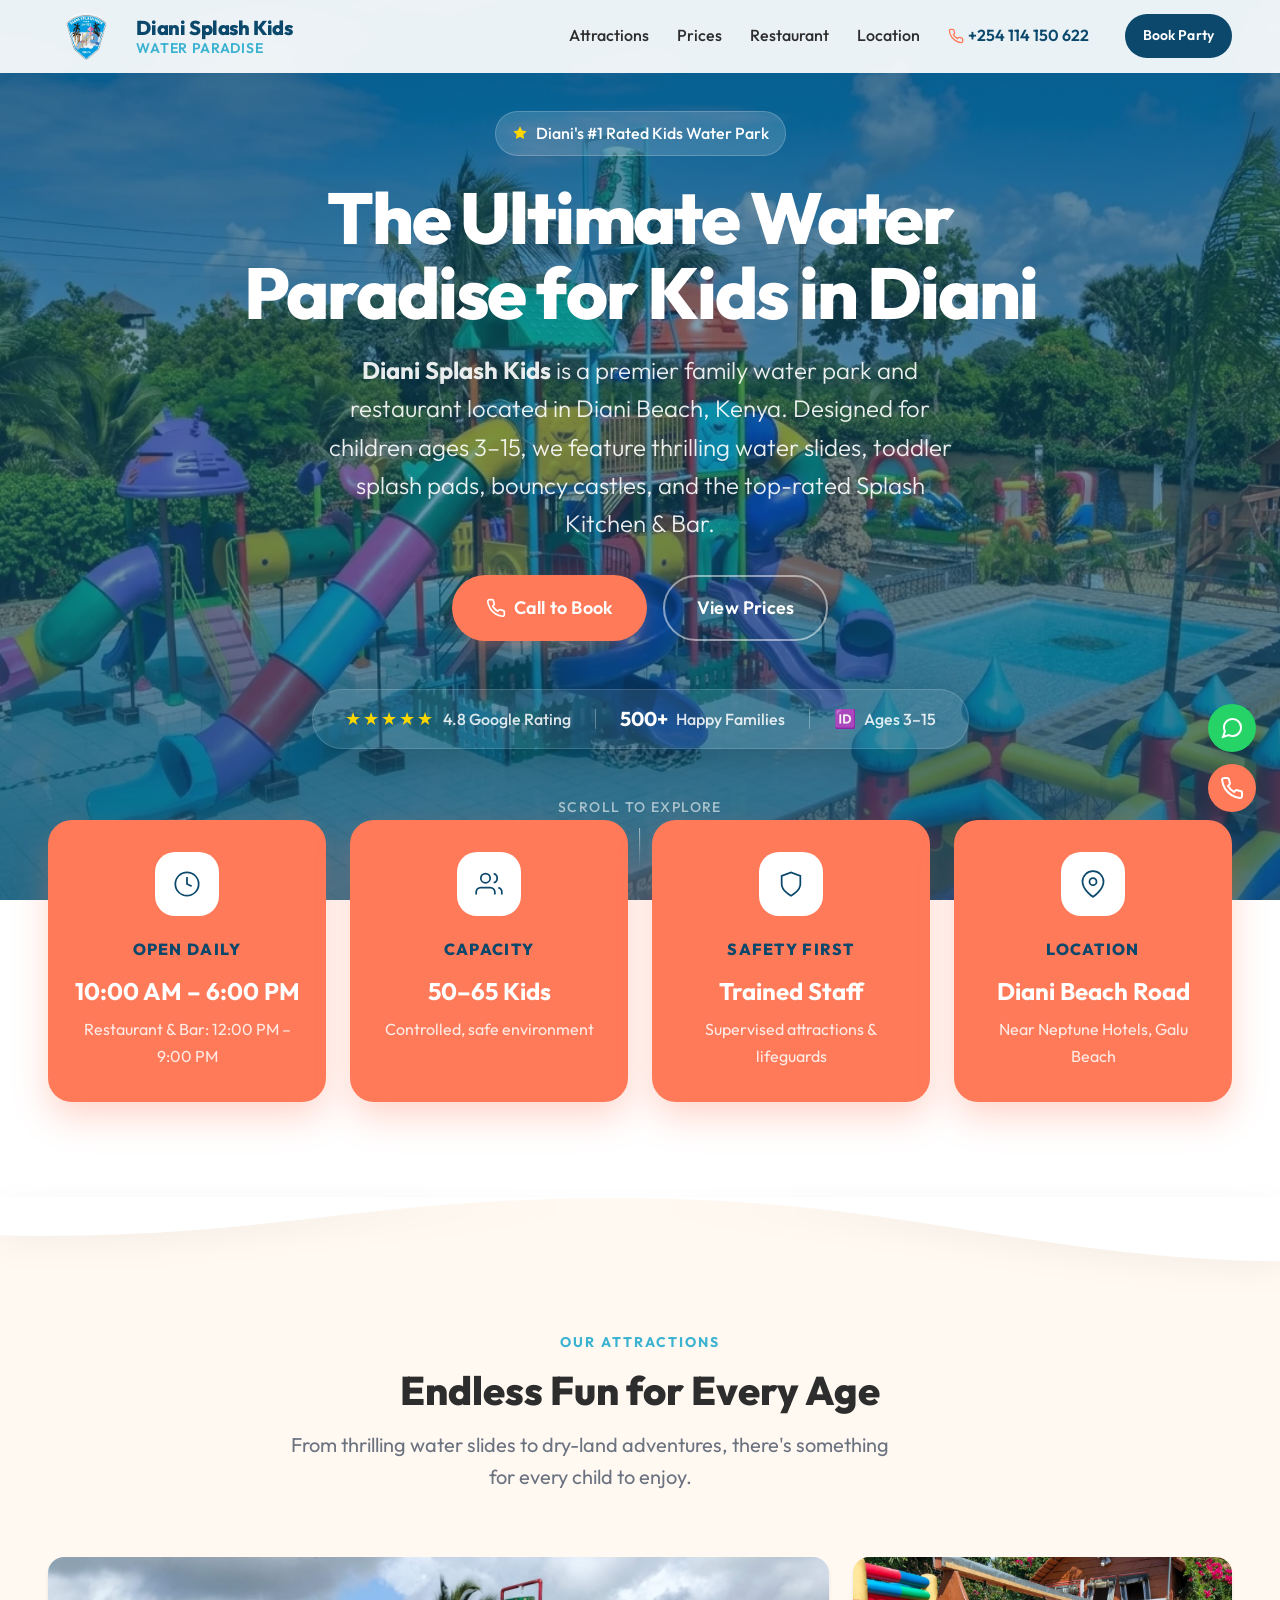
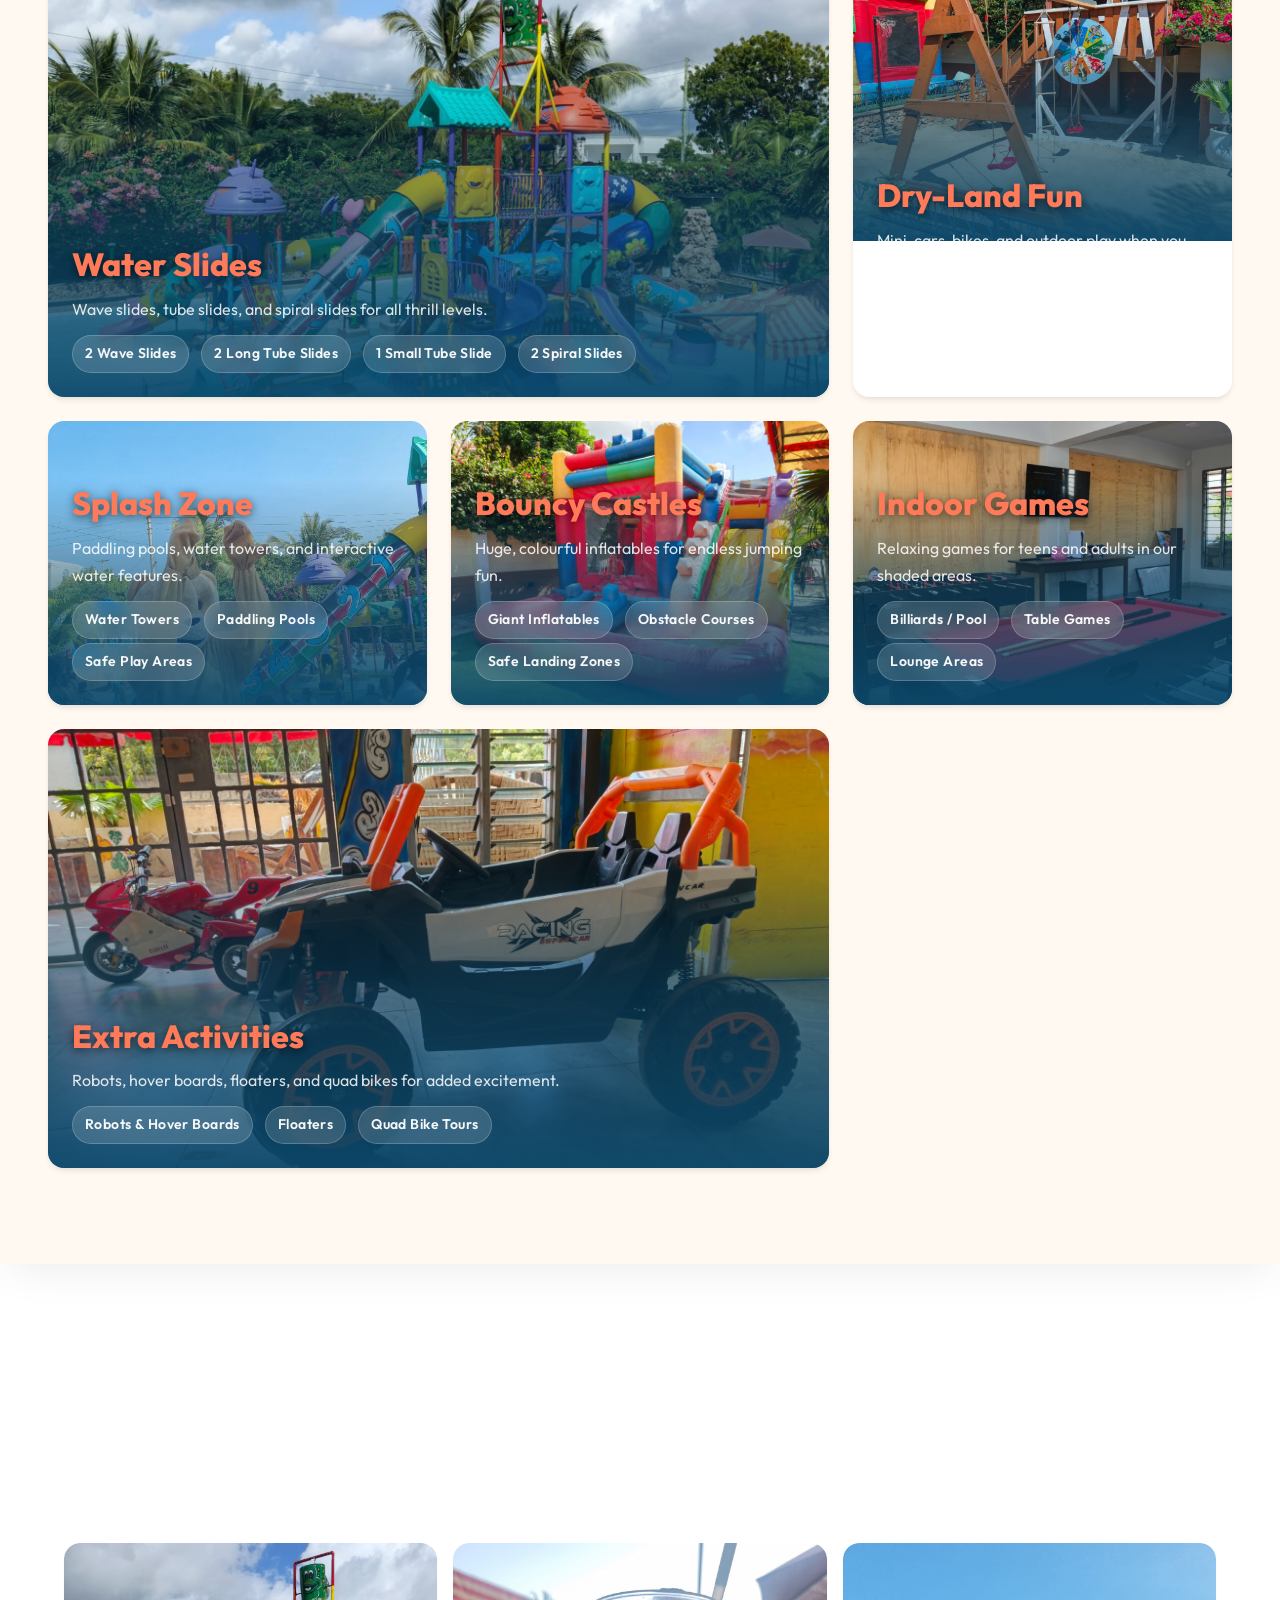
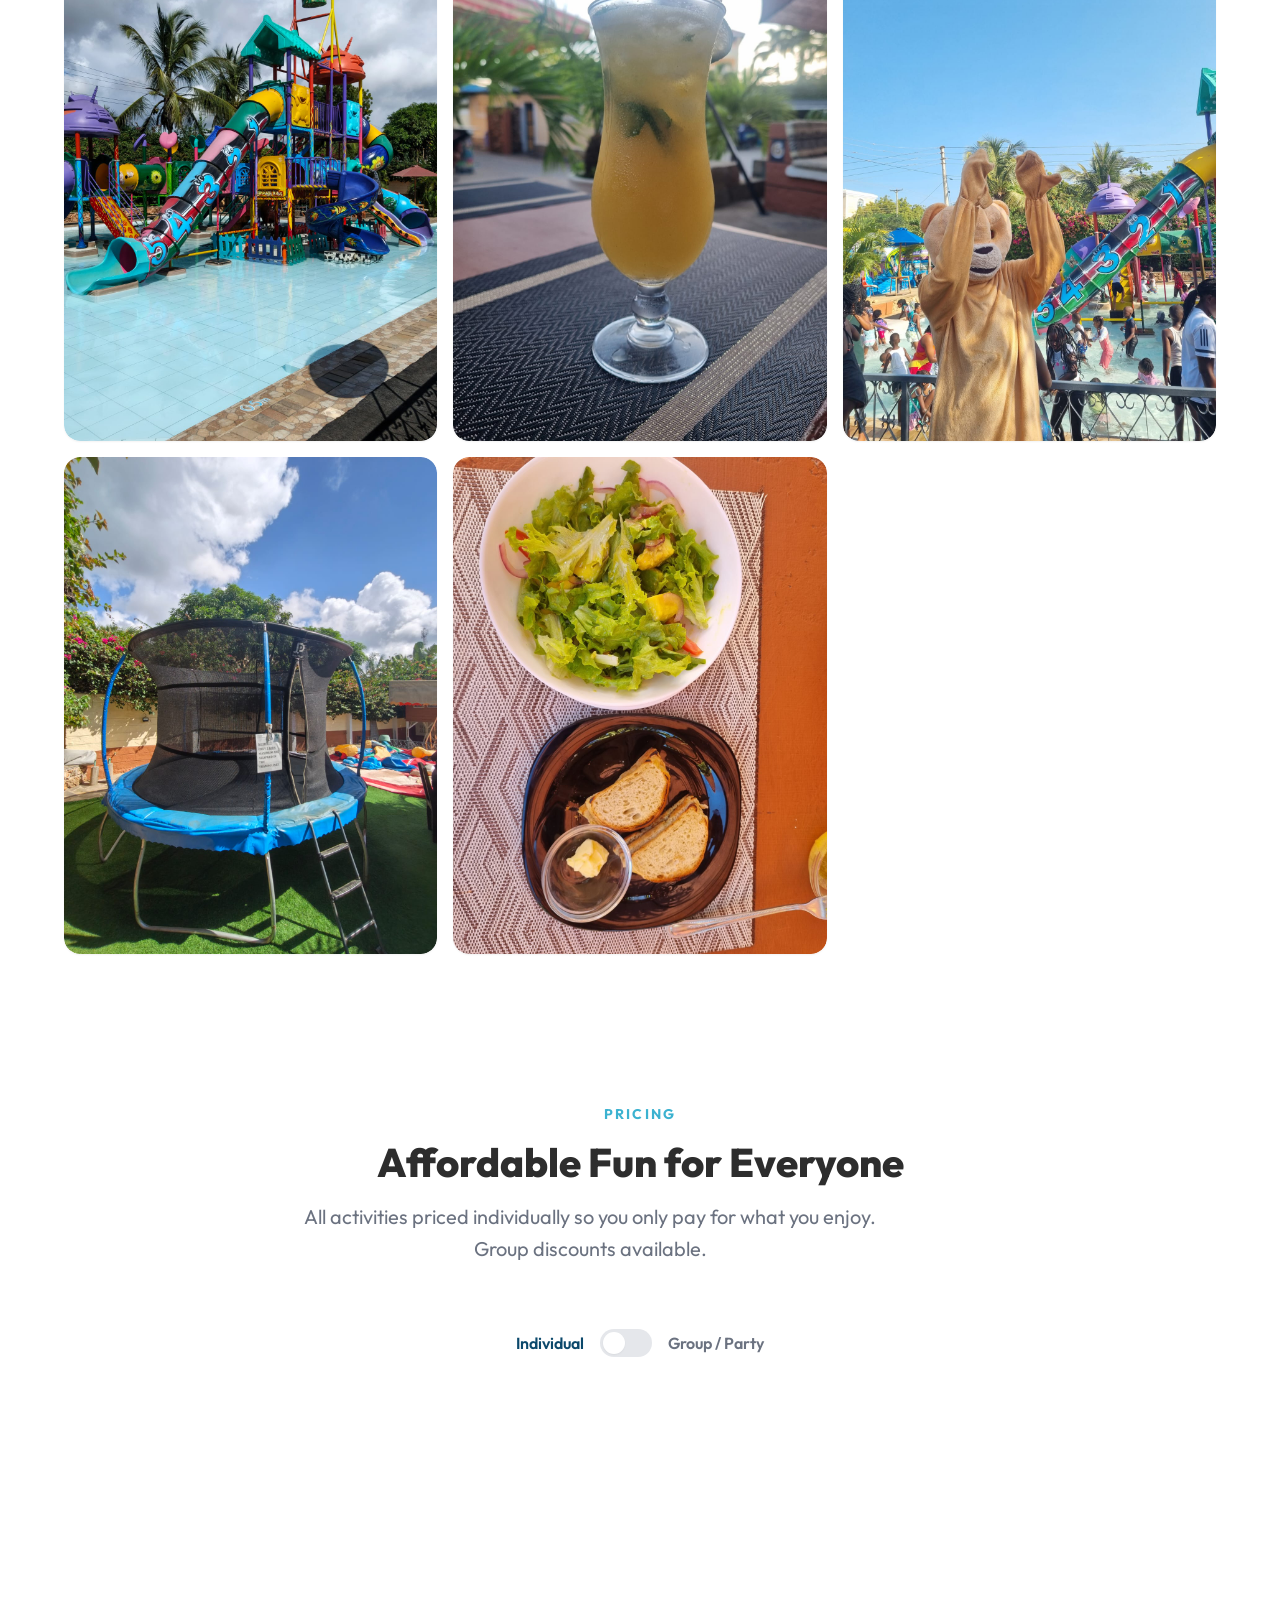
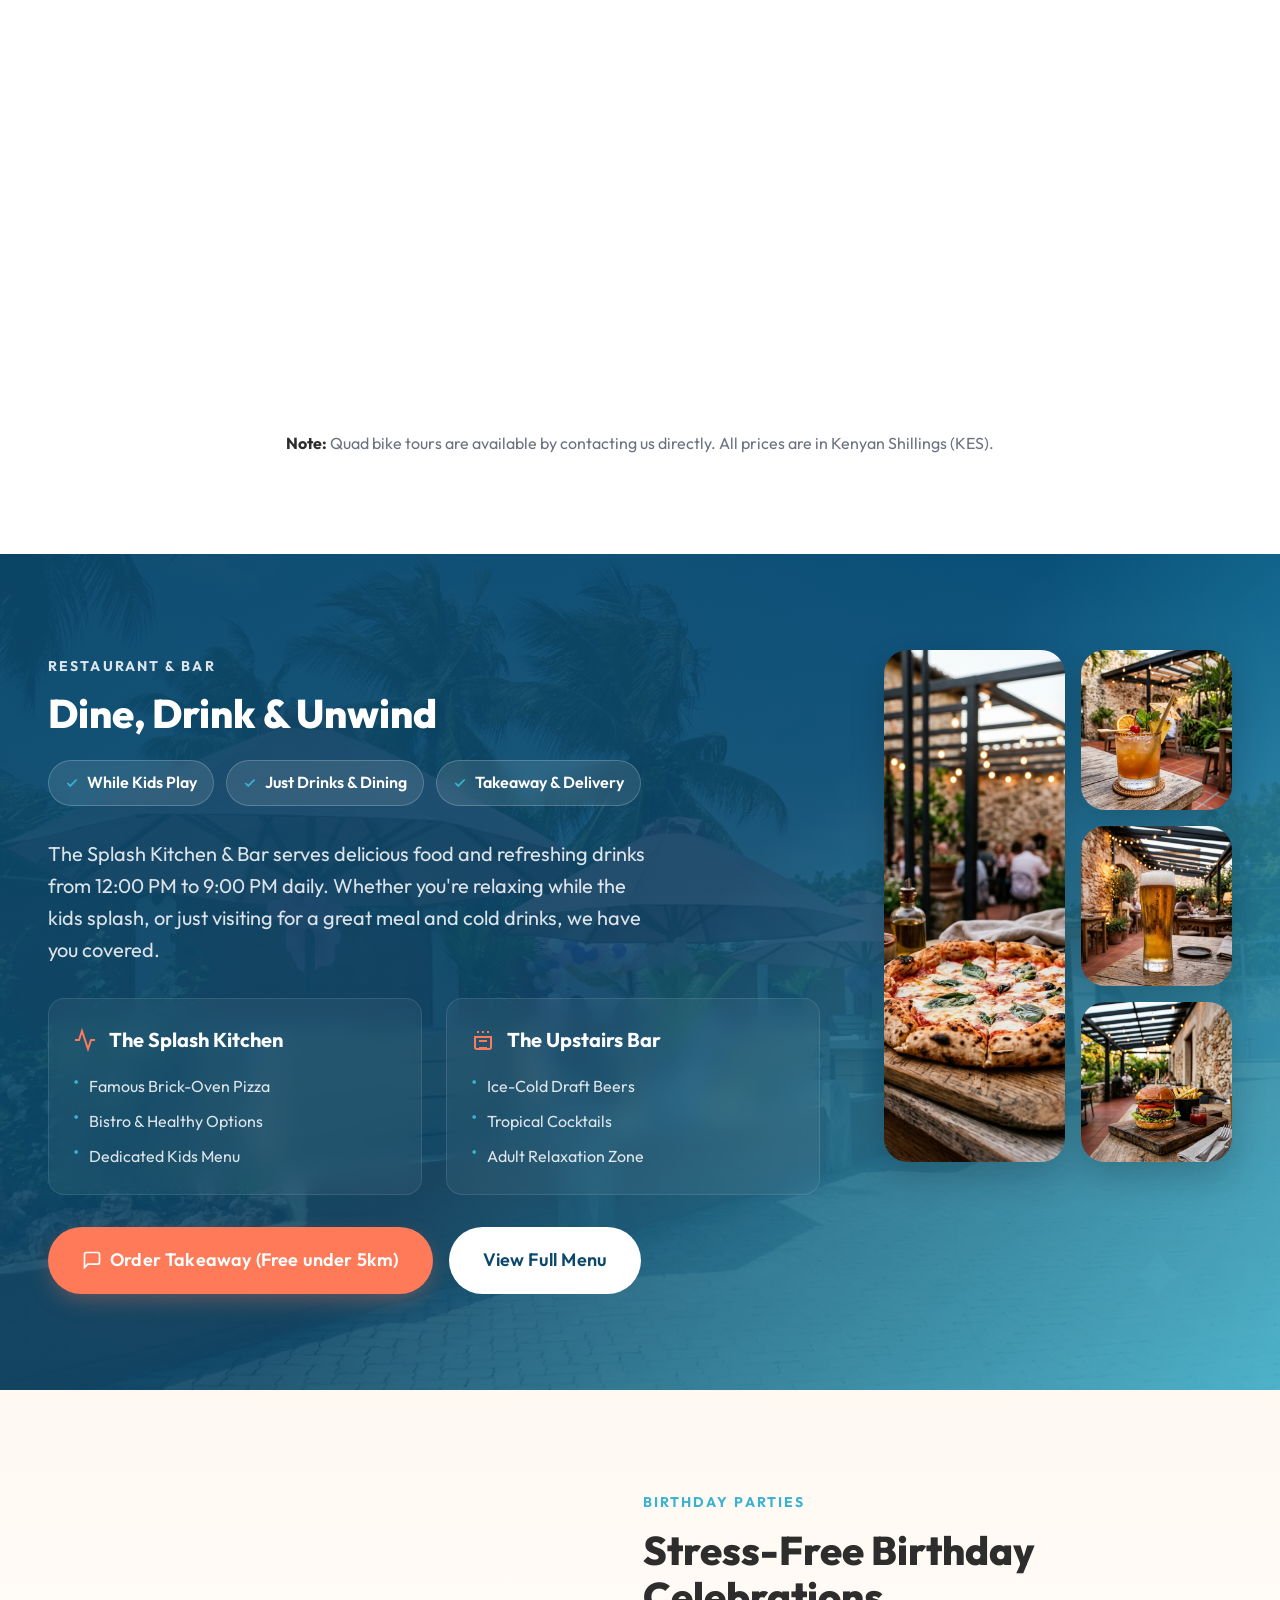
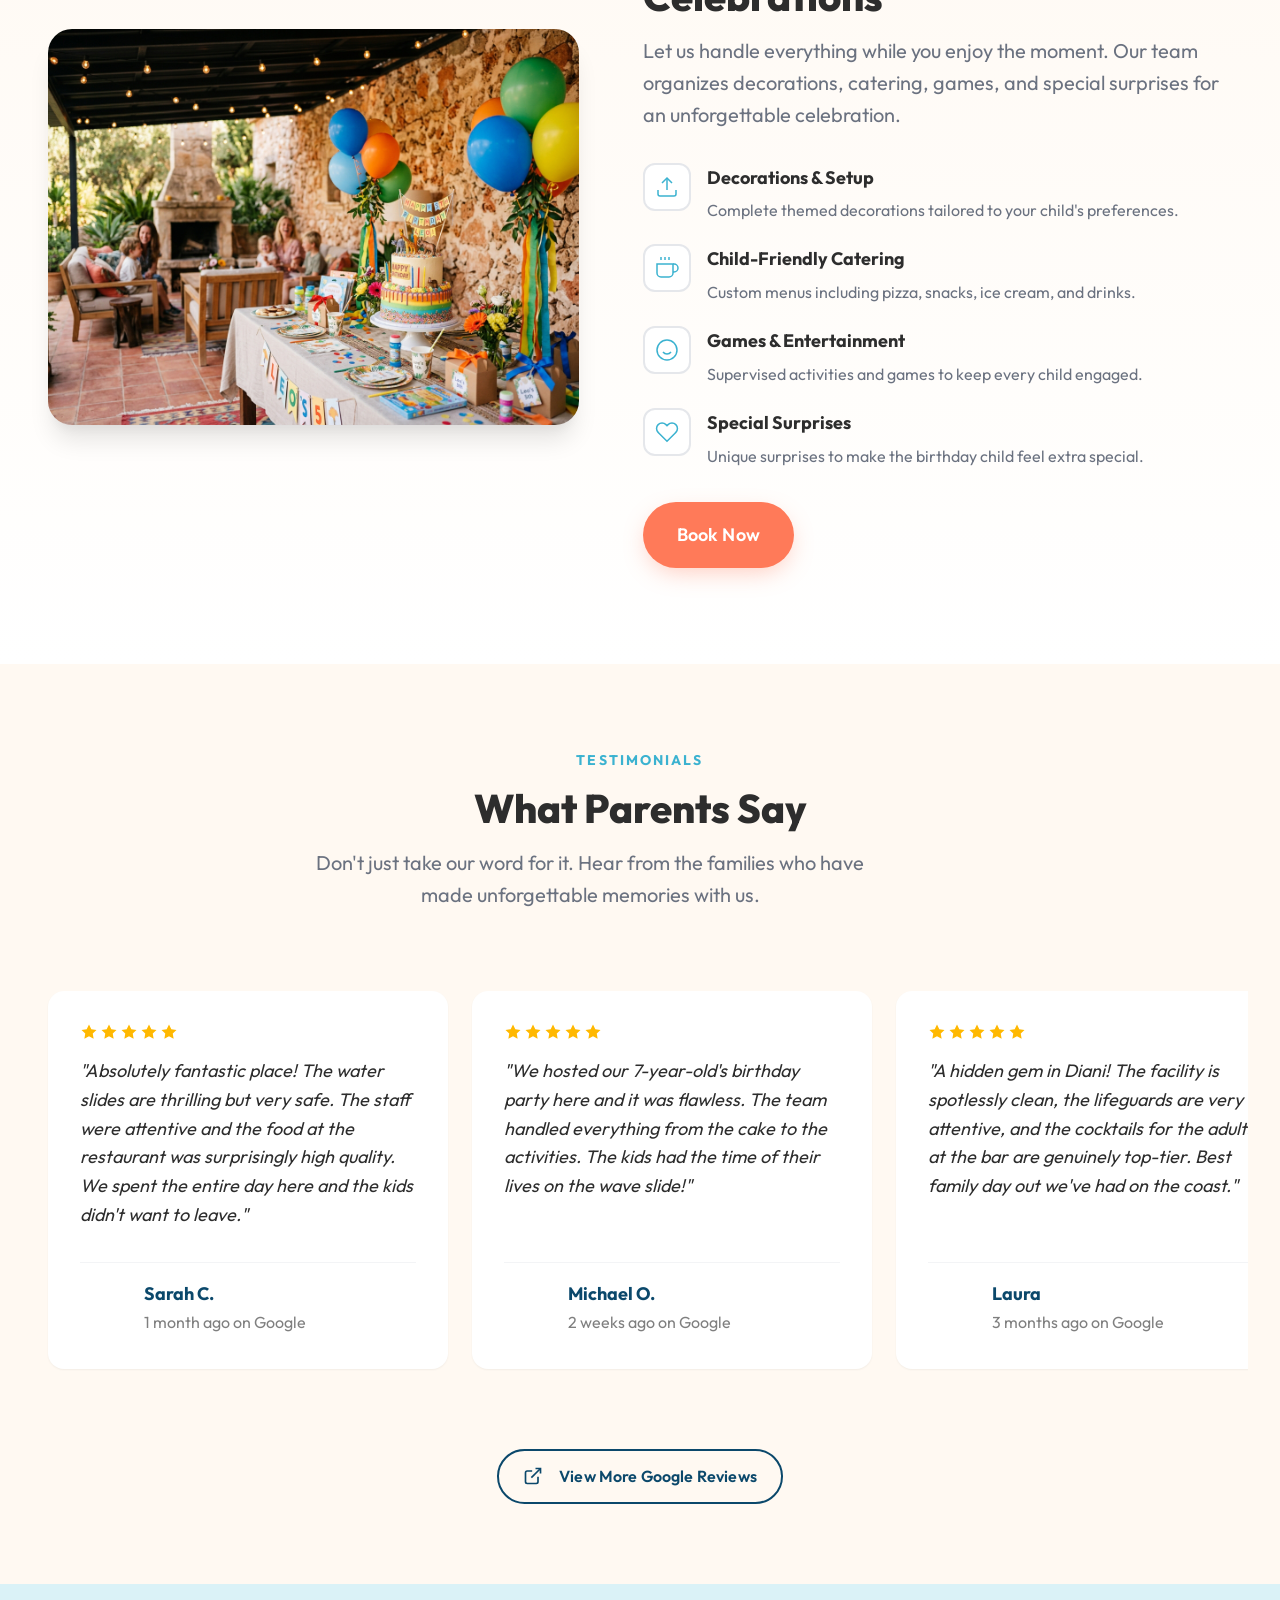
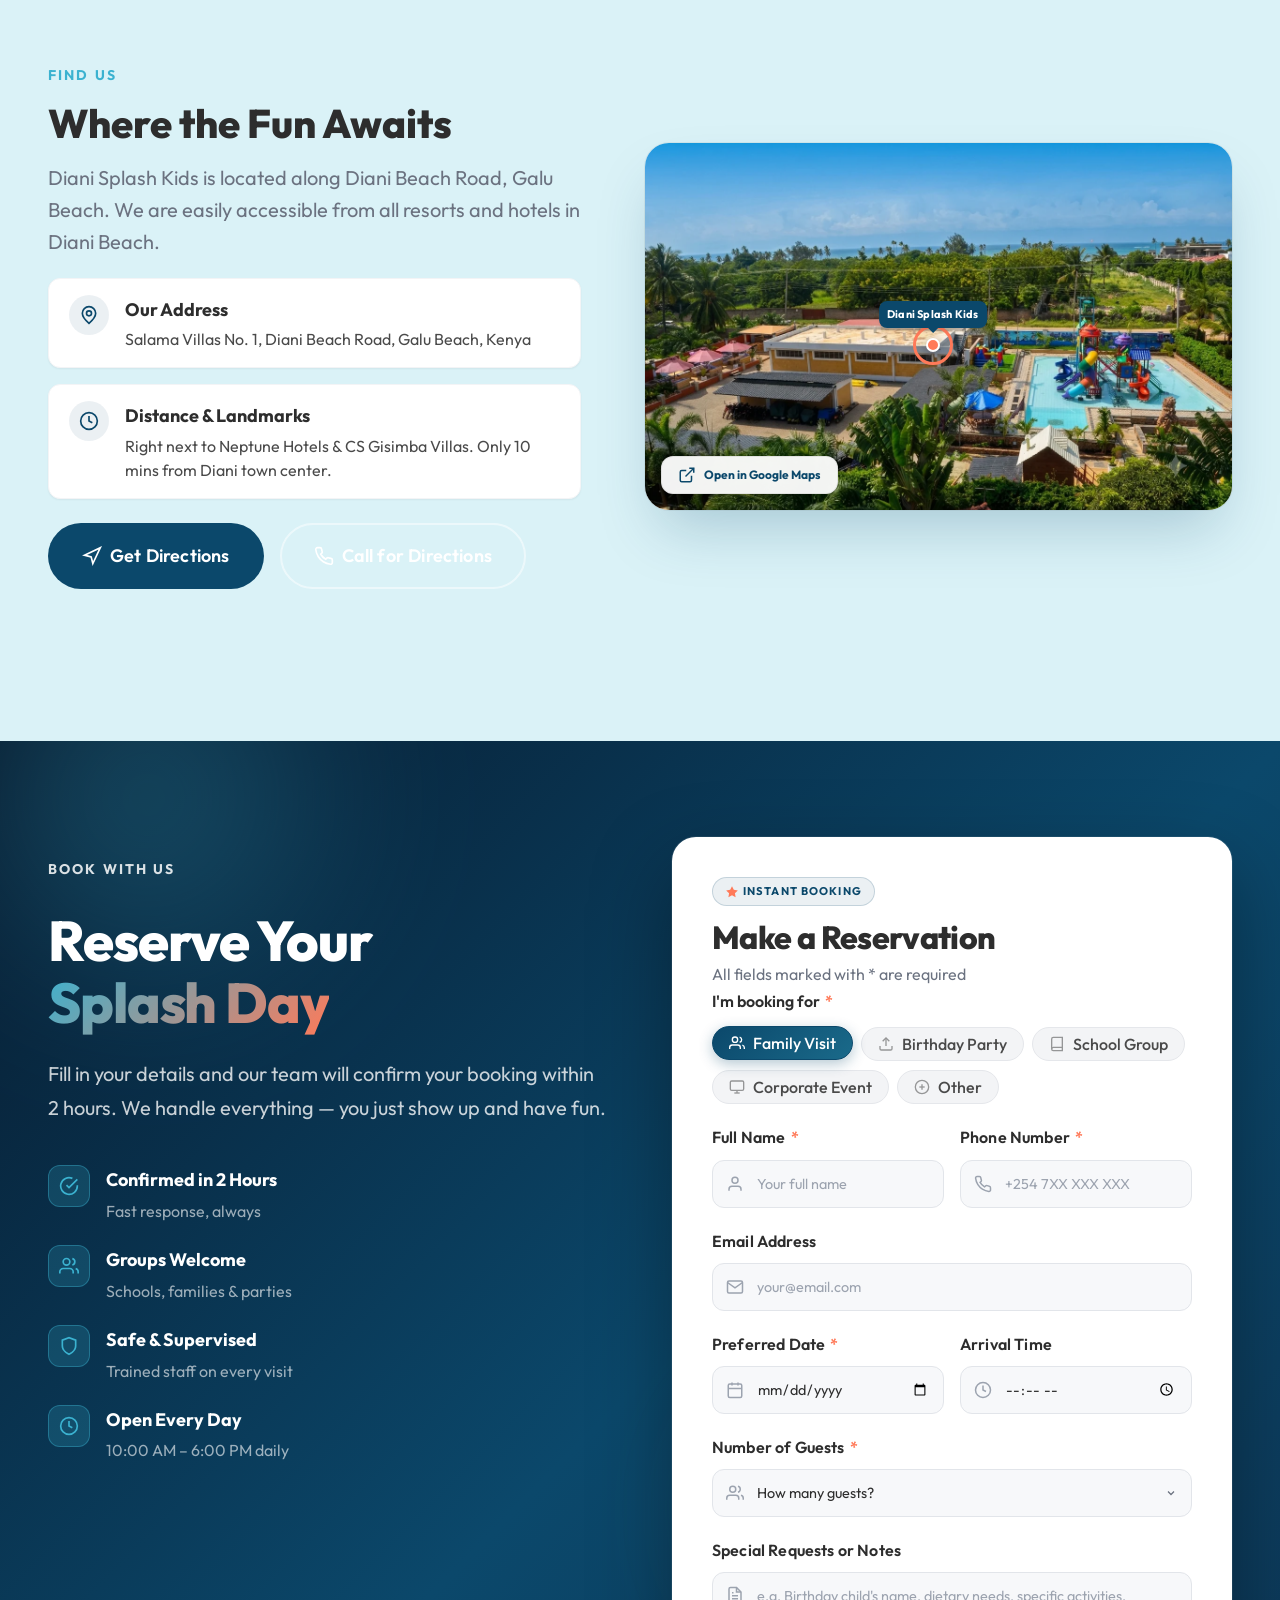
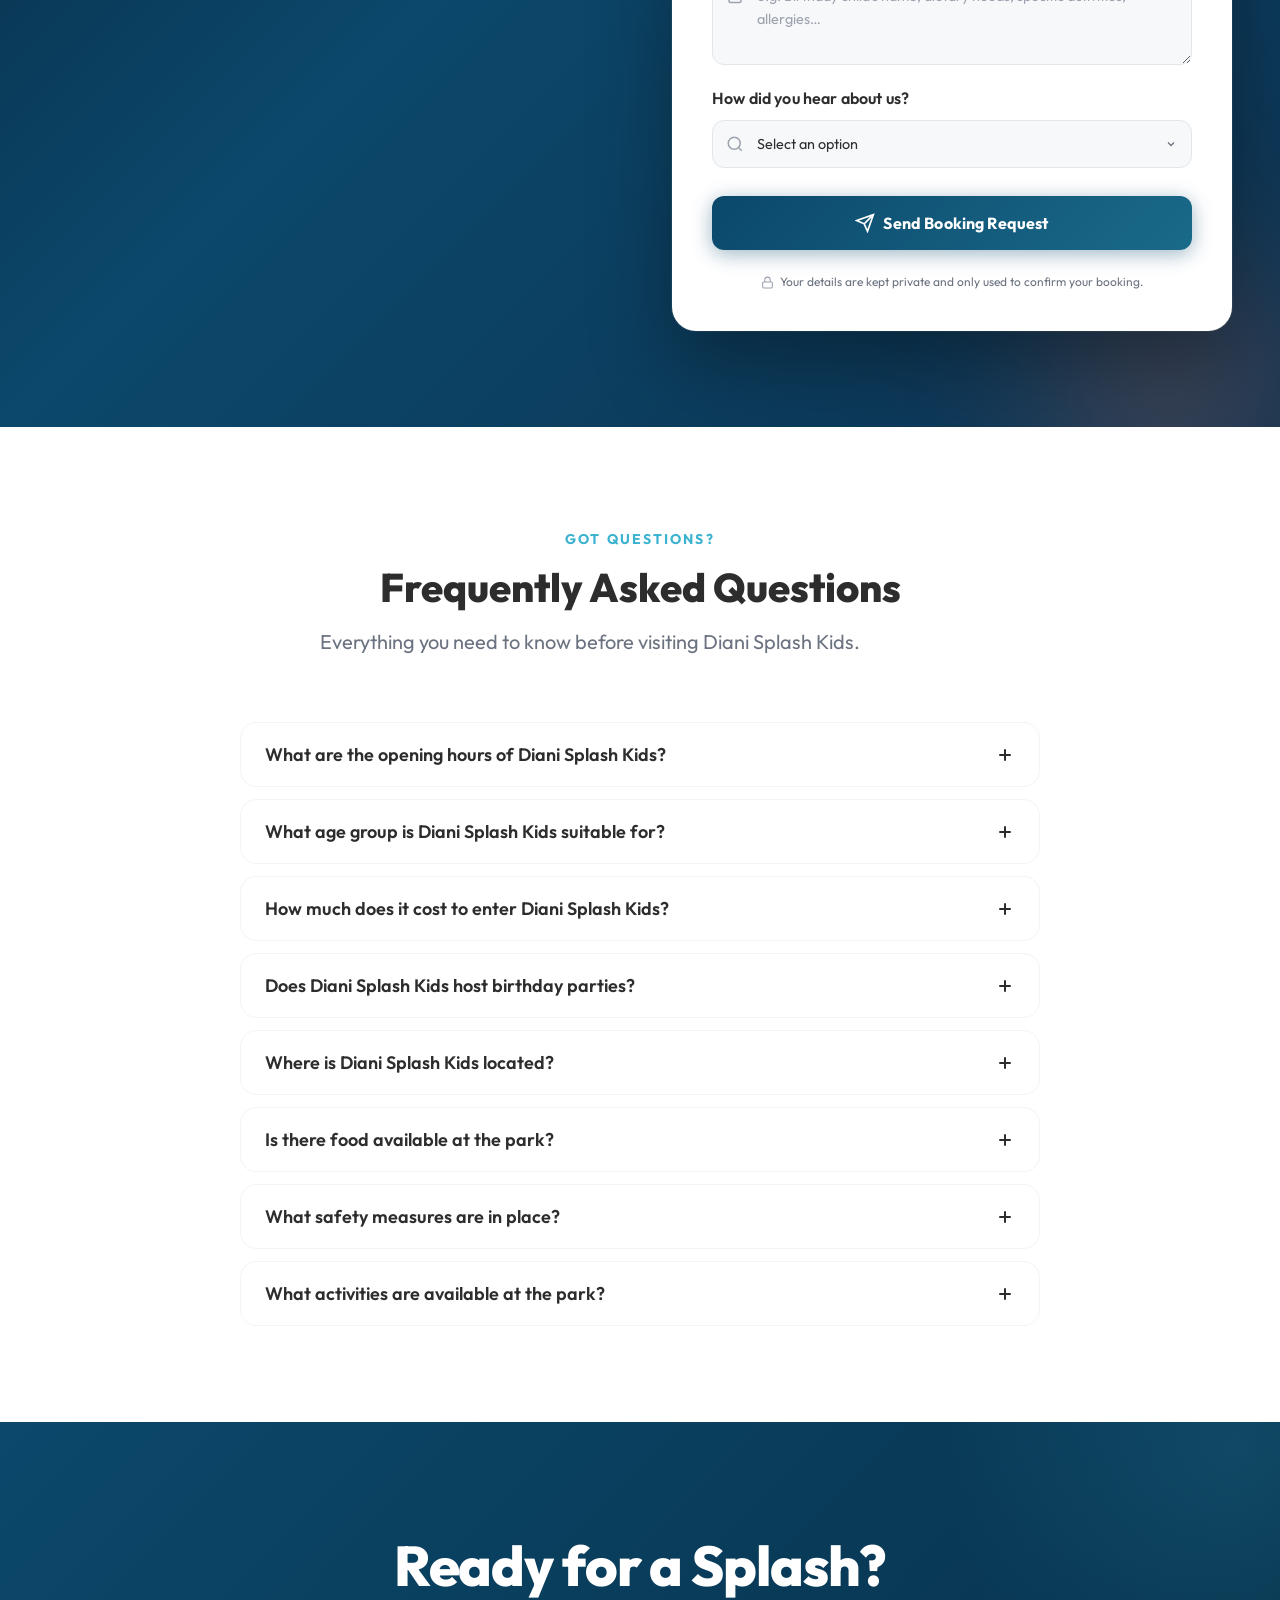
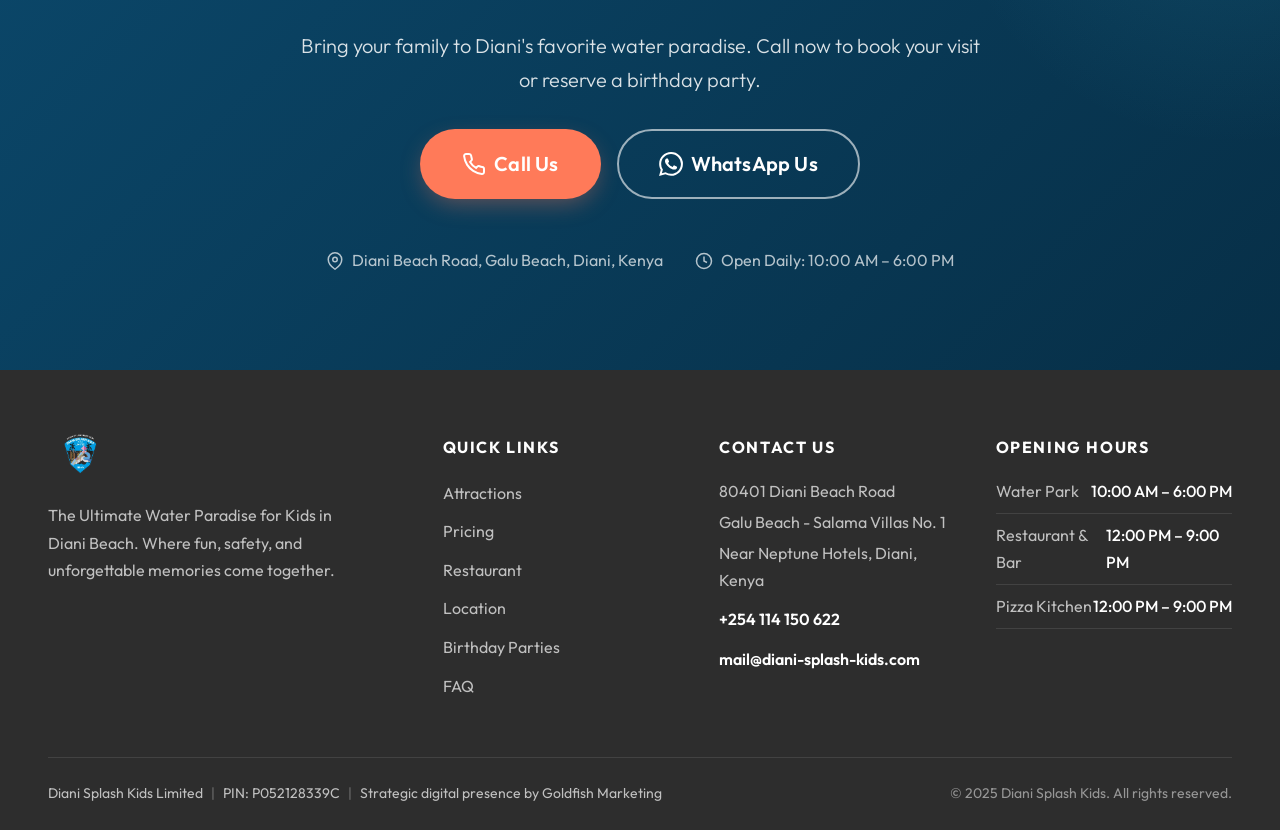
==== commit 53e561b0: "Update attractions images and add masonry gallery section" ====
--- a/index.html
+++ b/index.html
@@ -332,11 +332,11 @@
                     <p class="section-subtitle">From thrilling water slides to dry-land adventures, there's something for every child to enjoy.</p>
                 </div>
                 
-                <div class="attractions-grid">
+                                <div class="attractions-grid">
                     <div class="attraction-card attraction-large">
                         <div class="attraction-image-wrapper">
                             <img 
-                                src="images/slides.webp" 
+                                src="images/water-slides-bright.jpg" 
                                 alt="Colorful water slides with children sliding into a pool" 
                                 class="attraction-image"
                                 width="600" 
@@ -360,8 +360,31 @@
                     <div class="attraction-card">
                         <div class="attraction-image-wrapper">
                             <img 
-                                src="images/splash_zone_kids.jpg" 
-                                alt="Close up of happy kids splashing in the pool at Diani Splash Kids" 
+                                src="images/treehouse-swings.jpg" 
+                                alt="Kids wooden playhouse and swings on sand" 
+                                class="attraction-image"
+                                width="400" 
+                                height="300"
+                                loading="lazy"
+                            >
+                            <div class="attraction-overlay"></div>
+                        </div>
+                        <div class="attraction-content">
+                            <h3 class="attraction-title">Dry-Land Fun</h3>
+                            <p class="attraction-desc">Mini-cars, bikes, and outdoor play when you need a break from the water.</p>
+                            <ul class="attraction-list">
+                                <li>Mini-Cars (Ages 3&ndash;5)</li>
+                                <li>Bicycles</li>
+                                <li>Outdoor Playgrounds</li>
+                            </ul>
+                        </div>
+                    </div>
+                    
+                    <div class="attraction-card">
+                        <div class="attraction-image-wrapper">
+                            <img 
+                                src="images/bear-mascot-pool.jpg" 
+                                alt="Bear mascot waving at happy kids playing in the splash zone pool" 
                                 class="attraction-image"
                                 width="400" 
                                 height="300"
@@ -379,11 +402,11 @@
                             </ul>
                         </div>
                     </div>
-                    
+
                     <div class="attraction-card">
                         <div class="attraction-image-wrapper">
                             <img 
-                                src="images/bouncy.webp" 
+                                src="images/colorful-bouncy-castle.jpg" 
                                 alt="Colorful bouncy castle inflatable for kids" 
                                 class="attraction-image"
                                 width="400" 
@@ -399,29 +422,6 @@
                                 <li>Giant Inflatables</li>
                                 <li>Obstacle Courses</li>
                                 <li>Safe Landing Zones</li>
-                            </ul>
-                        </div>
-                    </div>
-
-                    <div class="attraction-card">
-                        <div class="attraction-image-wrapper">
-                            <img 
-                                src="images/dry-land-fun.webp" 
-                                alt="Dry land fun and activities" 
-                                class="attraction-image"
-                                width="400" 
-                                height="300"
-                                loading="lazy"
-                            >
-                            <div class="attraction-overlay"></div>
-                        </div>
-                        <div class="attraction-content">
-                            <h3 class="attraction-title">Dry-Land Fun</h3>
-                            <p class="attraction-desc">Mini-cars, bikes, and outdoor play when you need a break from the water.</p>
-                            <ul class="attraction-list">
-                                <li>Mini-Cars (Ages 3&ndash;5)</li>
-                                <li>Bicycles</li>
-                                <li>Outdoor Playgrounds</li>
                             </ul>
                         </div>
                     </div>
@@ -452,8 +452,8 @@
                     <div class="attraction-card attraction-large">
                         <div class="attraction-image-wrapper">
                             <img 
-                                src="images/extra-activities.webp" 
-                                alt="Extra fun activities and adventures" 
+                                src="images/toy-buggy.jpg" 
+                                alt="Kids electric toy buggy" 
                                 class="attraction-image"
                                 width="600" 
                                 height="400"
@@ -472,9 +472,39 @@
                         </div>
                     </div>
                 </div>
+
             </div>
         </section>
         
+        <!-- Memories Gallery Section -->
+        <section class="gallery-section" id="gallery" aria-labelledby="gallery-title">
+            <div class="container">
+                <div class="section-header">
+                    <span class="section-label">Memories</span>
+                    <h2 id="gallery-title" class="section-title">A Day at Splash Kids</h2>
+                    <p class="section-subtitle">Catch a glimpse of the fun, food, and unforgettable moments waiting for your family.</p>
+                </div>
+                <div class="masonry-grid">
+                    <div class="masonry-item">
+                        <img src="images/water-slides-wide.jpg" alt="Wide view of the colorful water slides" loading="lazy">
+                    </div>
+                    <div class="masonry-item">
+                        <img src="images/outdoor-trampoline.jpg" alt="Kids outdoor trampoline" loading="lazy">
+                    </div>
+                    <div class="masonry-item">
+                        <img src="images/tropical-mocktail.jpg" alt="Refreshing tropical mocktail drink" loading="lazy">
+                    </div>
+                    <div class="masonry-item">
+                        <img src="images/fresh-salad.jpg" alt="Fresh green salad with toasted bread" loading="lazy">
+                    </div>
+                    <div class="masonry-item">
+                        <img src="images/bear-mascot-pool.jpg" alt="Bear mascot waving in the pool" loading="lazy">
+                    </div>
+                </div>
+            </div>
+        </section>
+        
+
         <!-- Pricing Section -->
         <section class="pricing-section" id="pricing" aria-labelledby="pricing-title">
             <div class="container">
@@ -1411,3 +1441,4 @@
 </body>
 </html>
 
+
--- a/css/style.css
+++ b/css/style.css
@@ -3255,3 +3255,57 @@
 
 
 
+
+.sr-only { position: absolute; width: 1px; height: 1px; padding: 0; margin: -1px; overflow: hidden; clip: rect(0, 0, 0, 0); white-space: nowrap; border-width: 0; }
+
+
+@media (max-width: 992px) { .desktop-only { display: none !important; } }
+
+/* ========================================
+   Gallery Section
+   ======================================== */
+.gallery-section {
+    padding: var(--space-12) 0;
+    background-color: var(--white);
+}
+
+.masonry-grid {
+    column-count: 3;
+    column-gap: 1rem;
+    padding: 0 1rem;
+}
+
+.masonry-item {
+    break-inside: avoid;
+    margin-bottom: 1rem;
+    border-radius: var(--radius-lg);
+    overflow: hidden;
+    box-shadow: var(--shadow-sm);
+    transition: transform 0.3s ease, box-shadow 0.3s ease;
+}
+
+.masonry-item:hover {
+    transform: translateY(-5px);
+    box-shadow: var(--shadow-md);
+}
+
+.masonry-item img {
+    width: 100%;
+    height: auto;
+    display: block;
+    border-radius: var(--radius-lg);
+    object-fit: cover;
+}
+
+/* Responsive Masonry */
+@media (max-width: 992px) {
+    .masonry-grid {
+        column-count: 2;
+    }
+}
+
+@media (max-width: 576px) {
+    .masonry-grid {
+        column-count: 1;
+    }
+}
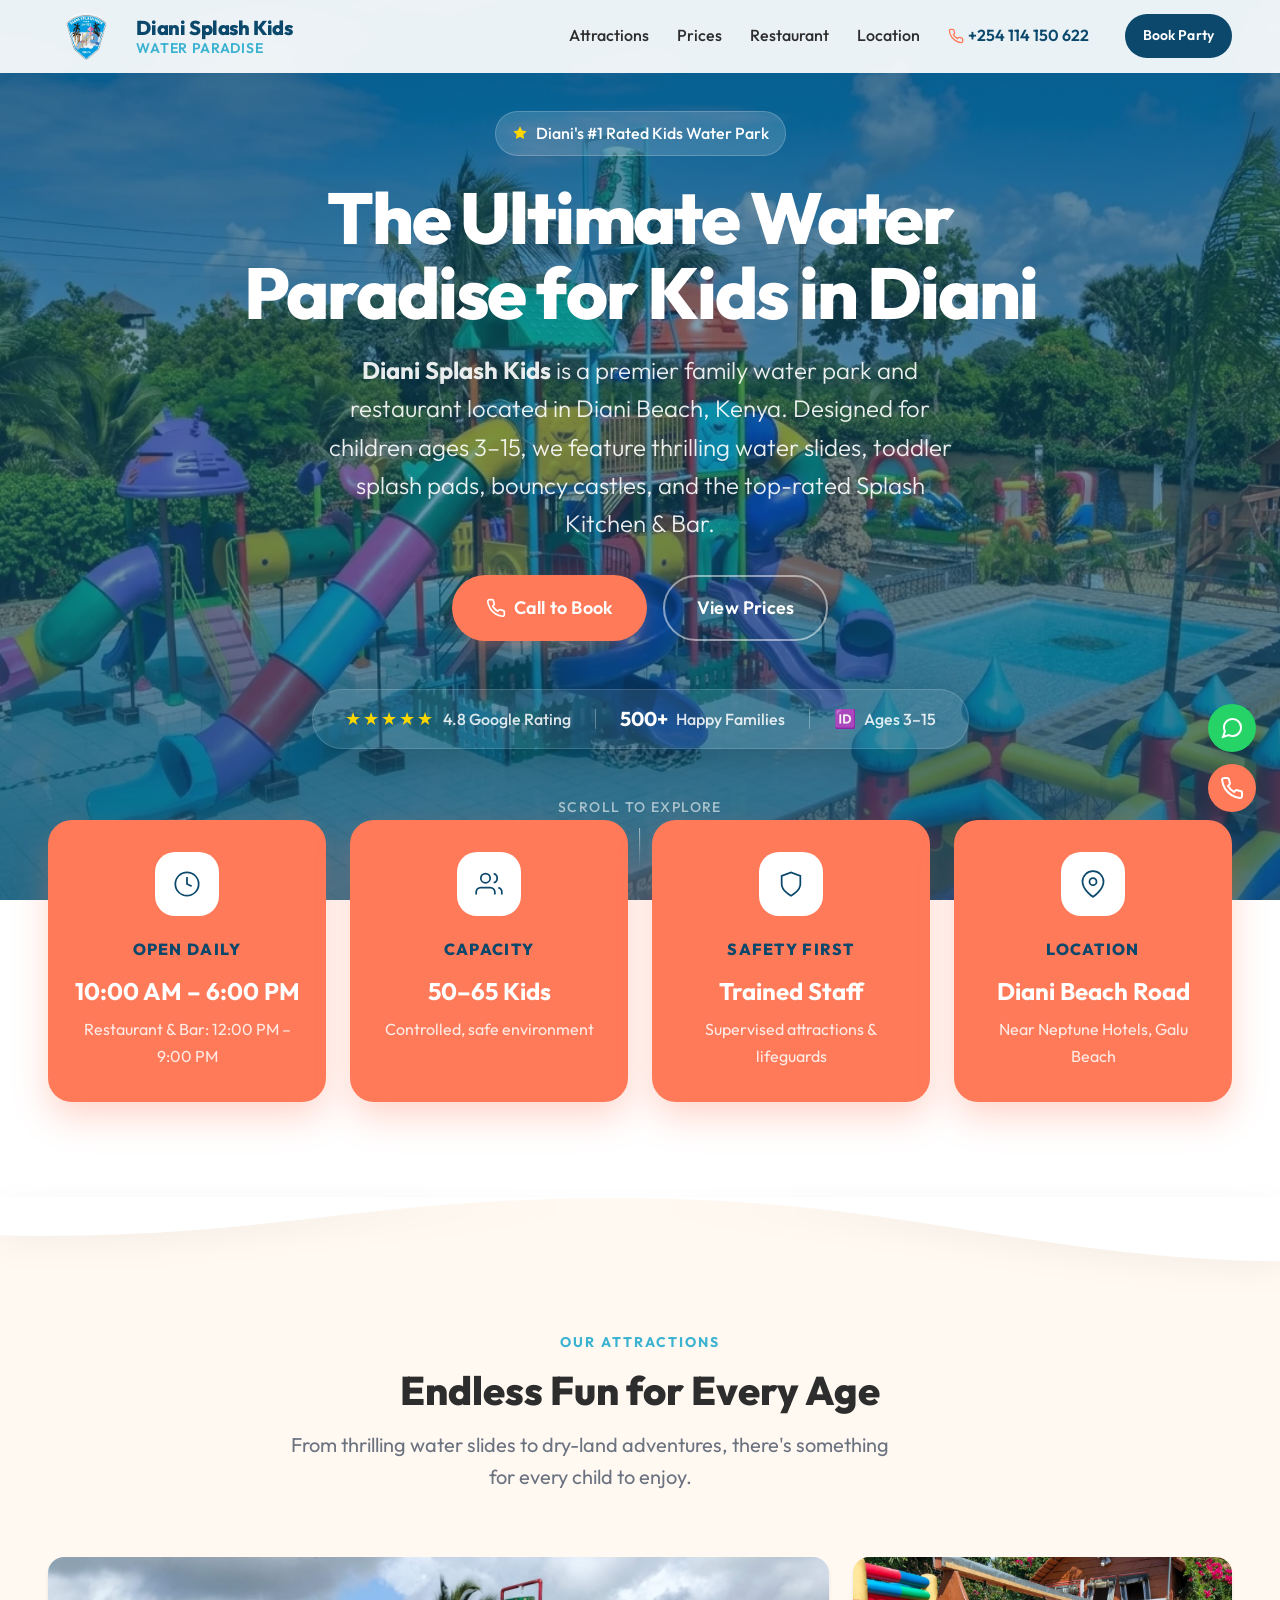
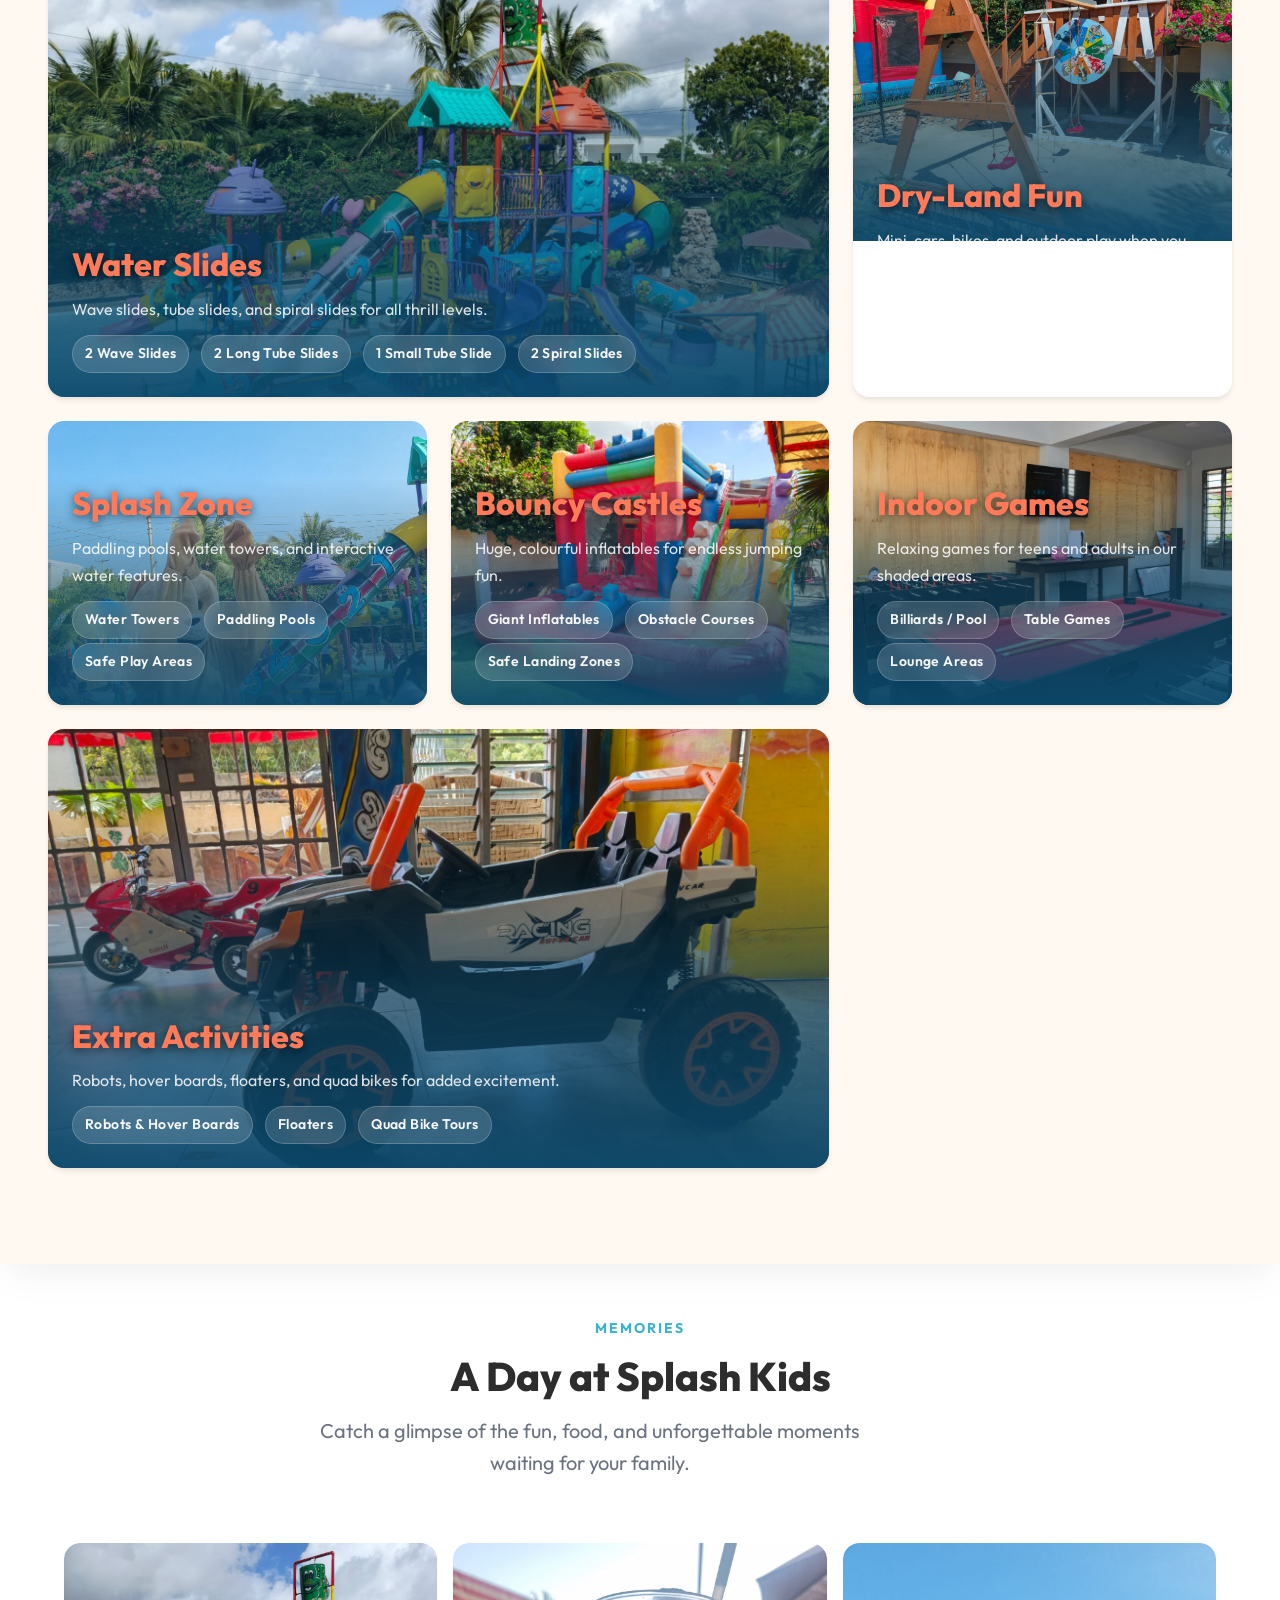
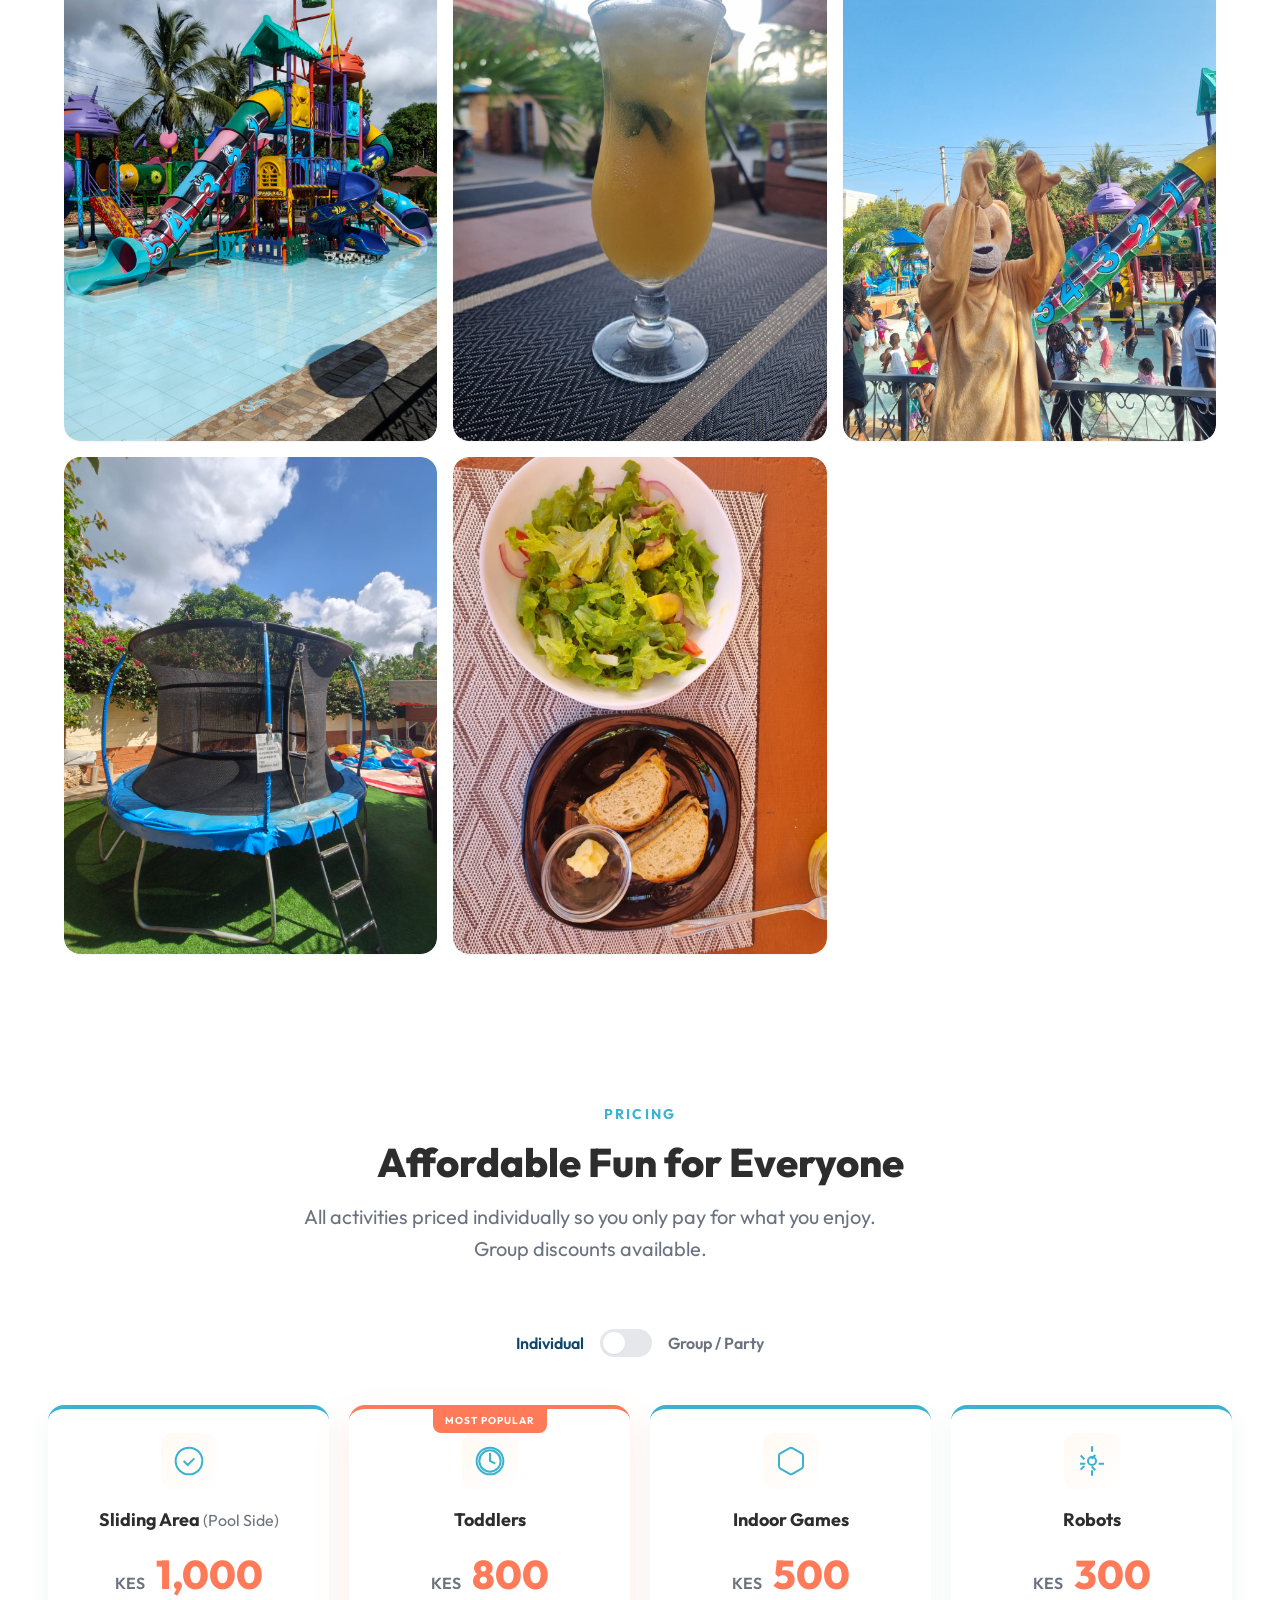
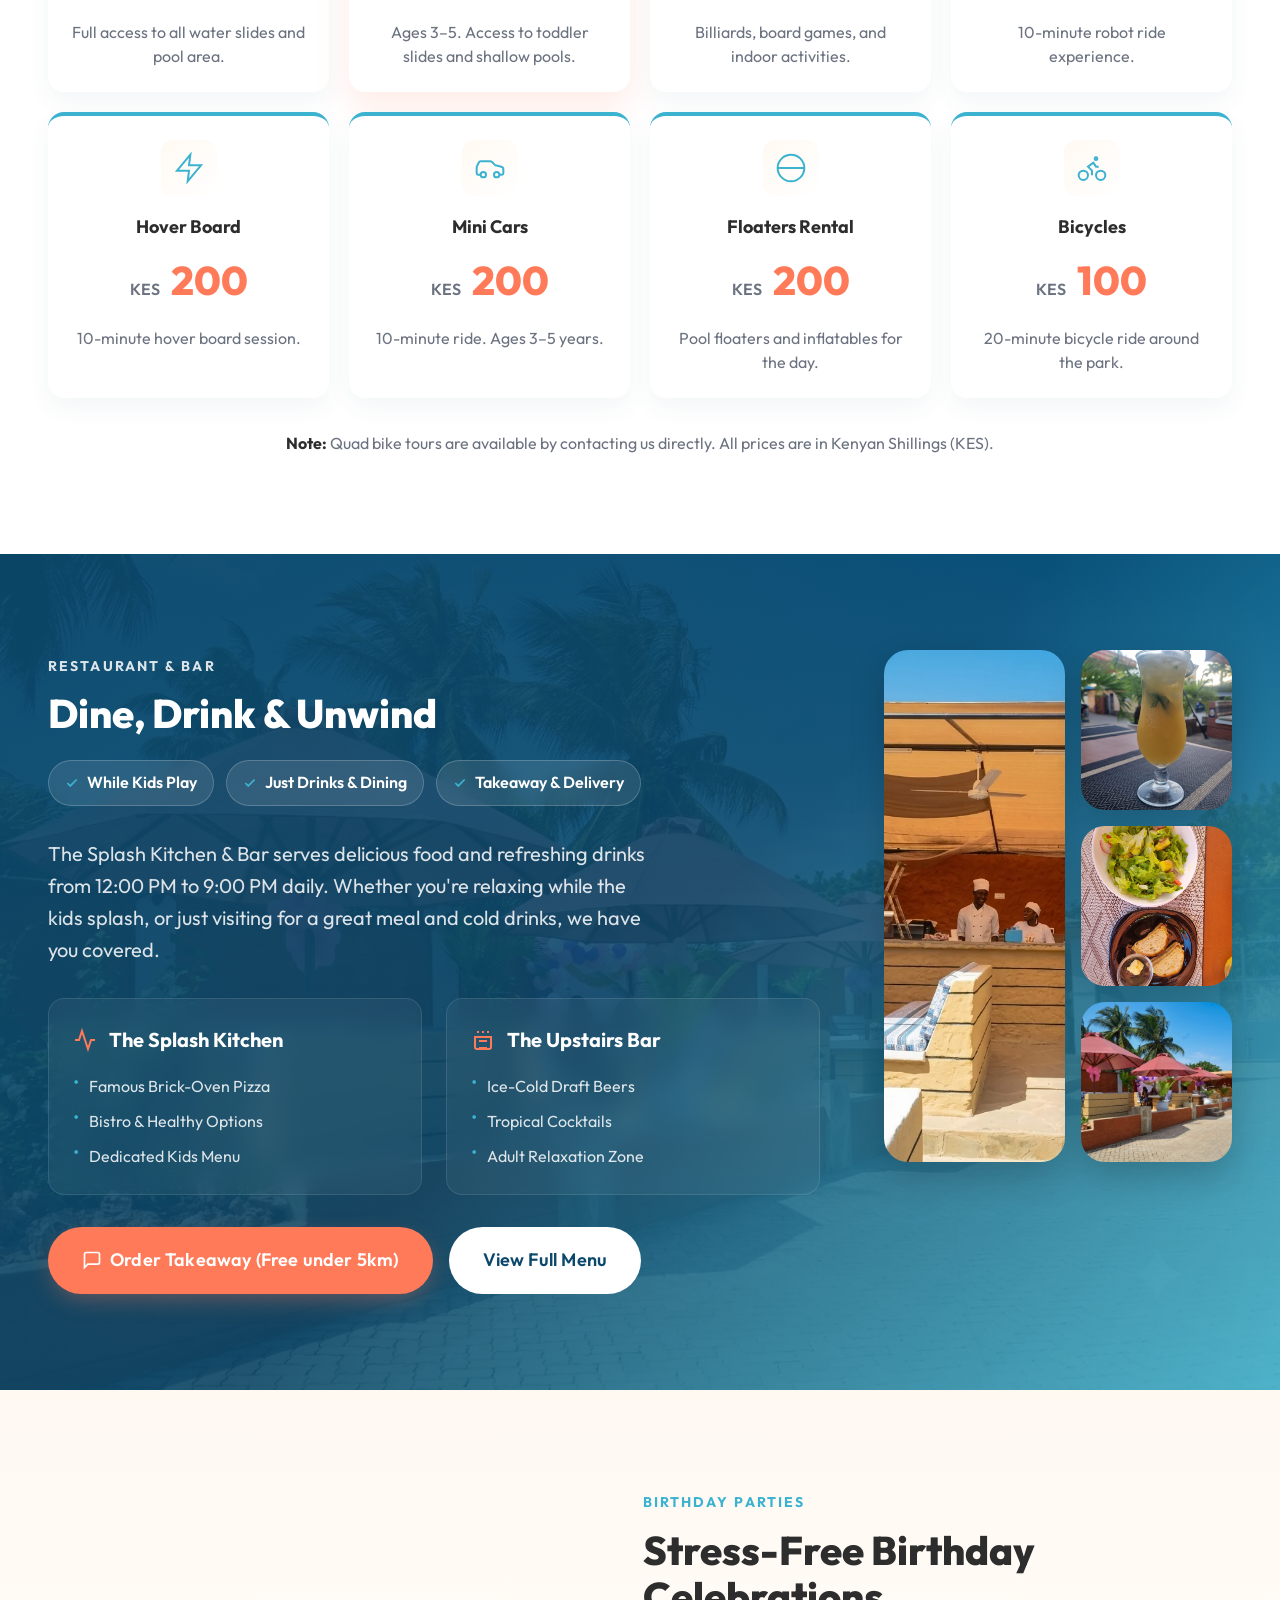
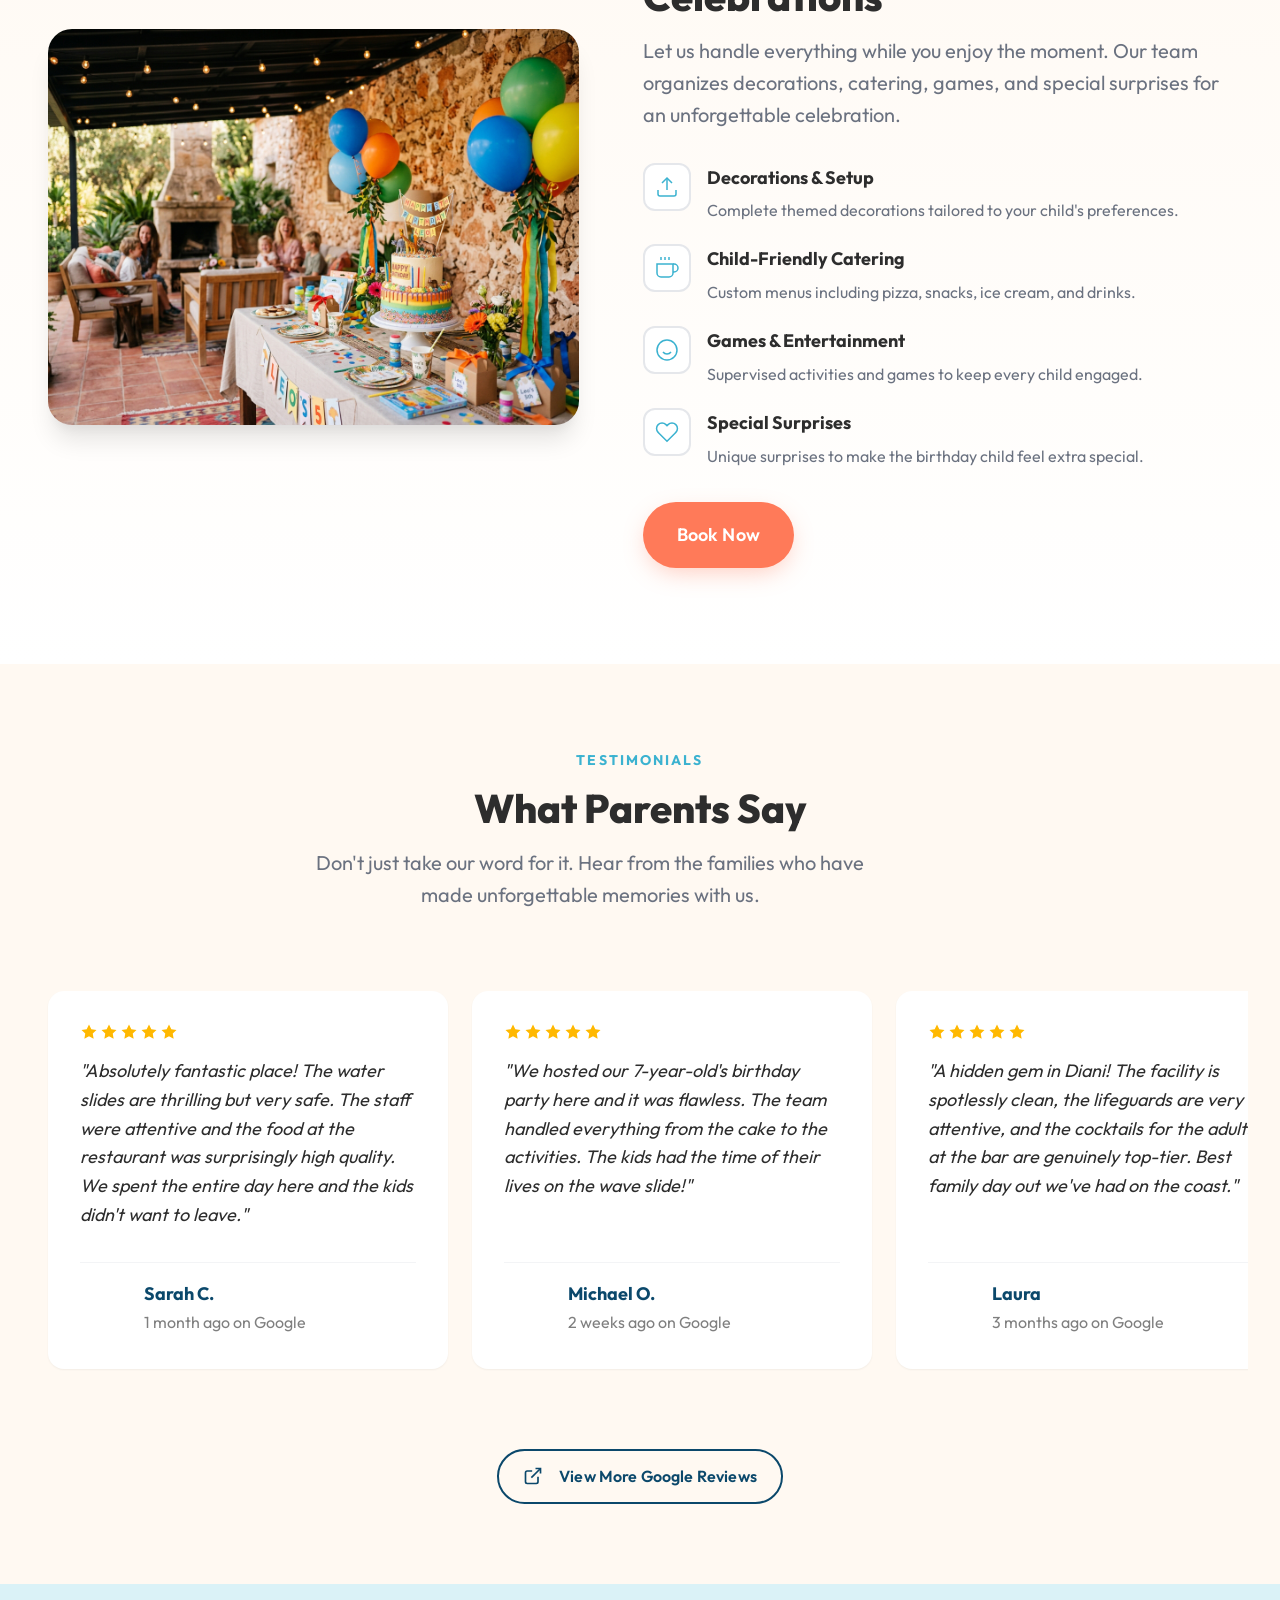
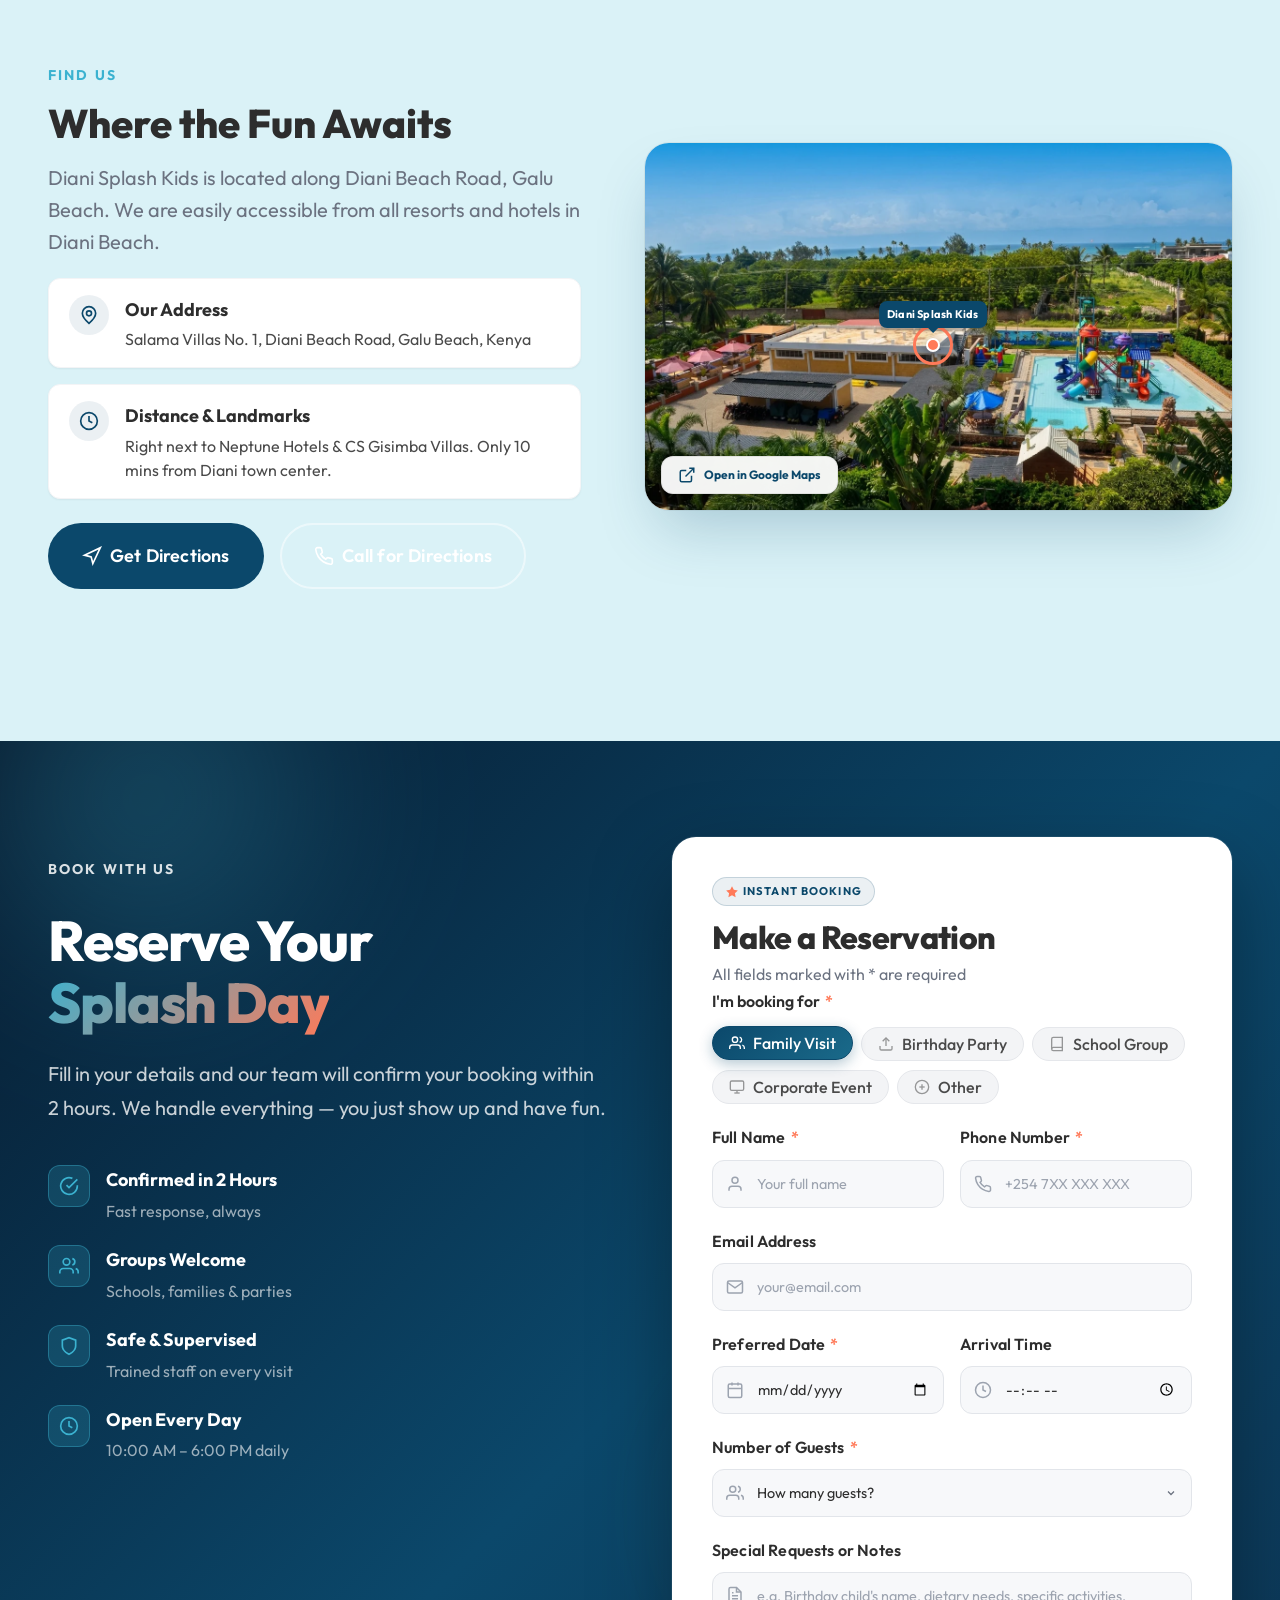
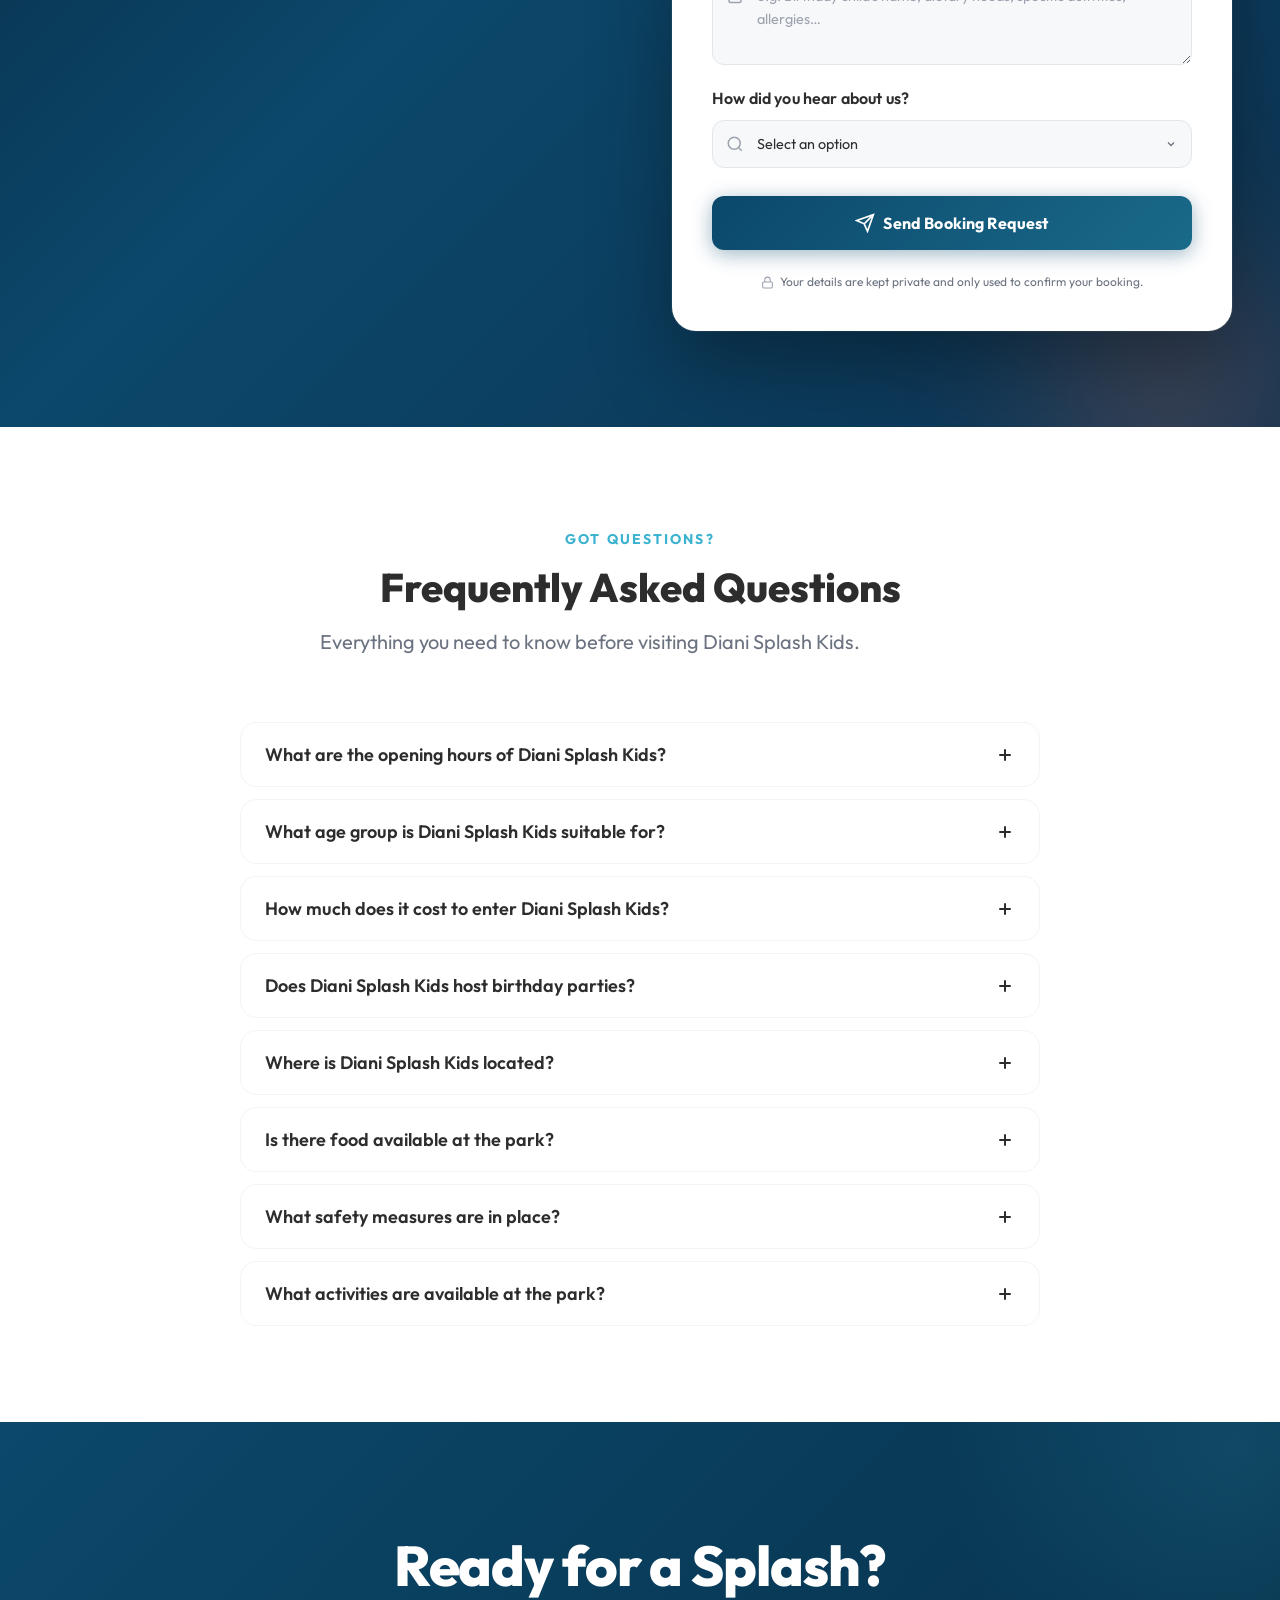
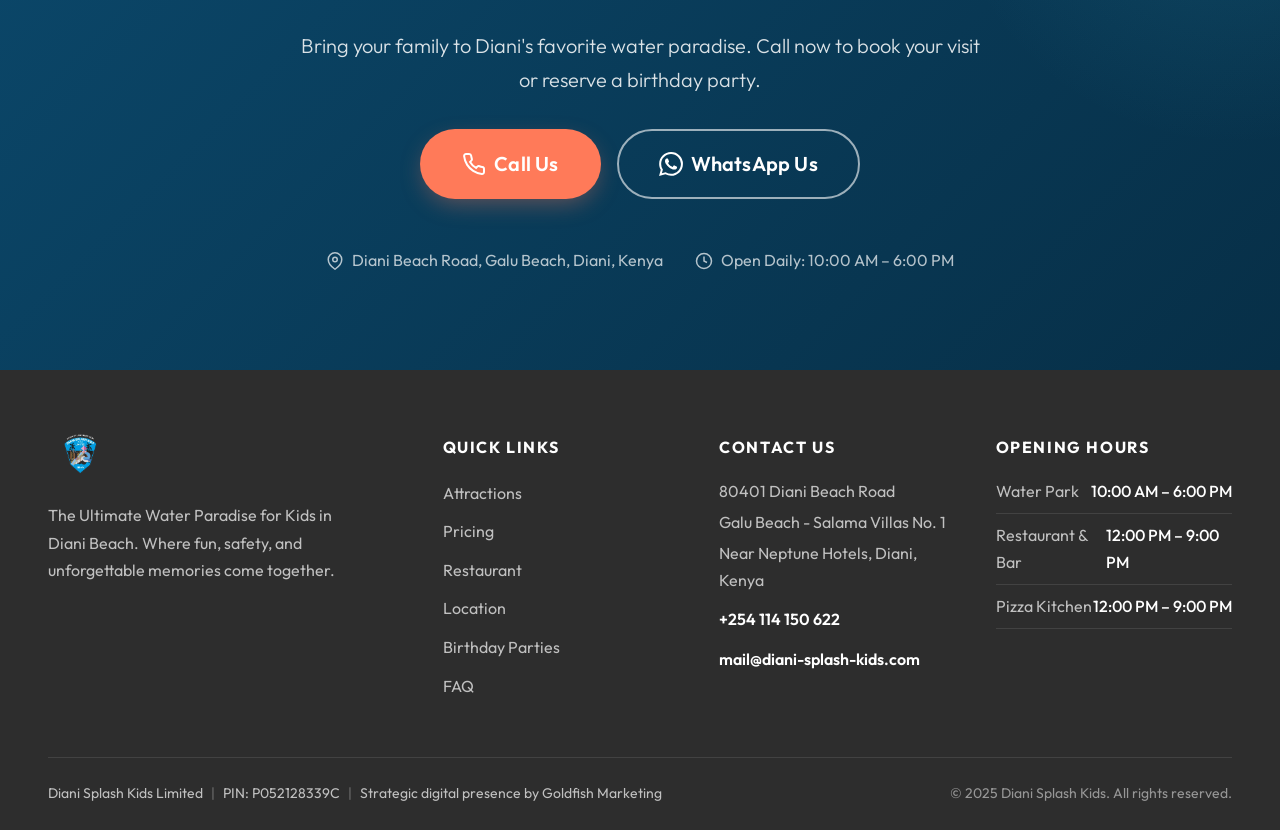
==== commit fd0621a1: "Update restaurant bento grid with 4 new photos" ====
--- a/index.html
+++ b/index.html
@@ -709,20 +709,20 @@
                     </div>
                     <div class="bento-grid">
                         <div class="bento-item bento-large">
-                            <img src="images/bento_pizza.jpg" alt="Signature brick-oven pizza" loading="lazy">
-                            <div class="bento-label">Signature Pizza</div>
+                            <img src="images/restaurant 2.webp" alt="The Splash Kitchen & Bar counter with staff under shaded canopy" loading="lazy">
+                            <div class="bento-label">The Splash Kitchen &amp; Bar</div>
                         </div>
                         <div class="bento-item bento-small-1">
-                            <img src="images/bento_cocktail.jpg" alt="Tropical cocktail" loading="lazy">
+                            <img src="images/tropical-mocktail.jpg" alt="Tropical mocktail and cocktail drinks" loading="lazy">
                             <div class="bento-label">Tropical Cocktails</div>
                         </div>
                         <div class="bento-item bento-small-2">
-                            <img src="images/bento_beer.jpg" alt="Cold draft beer" loading="lazy">
-                            <div class="bento-label">Ice-Cold Drafts</div>
+                            <img src="images/fresh-salad.jpg" alt="Fresh salad and toasted bread" loading="lazy">
+                            <div class="bento-label">Fresh Salads &amp; Bistro</div>
                         </div>
                         <div class="bento-item bento-small-3">
-                            <img src="images/bento_burger.jpg" alt="Gourmet bistro burger" loading="lazy">
-                            <div class="bento-label">Bistro Classics</div>
+                            <img src="images/restaurant 1.webp" alt="Outdoor patio seating under red umbrellas" loading="lazy">
+                            <div class="bento-label">Outdoor Patio Seating</div>
                         </div>
                     </div>
                 </div>
